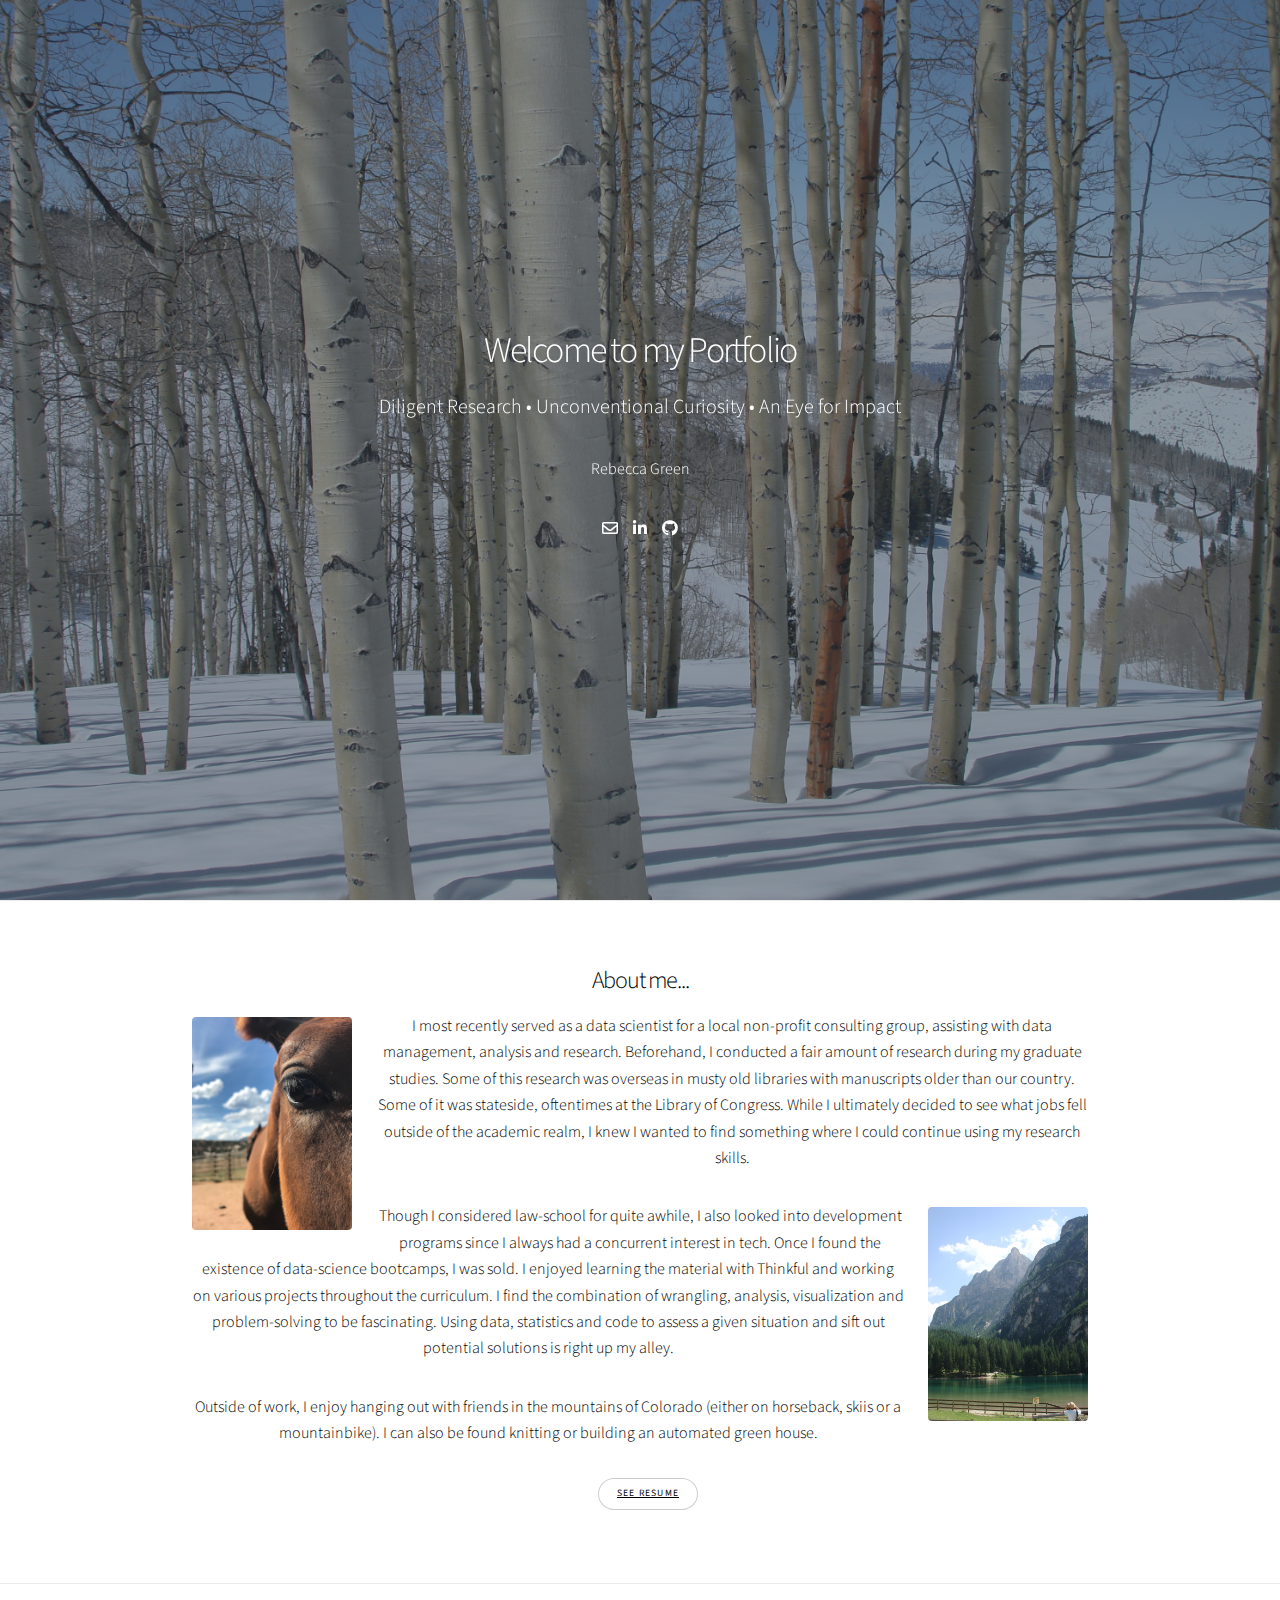
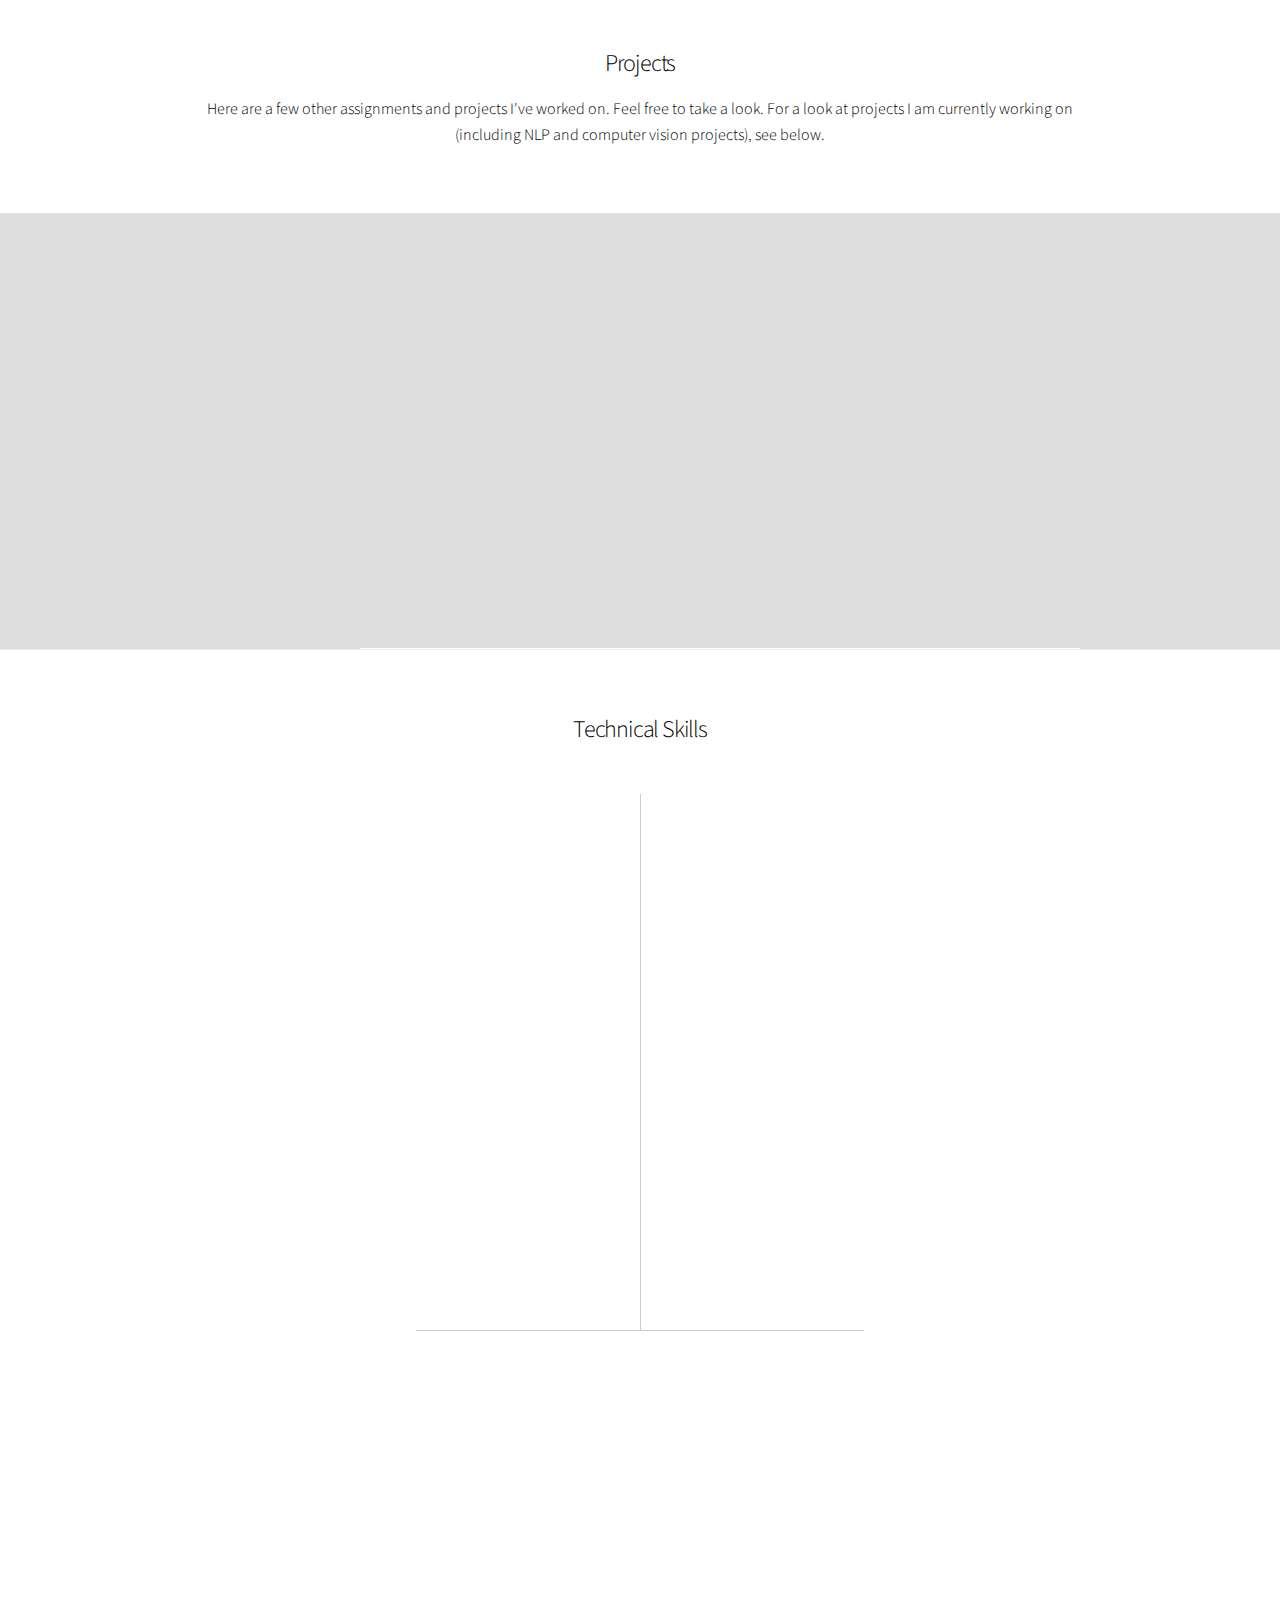
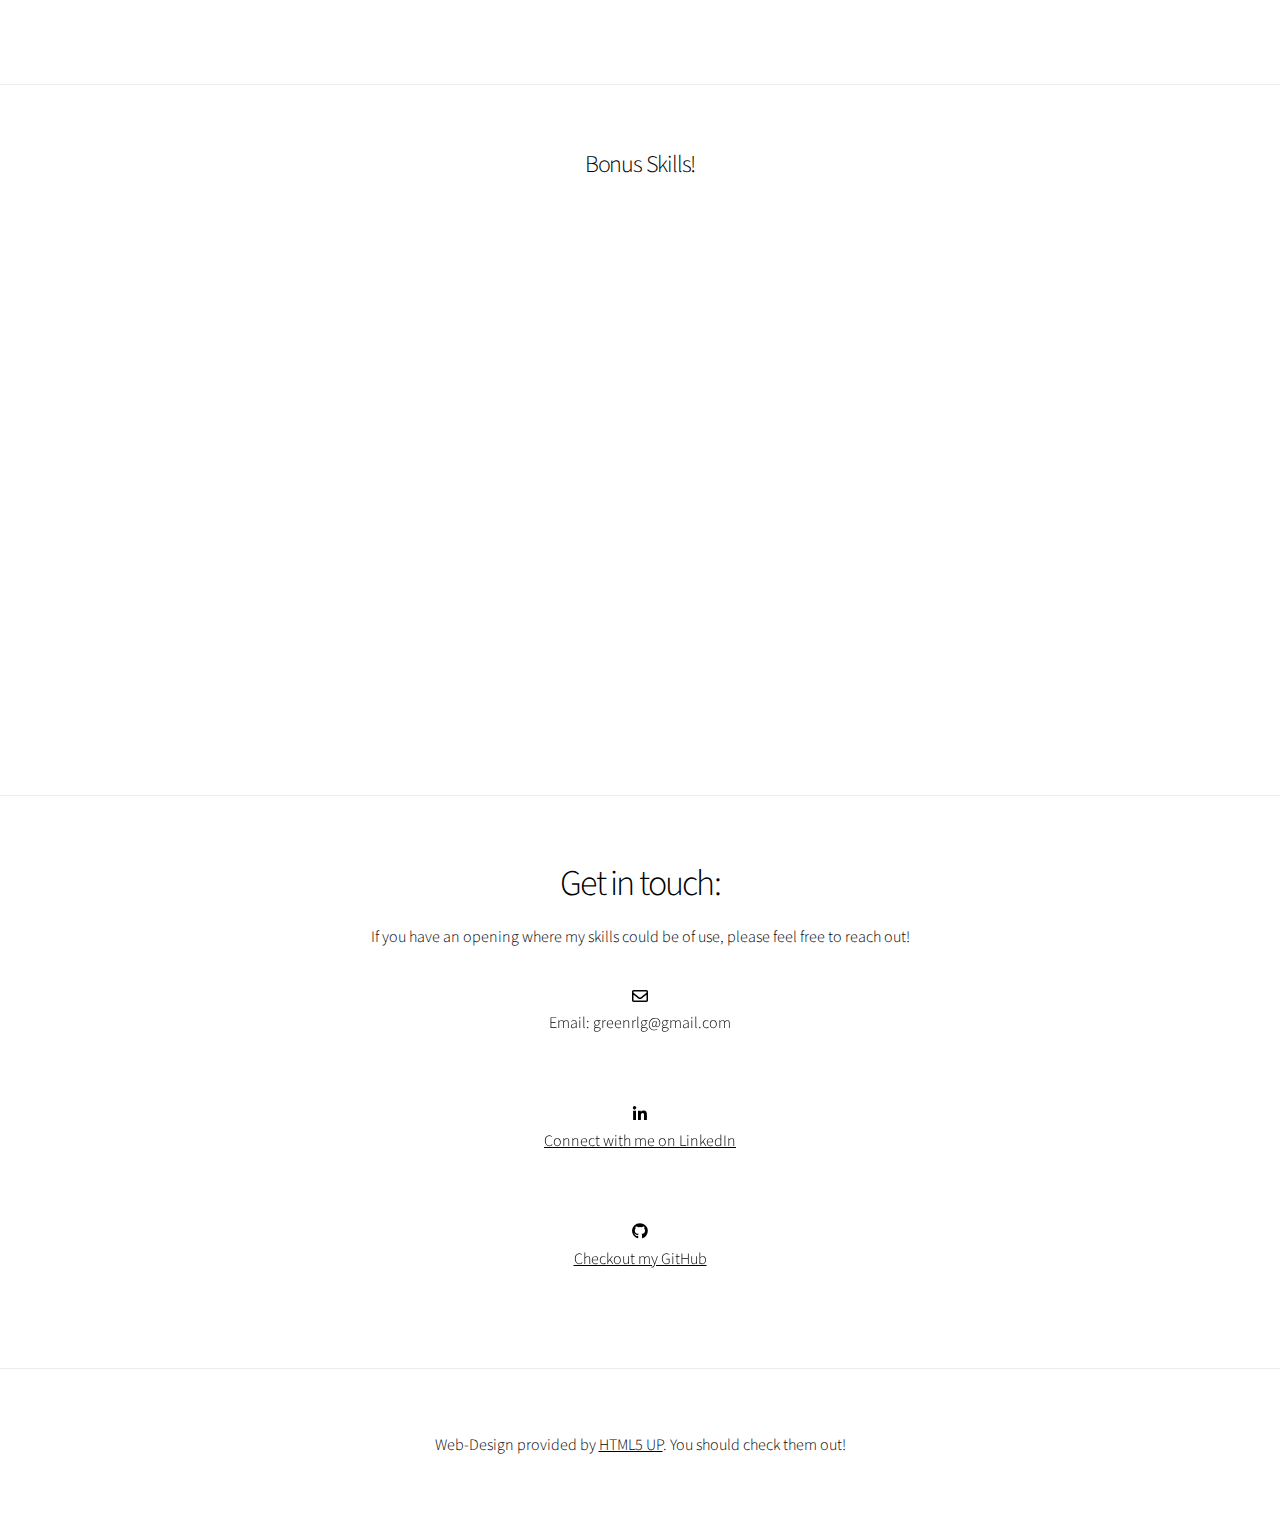
==== index.html @ c154ff06 "Updating Contact Info" ====
<!DOCTYPE HTML>
<!--
	Story by HTML5 UP
	html5up.net | @ajlkn
	Free for personal and commercial use under the CCA 3.0 license (html5up.net/license)
-->
<html>
	<head>
		<title>Rebecca Green: A Portfolio</title>
		<meta charset="utf-8" />
		<meta name="viewport" content="width=device-width, initial-scale=1, user-scalable=no" />
		<link rel="stylesheet" href="assets/css/main.css" />
		<noscript><link rel="stylesheet" href="assets/css/noscript.css" /></noscript>
	</head>
	<body class="is-preload">

		<!-- Wrapper -->
			<div id="wrapper" class="divided">

				<!-- One -->
					<section class="banner style5 color1 invert orient-left content-align-center image-position-center fullscreen onload-image-fade-in onload-content-fade-right">
						<div class="content">
							<h2>Welcome to my Portfolio</h2>
							<p class="major">Diligent Research • Unconventional Curiosity • An Eye for Impact</p>
							<p>Rebecca   Green</p>
							<ul class="icons content-align-center">
								<li><a class="icon style1 fa-envelope align-left"></a>
								</li>
								<li class="icon brands fa-linkedin-in align-center"><a href="https://www.linkedin.com/in/rgreen2/"></a>
								</li>
								<li class="icon brands fa-github align-right"><a href="https://github.com/Begecky"></a>
								</li>
						 </ul>

						</div>
						<div class="image">
							<img src="images/Aspens.jpg" alt="" />
						</div>
					</section>

				<!-- First-->
					<section id="first" class="wrapper style1 align-center">
						<div class="inner">
							<div class="content" >
							<h3> About me... </h3>
								<p><span class="image left"><img src="images/Woodrow.jpg"></span>I most recently served as a data scientist for a local non-profit consulting group,
								assisting with data management, analysis and research.  Beforehand,
								I conducted a fair amount of research during my graduate studies.  Some of this research was overseas
								in musty old libraries with manuscripts older than our country. Some of it was stateside, oftentimes
								at the Library of Congress.  While I ultimately decided to see what jobs fell outside of the academic realm,
								I knew I wanted to find something where I could continue using my research skills.
								</p>

								<p><span class="image right"><img src="images/MtnLake.JPG"></span>Though I considered law-school for quite awhile, I also looked into development
								programs since I always had a concurrent interest in tech.  Once I found the existence of data-science
								bootcamps, I was sold.  I enjoyed learning the material with Thinkful and working on various projects
								throughout the curriculum. I find the combination of wrangling, analysis, visualization and problem-solving to be fascinating.
								Using data, statistics and code to assess a given situation
								and sift out potential solutions is right up my alley. </p>

								<p>Outside of work, I enjoy hanging out with friends in the mountains of Colorado (either on horseback, skiis or a mountainbike). I can also be found knitting
								or building an automated green house.</p>
							<ul>
								<span class="button small"><a href="Prototype - LC.pdf">See Resume</a></span>
							</ul>
						</div>
						</div>
					</section>

				<!--  Second-->
					<section class="wrapper style1 align-center">
						<div class="inner">
							<h3>Projects</h3>
							<p> Here are a few other assignments and projects I've worked on. Feel free to take a look.
										For a look at projects I am currently working on (including NLP and computer vision projects), see below.</p>
						</div>

						<!-- Gallery -->
							<div class="gallery style2 medium lightbox onscroll-fade-in">
								<article>
									<a href="images/gallery/fulls/01.jpg" class="image">
										<img src="images/gallery/thumbs/Paris.jpg"/>
									</a>
									<div class="caption">
										<h3>Cyber Terrorism / First Capstone </h3>
										<p> For my first capstone, I researched the characteristics which might be most helpful in predicting cyber-attacks, with thanks to the University of
										Maryland's <a href='https://www.start.umd.edu/gtd'>Global Terrorism Database.</a>
										</p>
										<ul class="actions fixed">
											<li><span class="button small">
												<a href="https://github.com/Begecky/Portfolio/blob/master/Unit_3_Capstone.ipynb">See the notebook/code...</a>
												</span>
											</li>
										</ul>
										<ul class="actions fixed">
											<li><span class="button small">
												<a href="https://showcase.dropbox.com/doc/Unit-3-Capstone-PowerPoint--AqOPg2E90HLVCsCBo2aEFWf8AQ-7Cofd3Wt8Wsn2KT4bEg9K">See the PowerPoint...</a>
												</span>
											</li>
										</ul>
									</div>
								</article>
								<article>
									<a href="images/gallery/fulls/02.jpg" class="image">
										<img src="images/gallery/thumbs/Hut.JPG" alt="" />
									</a>
									<div class="caption">
										<h3>Boston Marathon Data</h3>
										<p>In this exercise, we applied some clustering techniques to Boston Marathon data.
										   I also worked on some visualizations.</p>
										<ul class="actions fixed">
											<li><span class="button small">
												<a href="https://github.com/Begecky/Portfolio/blob/master/Unit_4_BostonMarathon.ipynb">See the notebook/code...</a>
												</span>
											</li>
										</ul>
									</div>
								</article>
								<article>
									<a href="images/gallery/fulls/03.jpg" class="image">
										<img src="images/gallery/thumbs/Lake.jpg" alt="" />
									</a>
									<div class="caption">
										<h3>Clustering Analysis</h3>
										<p>This notebook was a drill on running some more clustering models - with a fun data-set.</p>
										<ul class="actions fixed">
											<li><span class="button small">
												<a href="https://github.com/Begecky/Portfolio/blob/master/Unit_4_ThreeClusteringMethods.ipynb">See the notebook/code...</a>
												</span>
											</li>
										</ul>
									</div>
								</article>
								<article>
									<a href="images/gallery/fulls/04.jpg" class="image">
										<img src="images/gallery/thumbs/Verona2.JPG" alt="" />
									</a>
									<div class="caption">
										<h3>Scraping Search Results from Medium</h3>
										<p>In preparation for some NLP projects, I did some scraping to see what text I could get from a search result on Medium.</p>
										<ul class="actions fixed">
											<li><span class="button small">
												<a href="https://github.com/Begecky/Portfolio/blob/master/Medium_Scraping_Final.ipynb">See the notebook/code...</a>
												</span>
											</li>
										</ul>
									</div>
								</article>
								<article>
									<a href="images/gallery/fulls/05.jpg" class="image">
										<img src="images/gallery/thumbs/Manus2a.png" alt="" />
									</a>
									<div class="caption">
										<h3>But is it really </i> dead? </h3>
										<p>If Latin grammatical descendants are still used in congressional impeachment hearings, I would argue no. Current projects include NLP with medieval Latin as well as computer vision in ancient contexts.I will post my NLP project as soon as possible.
											Computer vision examples available upon request.</p>
											<p><sub>Image provided by The J. Paul Getty Museum's
											<a href='http://www.getty.edu/about/whatwedo/opencontent.html'>Open Content Program.</a>
											See the original manuscript<a href='http://www.getty.edu/art/collection/artists/973/fiore-furlan-dei-liberi-da-premariacco-italian-about-13401350-before-1450/>'> here.</a></sub>
											</p>
									</div>
								</article>
							</div>

					</section>

				<!-- Six -->
					<section class="wrapper style1 align-center">
						<div class="inner">
							<h3>Technical Skills</h3>
							<div class="items style1 big onscroll-fade-in">
								<section>
									<h4><b>Languages/Libraries:</b></h4>
										<ul class="alt">
											<li>• Python (intermediate)</li>
											<li>• Selenium (intermediate)</li>
											<li>• Pandas & Numpy (intermediate)</li>
											<li>• SKLearn (approaching intermediate)</li>
											<li>• BeautifulSoup & XMLTree (intermediate)</li>
											<li>• Matplotlib & Seaborn (intermediate)</li>
											<li>• Enough HTML and CSS to whip this portfolio into shape</li>
										</ul>
								</section>
								<section>
									<h4><b>Machine-Learning Experience (Beginning Level):</b></h4>
										<ul class="alt">
											<li>• API requests and integrations (intermediate)</li>
											<li>• Running models on Google Cloud/Compute Engine (approaching intermediate)</li>
											<li>• GitHub and Google Repositories (intermediate)</li>
											<li>• Image annotation with OpenCV/CVAT via Docker (walking out the intermediate door)</li>
											<li>• Scraping with Selenium and BeautifulSoup (straddling the space between intermediate and mild-expert)</li>
											<li>• Excel: Intermediate / frequent in-house reference for co-workers.</li>
										</ul>
								</section>
								<section>
									<h4><b>Basic DevOps and Data-Wrangling:</b></h4>
										<ul class="alt">
											<li>• Supervised & Unsupervised Learning Methods</li>
											<li>• Neural Networks for Computer Vision</li>
											<li>• Natural Language Processing</li>
										</ul>
								</section>
							</div>
						</div>
					</section>

					<section class="wrapper style1 align-center">
						<div class="inner">
							<h3>Bonus Skills!</h3>
							<div class="items style1 onscroll-fade-in big">
								<section>
										<ul class="alt">
											<li>• Professional proficiency in Italian. Native fluency pending.</li>
											<li>• Team player.</li>
											<li>• Tons of initiative.</li>
											<li>• Good sense of humor.</li>
											<li>• Familiarity with multiple languages: dead, half-dead and modern.</li>
											<li>• Three years of experience teaching undergraduate language courses.</li>
											<li>• Highly-adaptable and observant. </li>
										</ul>
								</section>
							</div>
						</div>
					</section>


				<!-- Seven -->
					<section class="wrapper style1 align-center">
						<div class="inner medium">
							<h2>Get in touch:</h2>
							<p>If you have an opening where my skills could be of use, please feel free to reach out!</p>
							<ul class="icons"  >
								<li><a class="icon style1 fa-envelope">
									<p>Email: greenrlg@gmail.com</p></a>
								</li>
							</ul>
							<ul class="icons">
								<li class="icon brands fa-linkedin-in"><a href="https://www.linkedin.com/in/rgreen2/">
									<p>Connect with me on LinkedIn</p></a>
								</li>
							</ul>
							<ul class="icons">
								<li class="icon brands fa-github"><a href="https://github.com/Begecky">
									<p>Checkout my GitHub</p></a>
								</li>
							</ul>

						</div>
					</section>

				<!-- Footer -->
					<footer class="wrapper style1 align-center">
						<div class="inner">
							<p>Web-Design provided by <a href="http://html5up.net">HTML5 UP</a>. You should check them out!</p>
						</div>
					</footer>

			</div>

		<!-- Scripts -->
			<script src="assets/js/jquery.min.js"></script>
			<script src="assets/js/jquery.scrollex.min.js"></script>
			<script src="assets/js/jquery.scrolly.min.js"></script>
			<script src="assets/js/browser.min.js"></script>
			<script src="assets/js/breakpoints.min.js"></script>
			<script src="assets/js/util.js"></script>
			<script src="assets/js/main.js"></script>

	</body>
</html>
---- assets/css/main.css ----
@import url(fontawesome-all.min.css);
@import url("https://fonts.googleapis.com/css?family=Source+Sans+Pro:300,300i,400,400i");

/*
	Story by HTML5 UP
	html5up.net | @ajlkn
	Free for personal and commercial use under the CCA 3.0 license (html5up.net/license)
*/

html, body, div, span, applet, object,
iframe, h1, h2, h3, h4, h5, h6, p, blockquote,
pre, a, abbr, acronym, address, big, cite,
code, del, dfn, em, img, ins, kbd, q, s, samp,
small, strike, strong, sub, sup, tt, var, b,
u, i, center, dl, dt, dd, ol, ul, li, fieldset,
form, label, legend, table, caption, tbody,
tfoot, thead, tr, th, td, article, aside,
canvas, details, embed, figure, figcaption,
footer, header, hgroup, menu, nav, output, ruby,
section, summary, time, mark, audio, video {
	margin: 0;
	padding: 0;
	border: 0;
	font-size: 100%;
	font: inherit;
	vertical-align: baseline;}

article, aside, details, figcaption, figure,
footer, header, hgroup, menu, nav, section {
	display: block;}

body {
	line-height: 1;
}

ol, ul {
	list-style: none;
}

blockquote, q {
	quotes: none;
}

	blockquote:before, blockquote:after, q:before, q:after {
		content: '';
		content: none;
	}

table {
	border-collapse: collapse;
	border-spacing: 0;
}

body {
	-webkit-text-size-adjust: none;
}

mark {
	background-color: transparent;
	color: inherit;
}

input::-moz-focus-inner {
	border: 0;
	padding: 0;
}

input, select, textarea {
	-moz-appearance: none;
	-webkit-appearance: none;
	-ms-appearance: none;
	appearance: none;
}

/* Basic */

	@-ms-viewport {
		width: device-width;
	}

	body {
		-ms-overflow-style: scrollbar;
	}

	@media screen and (max-width: 480px) {

		html, body {
			min-width: 320px;
		}

	}

	html {
		box-sizing: border-box;
	}

	*, *:before, *:after {
		box-sizing: inherit;
	}

	body {
		background: #ffffff;
	}

		body.is-preload *, body.is-preload *:before, body.is-preload *:after {
			-moz-animation: none !important;
			-webkit-animation: none !important;
			-ms-animation: none !important;
			animation: none !important;
			-moz-transition: none !important;
			-webkit-transition: none !important;
			-ms-transition: none !important;
			transition: none !important;
		}

/* Type */

	html {
		font-size: 18pt;
	}

		@media screen and (max-width: 1680px) {

			html {
				font-size: 14pt;
			}

		}

		@media screen and (max-width: 1280px) {

			html {
				font-size: 12pt;
			}

		}

		@media screen and (max-width: 736px) {

			html {
				font-size: 11pt;
			}

		}

		@media screen and (max-width: 360px) {

			html {
				font-size: 10pt;
			}

		}

	body {
		background-color: #ffffff;
		color: #000000;
	}

	body, input, select, textarea {
		font-family: "Source Sans Pro", Helvetica, sans-serif;
		font-size: 1rem;
		font-weight: 300;
		line-height: 1.65;
	}

	a {
		-moz-transition: color 0.2s ease-in-out;
		-webkit-transition: color 0.2s ease-in-out;
		-ms-transition: color 0.2s ease-in-out;
		transition: color 0.2s ease-in-out;
		text-decoration: underline;
	}

		a:hover {
			text-decoration: none;
		}

	strong, b {
		font-weight: 400;
	}

	em, i {
		font-style: italic;
	}

	p {
		margin: 0 0 2rem 0;
	}

		p.major {
			font-size: 1.25rem;
		}

	h1, h2, h3, h4, h5, h6 {
		font-weight: 300;
		line-height: 1.375;
		letter-spacing: -0.05em;
		margin: 0 0 1rem 0;
	}

		h1 a, h2 a, h3 a, h4 a, h5 a, h6 a {
			color: inherit;
			text-decoration: none;
		}

	h1 {
		font-size: 3.5rem;
		line-height: 1.2;
	}

	h2 {
		font-size: 2.25rem;
	}

	h3 {
		font-size: 1.5rem;
	}

	h4 {
		font-size: 1.1rem;
	}

	h5 {
		font-size: 0.9rem;
	}

	h6 {
		font-size: 0.7rem;
	}

	sub {
		font-size: 0.8rem;
		position: relative;
		top: 0.5rem;
	}

	sup {
		font-size: 0.8rem;
		position: relative;
		top: -0.5rem;
	}

	blockquote {
		border-left: solid 4px;
		font-style: italic;
		margin: 0 0 2rem 0;
		padding: 0.5rem 0 0.5rem 2rem;
	}

	code {
		border-radius: 4px;
		font-family: "Courier New", monospace;
		font-size: 0.9em;
		margin: 0 0.25rem;
		padding: 0.25rem 0.325rem;
	}

	pre {
		-webkit-overflow-scrolling: touch;
		font-family: "Courier New", monospace;
		font-size: 0.9em;
		margin: 0 0 2rem 0;
	}

		pre code {
			display: block;
			line-height: 1.5;
			padding: 0.75rem 1rem;
			overflow-x: auto;
		}

	hr {
		border: 0;
		border-bottom: solid 1px;
		margin: 2.5rem 0;
	}

		hr.major {
			margin: 3.5rem 0;
		}

	.align-left {
		text-align: left;
	}

	.align-center {
		text-align: center;
	}

	.align-right {
		text-align: right;
	}

	@media screen and (max-width: 736px) {

		p.major {
			font-size: 1.1rem;
		}

		h1 {
			font-size: 2.5rem;
		}

		h2 {
			font-size: 2rem;
		}

		h3 {
			font-size: 1.25rem;
		}

		h4 {
			font-size: 1rem;
		}

	}

	input, select, textarea {
		color: #000000;
	}

	a {
		color: #000000;
	}

		a:hover {
			color: #47D3E5;
		}

	strong, b {
		color: #000000;
	}

	h1, h2, h3, h4, h5, h6 {
		color: #000000;
	}

	blockquote {
		border-left-color: rgba(0, 0, 0, 0.2);
	}

	code {
		background: rgba(0, 0, 0, 0.05);
		border-color: rgba(0, 0, 0, 0.2);
	}

	hr {
		border-bottom-color: rgba(0, 0, 0, 0.2);
	}

/* Row */

	.row {
		display: flex;
		flex-wrap: wrap;
		box-sizing: border-box;
		align-items: stretch;
	}

		.row > * {
			box-sizing: border-box;
		}

		.row.gtr-uniform > * > :last-child {
			margin-bottom: 0;
		}

		.row.aln-left {
			justify-content: flex-start;
		}

		.row.aln-center {
			justify-content: center;
		}

		.row.aln-right {
			justify-content: flex-end;
		}

		.row.aln-top {
			align-items: flex-start;
		}

		.row.aln-middle {
			align-items: center;
		}

		.row.aln-bottom {
			align-items: flex-end;
		}

		.row > .imp {
			order: -1;
		}

		.row > .col-1 {
			width: 8.33333%;
		}

		.row > .off-1 {
			margin-left: 8.33333%;
		}

		.row > .col-2 {
			width: 16.66667%;
		}

		.row > .off-2 {
			margin-left: 16.66667%;
		}

		.row > .col-3 {
			width: 25%;
		}

		.row > .off-3 {
			margin-left: 25%;
		}

		.row > .col-4 {
			width: 33.33333%;
		}

		.row > .off-4 {
			margin-left: 33.33333%;
		}

		.row > .col-5 {
			width: 41.66667%;
		}

		.row > .off-5 {
			margin-left: 41.66667%;
		}

		.row > .col-6 {
			width: 50%;
		}

		.row > .off-6 {
			margin-left: 50%;
		}

		.row > .col-7 {
			width: 58.33333%;
		}

		.row > .off-7 {
			margin-left: 58.33333%;
		}

		.row > .col-8 {
			width: 66.66667%;
		}

		.row > .off-8 {
			margin-left: 66.66667%;
		}

		.row > .col-9 {
			width: 75%;
		}

		.row > .off-9 {
			margin-left: 75%;
		}

		.row > .col-10 {
			width: 83.33333%;
		}

		.row > .off-10 {
			margin-left: 83.33333%;
		}

		.row > .col-11 {
			width: 91.66667%;
		}

		.row > .off-11 {
			margin-left: 91.66667%;
		}

		.row > .col-12 {
			width: 100%;
		}

		.row > .off-12 {
			margin-left: 100%;
		}

		.row.gtr-0 {
			margin-top: 0;
			margin-left: 0rem;
		}

			.row.gtr-0 > * {
				padding: 0 0 0 0rem;
			}

			.row.gtr-0.gtr-uniform {
				margin-top: 0rem;
			}

				.row.gtr-0.gtr-uniform > * {
					padding-top: 0rem;
				}

		.row.gtr-25 {
			margin-top: 0;
			margin-left: -0.5rem;
		}

			.row.gtr-25 > * {
				padding: 0 0 0 0.5rem;
			}

			.row.gtr-25.gtr-uniform {
				margin-top: -0.5rem;
			}

				.row.gtr-25.gtr-uniform > * {
					padding-top: 0.5rem;
				}

		.row.gtr-50 {
			margin-top: 0;
			margin-left: -1rem;
		}

			.row.gtr-50 > * {
				padding: 0 0 0 1rem;
			}

			.row.gtr-50.gtr-uniform {
				margin-top: -1rem;
			}

				.row.gtr-50.gtr-uniform > * {
					padding-top: 1rem;
				}

		.row {
			margin-top: 0;
			margin-left: -2rem;
		}

			.row > * {
				padding: 0 0 0 2rem;
			}

			.row.gtr-uniform {
				margin-top: -2rem;
			}

				.row.gtr-uniform > * {
					padding-top: 2rem;
				}

		.row.gtr-150 {
			margin-top: 0;
			margin-left: -3rem;
		}

			.row.gtr-150 > * {
				padding: 0 0 0 3rem;
			}

			.row.gtr-150.gtr-uniform {
				margin-top: -3rem;
			}

				.row.gtr-150.gtr-uniform > * {
					padding-top: 3rem;
				}

		.row.gtr-200 {
			margin-top: 0;
			margin-left: -4rem;
		}

			.row.gtr-200 > * {
				padding: 0 0 0 4rem;
			}

			.row.gtr-200.gtr-uniform {
				margin-top: -4rem;
			}

				.row.gtr-200.gtr-uniform > * {
					padding-top: 4rem;
				}

		@media screen and (max-width: 1680px) {

			.row {
				display: flex;
				flex-wrap: wrap;
				box-sizing: border-box;
				align-items: stretch;
			}

				.row > * {
					box-sizing: border-box;
				}

				.row.gtr-uniform > * > :last-child {
					margin-bottom: 0;
				}

				.row.aln-left {
					justify-content: flex-start;
				}

				.row.aln-center {
					justify-content: center;
				}

				.row.aln-right {
					justify-content: flex-end;
				}

				.row.aln-top {
					align-items: flex-start;
				}

				.row.aln-middle {
					align-items: center;
				}

				.row.aln-bottom {
					align-items: flex-end;
				}

				.row > .imp-xlarge {
					order: -1;
				}

				.row > .col-1-xlarge {
					width: 8.33333%;
				}

				.row > .off-1-xlarge {
					margin-left: 8.33333%;
				}

				.row > .col-2-xlarge {
					width: 16.66667%;
				}

				.row > .off-2-xlarge {
					margin-left: 16.66667%;
				}

				.row > .col-3-xlarge {
					width: 25%;
				}

				.row > .off-3-xlarge {
					margin-left: 25%;
				}

				.row > .col-4-xlarge {
					width: 33.33333%;
				}

				.row > .off-4-xlarge {
					margin-left: 33.33333%;
				}

				.row > .col-5-xlarge {
					width: 41.66667%;
				}

				.row > .off-5-xlarge {
					margin-left: 41.66667%;
				}

				.row > .col-6-xlarge {
					width: 50%;
				}

				.row > .off-6-xlarge {
					margin-left: 50%;
				}

				.row > .col-7-xlarge {
					width: 58.33333%;
				}

				.row > .off-7-xlarge {
					margin-left: 58.33333%;
				}

				.row > .col-8-xlarge {
					width: 66.66667%;
				}

				.row > .off-8-xlarge {
					margin-left: 66.66667%;
				}

				.row > .col-9-xlarge {
					width: 75%;
				}

				.row > .off-9-xlarge {
					margin-left: 75%;
				}

				.row > .col-10-xlarge {
					width: 83.33333%;
				}

				.row > .off-10-xlarge {
					margin-left: 83.33333%;
				}

				.row > .col-11-xlarge {
					width: 91.66667%;
				}

				.row > .off-11-xlarge {
					margin-left: 91.66667%;
				}

				.row > .col-12-xlarge {
					width: 100%;
				}

				.row > .off-12-xlarge {
					margin-left: 100%;
				}

				.row.gtr-0 {
					margin-top: 0;
					margin-left: 0rem;
				}

					.row.gtr-0 > * {
						padding: 0 0 0 0rem;
					}

					.row.gtr-0.gtr-uniform {
						margin-top: 0rem;
					}

						.row.gtr-0.gtr-uniform > * {
							padding-top: 0rem;
						}

				.row.gtr-25 {
					margin-top: 0;
					margin-left: -0.5rem;
				}

					.row.gtr-25 > * {
						padding: 0 0 0 0.5rem;
					}

					.row.gtr-25.gtr-uniform {
						margin-top: -0.5rem;
					}

						.row.gtr-25.gtr-uniform > * {
							padding-top: 0.5rem;
						}

				.row.gtr-50 {
					margin-top: 0;
					margin-left: -1rem;
				}

					.row.gtr-50 > * {
						padding: 0 0 0 1rem;
					}

					.row.gtr-50.gtr-uniform {
						margin-top: -1rem;
					}

						.row.gtr-50.gtr-uniform > * {
							padding-top: 1rem;
						}

				.row {
					margin-top: 0;
					margin-left: -2rem;
				}

					.row > * {
						padding: 0 0 0 2rem;
					}

					.row.gtr-uniform {
						margin-top: -2rem;
					}

						.row.gtr-uniform > * {
							padding-top: 2rem;
						}

				.row.gtr-150 {
					margin-top: 0;
					margin-left: -3rem;
				}

					.row.gtr-150 > * {
						padding: 0 0 0 3rem;
					}

					.row.gtr-150.gtr-uniform {
						margin-top: -3rem;
					}

						.row.gtr-150.gtr-uniform > * {
							padding-top: 3rem;
						}

				.row.gtr-200 {
					margin-top: 0;
					margin-left: -4rem;
				}

					.row.gtr-200 > * {
						padding: 0 0 0 4rem;
					}

					.row.gtr-200.gtr-uniform {
						margin-top: -4rem;
					}

						.row.gtr-200.gtr-uniform > * {
							padding-top: 4rem;
						}

		}

		@media screen and (max-width: 1280px) {

			.row {
				display: flex;
				flex-wrap: wrap;
				box-sizing: border-box;
				align-items: stretch;
			}

				.row > * {
					box-sizing: border-box;
				}

				.row.gtr-uniform > * > :last-child {
					margin-bottom: 0;
				}

				.row.aln-left {
					justify-content: flex-start;
				}

				.row.aln-center {
					justify-content: center;
				}

				.row.aln-right {
					justify-content: flex-end;
				}

				.row.aln-top {
					align-items: flex-start;
				}

				.row.aln-middle {
					align-items: center;
				}

				.row.aln-bottom {
					align-items: flex-end;
				}

				.row > .imp-large {
					order: -1;
				}

				.row > .col-1-large {
					width: 8.33333%;
				}

				.row > .off-1-large {
					margin-left: 8.33333%;
				}

				.row > .col-2-large {
					width: 16.66667%;
				}

				.row > .off-2-large {
					margin-left: 16.66667%;
				}

				.row > .col-3-large {
					width: 25%;
				}

				.row > .off-3-large {
					margin-left: 25%;
				}

				.row > .col-4-large {
					width: 33.33333%;
				}

				.row > .off-4-large {
					margin-left: 33.33333%;
				}

				.row > .col-5-large {
					width: 41.66667%;
				}

				.row > .off-5-large {
					margin-left: 41.66667%;
				}

				.row > .col-6-large {
					width: 50%;
				}

				.row > .off-6-large {
					margin-left: 50%;
				}

				.row > .col-7-large {
					width: 58.33333%;
				}

				.row > .off-7-large {
					margin-left: 58.33333%;
				}

				.row > .col-8-large {
					width: 66.66667%;
				}

				.row > .off-8-large {
					margin-left: 66.66667%;
				}

				.row > .col-9-large {
					width: 75%;
				}

				.row > .off-9-large {
					margin-left: 75%;
				}

				.row > .col-10-large {
					width: 83.33333%;
				}

				.row > .off-10-large {
					margin-left: 83.33333%;
				}

				.row > .col-11-large {
					width: 91.66667%;
				}

				.row > .off-11-large {
					margin-left: 91.66667%;
				}

				.row > .col-12-large {
					width: 100%;
				}

				.row > .off-12-large {
					margin-left: 100%;
				}

				.row.gtr-0 {
					margin-top: 0;
					margin-left: 0rem;
				}

					.row.gtr-0 > * {
						padding: 0 0 0 0rem;
					}

					.row.gtr-0.gtr-uniform {
						margin-top: 0rem;
					}

						.row.gtr-0.gtr-uniform > * {
							padding-top: 0rem;
						}

				.row.gtr-25 {
					margin-top: 0;
					margin-left: -0.5rem;
				}

					.row.gtr-25 > * {
						padding: 0 0 0 0.5rem;
					}

					.row.gtr-25.gtr-uniform {
						margin-top: -0.5rem;
					}

						.row.gtr-25.gtr-uniform > * {
							padding-top: 0.5rem;
						}

				.row.gtr-50 {
					margin-top: 0;
					margin-left: -1rem;
				}

					.row.gtr-50 > * {
						padding: 0 0 0 1rem;
					}

					.row.gtr-50.gtr-uniform {
						margin-top: -1rem;
					}

						.row.gtr-50.gtr-uniform > * {
							padding-top: 1rem;
						}

				.row {
					margin-top: 0;
					margin-left: -2rem;
				}

					.row > * {
						padding: 0 0 0 2rem;
					}

					.row.gtr-uniform {
						margin-top: -2rem;
					}

						.row.gtr-uniform > * {
							padding-top: 2rem;
						}

				.row.gtr-150 {
					margin-top: 0;
					margin-left: -3rem;
				}

					.row.gtr-150 > * {
						padding: 0 0 0 3rem;
					}

					.row.gtr-150.gtr-uniform {
						margin-top: -3rem;
					}

						.row.gtr-150.gtr-uniform > * {
							padding-top: 3rem;
						}

				.row.gtr-200 {
					margin-top: 0;
					margin-left: -4rem;
				}

					.row.gtr-200 > * {
						padding: 0 0 0 4rem;
					}

					.row.gtr-200.gtr-uniform {
						margin-top: -4rem;
					}

						.row.gtr-200.gtr-uniform > * {
							padding-top: 4rem;
						}

		}

		@media screen and (max-width: 980px) {

			.row {
				display: flex;
				flex-wrap: wrap;
				box-sizing: border-box;
				align-items: stretch;
			}

				.row > * {
					box-sizing: border-box;
				}

				.row.gtr-uniform > * > :last-child {
					margin-bottom: 0;
				}

				.row.aln-left {
					justify-content: flex-start;
				}

				.row.aln-center {
					justify-content: center;
				}

				.row.aln-right {
					justify-content: flex-end;
				}

				.row.aln-top {
					align-items: flex-start;
				}

				.row.aln-middle {
					align-items: center;
				}

				.row.aln-bottom {
					align-items: flex-end;
				}

				.row > .imp-medium {
					order: -1;
				}

				.row > .col-1-medium {
					width: 8.33333%;
				}

				.row > .off-1-medium {
					margin-left: 8.33333%;
				}

				.row > .col-2-medium {
					width: 16.66667%;
				}

				.row > .off-2-medium {
					margin-left: 16.66667%;
				}

				.row > .col-3-medium {
					width: 25%;
				}

				.row > .off-3-medium {
					margin-left: 25%;
				}

				.row > .col-4-medium {
					width: 33.33333%;
				}

				.row > .off-4-medium {
					margin-left: 33.33333%;
				}

				.row > .col-5-medium {
					width: 41.66667%;
				}

				.row > .off-5-medium {
					margin-left: 41.66667%;
				}

				.row > .col-6-medium {
					width: 50%;
				}

				.row > .off-6-medium {
					margin-left: 50%;
				}

				.row > .col-7-medium {
					width: 58.33333%;
				}

				.row > .off-7-medium {
					margin-left: 58.33333%;
				}

				.row > .col-8-medium {
					width: 66.66667%;
				}

				.row > .off-8-medium {
					margin-left: 66.66667%;
				}

				.row > .col-9-medium {
					width: 75%;
				}

				.row > .off-9-medium {
					margin-left: 75%;
				}

				.row > .col-10-medium {
					width: 83.33333%;
				}

				.row > .off-10-medium {
					margin-left: 83.33333%;
				}

				.row > .col-11-medium {
					width: 91.66667%;
				}

				.row > .off-11-medium {
					margin-left: 91.66667%;
				}

				.row > .col-12-medium {
					width: 100%;
				}

				.row > .off-12-medium {
					margin-left: 100%;
				}

				.row.gtr-0 {
					margin-top: 0;
					margin-left: 0rem;
				}

					.row.gtr-0 > * {
						padding: 0 0 0 0rem;
					}

					.row.gtr-0.gtr-uniform {
						margin-top: 0rem;
					}

						.row.gtr-0.gtr-uniform > * {
							padding-top: 0rem;
						}

				.row.gtr-25 {
					margin-top: 0;
					margin-left: -0.5rem;
				}

					.row.gtr-25 > * {
						padding: 0 0 0 0.5rem;
					}

					.row.gtr-25.gtr-uniform {
						margin-top: -0.5rem;
					}

						.row.gtr-25.gtr-uniform > * {
							padding-top: 0.5rem;
						}

				.row.gtr-50 {
					margin-top: 0;
					margin-left: -1rem;
				}

					.row.gtr-50 > * {
						padding: 0 0 0 1rem;
					}

					.row.gtr-50.gtr-uniform {
						margin-top: -1rem;
					}

						.row.gtr-50.gtr-uniform > * {
							padding-top: 1rem;
						}

				.row {
					margin-top: 0;
					margin-left: -2rem;
				}

					.row > * {
						padding: 0 0 0 2rem;
					}

					.row.gtr-uniform {
						margin-top: -2rem;
					}

						.row.gtr-uniform > * {
							padding-top: 2rem;
						}

				.row.gtr-150 {
					margin-top: 0;
					margin-left: -3rem;
				}

					.row.gtr-150 > * {
						padding: 0 0 0 3rem;
					}

					.row.gtr-150.gtr-uniform {
						margin-top: -3rem;
					}

						.row.gtr-150.gtr-uniform > * {
							padding-top: 3rem;
						}

				.row.gtr-200 {
					margin-top: 0;
					margin-left: -4rem;
				}

					.row.gtr-200 > * {
						padding: 0 0 0 4rem;
					}

					.row.gtr-200.gtr-uniform {
						margin-top: -4rem;
					}

						.row.gtr-200.gtr-uniform > * {
							padding-top: 4rem;
						}

		}

		@media screen and (max-width: 736px) {

			.row {
				display: flex;
				flex-wrap: wrap;
				box-sizing: border-box;
				align-items: stretch;
			}

				.row > * {
					box-sizing: border-box;
				}

				.row.gtr-uniform > * > :last-child {
					margin-bottom: 0;
				}

				.row.aln-left {
					justify-content: flex-start;
				}

				.row.aln-center {
					justify-content: center;
				}

				.row.aln-right {
					justify-content: flex-end;
				}

				.row.aln-top {
					align-items: flex-start;
				}

				.row.aln-middle {
					align-items: center;
				}

				.row.aln-bottom {
					align-items: flex-end;
				}

				.row > .imp-small {
					order: -1;
				}

				.row > .col-1-small {
					width: 8.33333%;
				}

				.row > .off-1-small {
					margin-left: 8.33333%;
				}

				.row > .col-2-small {
					width: 16.66667%;
				}

				.row > .off-2-small {
					margin-left: 16.66667%;
				}

				.row > .col-3-small {
					width: 25%;
				}

				.row > .off-3-small {
					margin-left: 25%;
				}

				.row > .col-4-small {
					width: 33.33333%;
				}

				.row > .off-4-small {
					margin-left: 33.33333%;
				}

				.row > .col-5-small {
					width: 41.66667%;
				}

				.row > .off-5-small {
					margin-left: 41.66667%;
				}

				.row > .col-6-small {
					width: 50%;
				}

				.row > .off-6-small {
					margin-left: 50%;
				}

				.row > .col-7-small {
					width: 58.33333%;
				}

				.row > .off-7-small {
					margin-left: 58.33333%;
				}

				.row > .col-8-small {
					width: 66.66667%;
				}

				.row > .off-8-small {
					margin-left: 66.66667%;
				}

				.row > .col-9-small {
					width: 75%;
				}

				.row > .off-9-small {
					margin-left: 75%;
				}

				.row > .col-10-small {
					width: 83.33333%;
				}

				.row > .off-10-small {
					margin-left: 83.33333%;
				}

				.row > .col-11-small {
					width: 91.66667%;
				}

				.row > .off-11-small {
					margin-left: 91.66667%;
				}

				.row > .col-12-small {
					width: 100%;
				}

				.row > .off-12-small {
					margin-left: 100%;
				}

				.row.gtr-0 {
					margin-top: 0;
					margin-left: 0rem;
				}

					.row.gtr-0 > * {
						padding: 0 0 0 0rem;
					}

					.row.gtr-0.gtr-uniform {
						margin-top: 0rem;
					}

						.row.gtr-0.gtr-uniform > * {
							padding-top: 0rem;
						}

				.row.gtr-25 {
					margin-top: 0;
					margin-left: -0.5rem;
				}

					.row.gtr-25 > * {
						padding: 0 0 0 0.5rem;
					}

					.row.gtr-25.gtr-uniform {
						margin-top: -0.5rem;
					}

						.row.gtr-25.gtr-uniform > * {
							padding-top: 0.5rem;
						}

				.row.gtr-50 {
					margin-top: 0;
					margin-left: -1rem;
				}

					.row.gtr-50 > * {
						padding: 0 0 0 1rem;
					}

					.row.gtr-50.gtr-uniform {
						margin-top: -1rem;
					}

						.row.gtr-50.gtr-uniform > * {
							padding-top: 1rem;
						}

				.row {
					margin-top: 0;
					margin-left: -2rem;
				}

					.row > * {
						padding: 0 0 0 2rem;
					}

					.row.gtr-uniform {
						margin-top: -2rem;
					}

						.row.gtr-uniform > * {
							padding-top: 2rem;
						}

				.row.gtr-150 {
					margin-top: 0;
					margin-left: -3rem;
				}

					.row.gtr-150 > * {
						padding: 0 0 0 3rem;
					}

					.row.gtr-150.gtr-uniform {
						margin-top: -3rem;
					}

						.row.gtr-150.gtr-uniform > * {
							padding-top: 3rem;
						}

				.row.gtr-200 {
					margin-top: 0;
					margin-left: -4rem;
				}

					.row.gtr-200 > * {
						padding: 0 0 0 4rem;
					}

					.row.gtr-200.gtr-uniform {
						margin-top: -4rem;
					}

						.row.gtr-200.gtr-uniform > * {
							padding-top: 4rem;
						}

		}

		@media screen and (max-width: 480px) {

			.row {
				display: flex;
				flex-wrap: wrap;
				box-sizing: border-box;
				align-items: stretch;
			}

				.row > * {
					box-sizing: border-box;
				}

				.row.gtr-uniform > * > :last-child {
					margin-bottom: 0;
				}

				.row.aln-left {
					justify-content: flex-start;
				}

				.row.aln-center {
					justify-content: center;
				}

				.row.aln-right {
					justify-content: flex-end;
				}

				.row.aln-top {
					align-items: flex-start;
				}

				.row.aln-middle {
					align-items: center;
				}

				.row.aln-bottom {
					align-items: flex-end;
				}

				.row > .imp-xsmall {
					order: -1;
				}

				.row > .col-1-xsmall {
					width: 8.33333%;
				}

				.row > .off-1-xsmall {
					margin-left: 8.33333%;
				}

				.row > .col-2-xsmall {
					width: 16.66667%;
				}

				.row > .off-2-xsmall {
					margin-left: 16.66667%;
				}

				.row > .col-3-xsmall {
					width: 25%;
				}

				.row > .off-3-xsmall {
					margin-left: 25%;
				}

				.row > .col-4-xsmall {
					width: 33.33333%;
				}

				.row > .off-4-xsmall {
					margin-left: 33.33333%;
				}

				.row > .col-5-xsmall {
					width: 41.66667%;
				}

				.row > .off-5-xsmall {
					margin-left: 41.66667%;
				}

				.row > .col-6-xsmall {
					width: 50%;
				}

				.row > .off-6-xsmall {
					margin-left: 50%;
				}

				.row > .col-7-xsmall {
					width: 58.33333%;
				}

				.row > .off-7-xsmall {
					margin-left: 58.33333%;
				}

				.row > .col-8-xsmall {
					width: 66.66667%;
				}

				.row > .off-8-xsmall {
					margin-left: 66.66667%;
				}

				.row > .col-9-xsmall {
					width: 75%;
				}

				.row > .off-9-xsmall {
					margin-left: 75%;
				}

				.row > .col-10-xsmall {
					width: 83.33333%;
				}

				.row > .off-10-xsmall {
					margin-left: 83.33333%;
				}

				.row > .col-11-xsmall {
					width: 91.66667%;
				}

				.row > .off-11-xsmall {
					margin-left: 91.66667%;
				}

				.row > .col-12-xsmall {
					width: 100%;
				}

				.row > .off-12-xsmall {
					margin-left: 100%;
				}

				.row.gtr-0 {
					margin-top: 0;
					margin-left: 0rem;
				}

					.row.gtr-0 > * {
						padding: 0 0 0 0rem;
					}

					.row.gtr-0.gtr-uniform {
						margin-top: 0rem;
					}

						.row.gtr-0.gtr-uniform > * {
							padding-top: 0rem;
						}

				.row.gtr-25 {
					margin-top: 0;
					margin-left: -0.5rem;
				}

					.row.gtr-25 > * {
						padding: 0 0 0 0.5rem;
					}

					.row.gtr-25.gtr-uniform {
						margin-top: -0.5rem;
					}

						.row.gtr-25.gtr-uniform > * {
							padding-top: 0.5rem;
						}

				.row.gtr-50 {
					margin-top: 0;
					margin-left: -1rem;
				}

					.row.gtr-50 > * {
						padding: 0 0 0 1rem;
					}

					.row.gtr-50.gtr-uniform {
						margin-top: -1rem;
					}

						.row.gtr-50.gtr-uniform > * {
							padding-top: 1rem;
						}

				.row {
					margin-top: 0;
					margin-left: -2rem;
				}

					.row > * {
						padding: 0 0 0 2rem;
					}

					.row.gtr-uniform {
						margin-top: -2rem;
					}

						.row.gtr-uniform > * {
							padding-top: 2rem;
						}

				.row.gtr-150 {
					margin-top: 0;
					margin-left: -3rem;
				}

					.row.gtr-150 > * {
						padding: 0 0 0 3rem;
					}

					.row.gtr-150.gtr-uniform {
						margin-top: -3rem;
					}

						.row.gtr-150.gtr-uniform > * {
							padding-top: 3rem;
						}

				.row.gtr-200 {
					margin-top: 0;
					margin-left: -4rem;
				}

					.row.gtr-200 > * {
						padding: 0 0 0 4rem;
					}

					.row.gtr-200.gtr-uniform {
						margin-top: -4rem;
					}

						.row.gtr-200.gtr-uniform > * {
							padding-top: 4rem;
						}

		}

		@media screen and (max-width: 360px) {

			.row {
				display: flex;
				flex-wrap: wrap;
				box-sizing: border-box;
				align-items: stretch;
			}

				.row > * {
					box-sizing: border-box;
				}

				.row.gtr-uniform > * > :last-child {
					margin-bottom: 0;
				}

				.row.aln-left {
					justify-content: flex-start;
				}

				.row.aln-center {
					justify-content: center;
				}

				.row.aln-right {
					justify-content: flex-end;
				}

				.row.aln-top {
					align-items: flex-start;
				}

				.row.aln-middle {
					align-items: center;
				}

				.row.aln-bottom {
					align-items: flex-end;
				}

				.row > .imp-xxsmall {
					order: -1;
				}

				.row > .col-1-xxsmall {
					width: 8.33333%;
				}

				.row > .off-1-xxsmall {
					margin-left: 8.33333%;
				}

				.row > .col-2-xxsmall {
					width: 16.66667%;
				}

				.row > .off-2-xxsmall {
					margin-left: 16.66667%;
				}

				.row > .col-3-xxsmall {
					width: 25%;
				}

				.row > .off-3-xxsmall {
					margin-left: 25%;
				}

				.row > .col-4-xxsmall {
					width: 33.33333%;
				}

				.row > .off-4-xxsmall {
					margin-left: 33.33333%;
				}

				.row > .col-5-xxsmall {
					width: 41.66667%;
				}

				.row > .off-5-xxsmall {
					margin-left: 41.66667%;
				}

				.row > .col-6-xxsmall {
					width: 50%;
				}

				.row > .off-6-xxsmall {
					margin-left: 50%;
				}

				.row > .col-7-xxsmall {
					width: 58.33333%;
				}

				.row > .off-7-xxsmall {
					margin-left: 58.33333%;
				}

				.row > .col-8-xxsmall {
					width: 66.66667%;
				}

				.row > .off-8-xxsmall {
					margin-left: 66.66667%;
				}

				.row > .col-9-xxsmall {
					width: 75%;
				}

				.row > .off-9-xxsmall {
					margin-left: 75%;
				}

				.row > .col-10-xxsmall {
					width: 83.33333%;
				}

				.row > .off-10-xxsmall {
					margin-left: 83.33333%;
				}

				.row > .col-11-xxsmall {
					width: 91.66667%;
				}

				.row > .off-11-xxsmall {
					margin-left: 91.66667%;
				}

				.row > .col-12-xxsmall {
					width: 100%;
				}

				.row > .off-12-xxsmall {
					margin-left: 100%;
				}

				.row.gtr-0 {
					margin-top: 0;
					margin-left: 0rem;
				}

					.row.gtr-0 > * {
						padding: 0 0 0 0rem;
					}

					.row.gtr-0.gtr-uniform {
						margin-top: 0rem;
					}

						.row.gtr-0.gtr-uniform > * {
							padding-top: 0rem;
						}

				.row.gtr-25 {
					margin-top: 0;
					margin-left: -0.5rem;
				}

					.row.gtr-25 > * {
						padding: 0 0 0 0.5rem;
					}

					.row.gtr-25.gtr-uniform {
						margin-top: -0.5rem;
					}

						.row.gtr-25.gtr-uniform > * {
							padding-top: 0.5rem;
						}

				.row.gtr-50 {
					margin-top: 0;
					margin-left: -1rem;
				}

					.row.gtr-50 > * {
						padding: 0 0 0 1rem;
					}

					.row.gtr-50.gtr-uniform {
						margin-top: -1rem;
					}

						.row.gtr-50.gtr-uniform > * {
							padding-top: 1rem;
						}

				.row {
					margin-top: 0;
					margin-left: -2rem;
				}

					.row > * {
						padding: 0 0 0 2rem;
					}

					.row.gtr-uniform {
						margin-top: -2rem;
					}

						.row.gtr-uniform > * {
							padding-top: 2rem;
						}

				.row.gtr-150 {
					margin-top: 0;
					margin-left: -3rem;
				}

					.row.gtr-150 > * {
						padding: 0 0 0 3rem;
					}

					.row.gtr-150.gtr-uniform {
						margin-top: -3rem;
					}

						.row.gtr-150.gtr-uniform > * {
							padding-top: 3rem;
						}

				.row.gtr-200 {
					margin-top: 0;
					margin-left: -4rem;
				}

					.row.gtr-200 > * {
						padding: 0 0 0 4rem;
					}

					.row.gtr-200.gtr-uniform {
						margin-top: -4rem;
					}

						.row.gtr-200.gtr-uniform > * {
							padding-top: 4rem;
						}

		}

/* Box */

	.box {
		border-radius: 4px;
		border: solid 1px;
		margin-bottom: 2rem;
		padding: 1.5rem;
	}

		.box > :last-child,
		.box > :last-child > :last-child,
		.box > :last-child > :last-child > :last-child {
			margin-bottom: 0;
		}

		.box.alt {
			border: 0;
			border-radius: 0;
			padding: 0;
		}

	.box {
		border-color: rgba(0, 0, 0, 0.2);
	}

/* Button */

	input[type="submit"],
	input[type="reset"],
	input[type="button"],
	button,
	.button {
		-moz-appearance: none;
		-webkit-appearance: none;
		-ms-appearance: none;
		appearance: none;
		-moz-transition: background-color 0.2s ease-in-out, box-shadow 0.2s ease-in-out, color 0.2s ease-in-out;
		-webkit-transition: background-color 0.2s ease-in-out, box-shadow 0.2s ease-in-out, color 0.2s ease-in-out;
		-ms-transition: background-color 0.2s ease-in-out, box-shadow 0.2s ease-in-out, color 0.2s ease-in-out;
		transition: background-color 0.2s ease-in-out, box-shadow 0.2s ease-in-out, color 0.2s ease-in-out;
		border: 0;
		cursor: pointer;
		display: inline-block;
		font-weight: 400;
		letter-spacing: 0.125em;
		text-align: center;
		text-decoration: none;
		text-transform: uppercase;
		white-space: nowrap;
		font-size: 0.75rem;
		max-width: 20rem;
		height: 3.75em;
		line-height: 3.75em;
		border-radius: 3.75em;
		padding: 0 2.5em;
		text-overflow: ellipsis;
		overflow: hidden;
	}

		input[type="submit"].icon:before,
		input[type="reset"].icon:before,
		input[type="button"].icon:before,
		button.icon:before,
		.button.icon:before {
			margin-right: 0.5rem;
		}

		input[type="submit"].fit,
		input[type="reset"].fit,
		input[type="button"].fit,
		button.fit,
		.button.fit {
			width: 100%;
		}

		input[type="submit"].small,
		input[type="reset"].small,
		input[type="button"].small,
		button.small,
		.button.small {
			font-size: 0.6rem;
			height: 3.325em;
			line-height: 3.325em;
			border-radius: 3.325em;
			padding: 0 2em;
		}

		input[type="submit"].large,
		input[type="reset"].large,
		input[type="button"].large,
		button.large,
		.button.large {
			font-size: 0.8rem;
			height: 4em;
			line-height: 4em;
			border-radius: 4em;
			padding: 0 3em;
		}

		input[type="submit"].wide,
		input[type="reset"].wide,
		input[type="button"].wide,
		button.wide,
		.button.wide {
			min-width: 14em;
		}

		input[type="submit"].disabled, input[type="submit"]:disabled,
		input[type="reset"].disabled,
		input[type="reset"]:disabled,
		input[type="button"].disabled,
		input[type="button"]:disabled,
		button.disabled,
		button:disabled,
		.button.disabled,
		.button:disabled {
			pointer-events: none;
			opacity: 0.25;
		}

	input[type="submit"],
	input[type="reset"],
	input[type="button"],
	button,
	.button {
		background-color: transparent;
		box-shadow: inset 0 0 0 1px rgba(0, 0, 0, 0.2);
		color: #000000 !important;
	}

		input[type="submit"]:hover,
		input[type="reset"]:hover,
		input[type="button"]:hover,
		button:hover,
		.button:hover {
			box-shadow: inset 0 0 0 1px #47D3E5;
			color: #47D3E5 !important;
		}

		input[type="submit"]:active,
		input[type="reset"]:active,
		input[type="button"]:active,
		button:active,
		.button:active {
			background-color: rgba(71, 211, 229, 0.2);
			box-shadow: inset 0 0 0 1px #47D3E5;
			color: #47D3E5 !important;
		}

		input[type="submit"].primary,
		input[type="reset"].primary,
		input[type="button"].primary,
		button.primary,
		.button.primary {
			background-color: #000000;
			box-shadow: none;
			color: #ffffff !important;
		}

			input[type="submit"].primary:hover,
			input[type="reset"].primary:hover,
			input[type="button"].primary:hover,
			button.primary:hover,
			.button.primary:hover {
				background-color: #47D3E5;
			}

			input[type="submit"].primary:active,
			input[type="reset"].primary:active,
			input[type="button"].primary:active,
			button.primary:active,
			.button.primary:active {
				background-color: #1ebdd1;
			}

/* Form */

	form {
		margin: 0 0 2rem 0;
	}

		form > :last-child {
			margin-bottom: 0;
		}

		form > .fields {
			display: -moz-flex;
			display: -webkit-flex;
			display: -ms-flex;
			display: flex;
			-moz-flex-wrap: wrap;
			-webkit-flex-wrap: wrap;
			-ms-flex-wrap: wrap;
			flex-wrap: wrap;
			width: calc(100% + 3rem);
			margin: -1.5rem 0 2rem -1.5rem;
		}

			form > .fields > .field {
				-moz-flex-grow: 0;
				-webkit-flex-grow: 0;
				-ms-flex-grow: 0;
				flex-grow: 0;
				-moz-flex-shrink: 0;
				-webkit-flex-shrink: 0;
				-ms-flex-shrink: 0;
				flex-shrink: 0;
				padding: 1.5rem 0 0 1.5rem;
				width: calc(100% - 1.5rem);
			}

				form > .fields > .field.half {
					width: calc(50% - 0.75rem);
				}

				form > .fields > .field.third {
					width: calc(100%/3 - 0.5rem);
				}

				form > .fields > .field.quarter {
					width: calc(25% - 0.375rem);
				}

		@media screen and (max-width: 480px) {

			form > .fields {
				width: calc(100% + 3rem);
				margin: -1.5rem 0 2rem -1.5rem;
			}

				form > .fields > .field {
					padding: 1.5rem 0 0 1.5rem;
					width: calc(100% - 1.5rem);
				}

					form > .fields > .field.half {
						width: calc(100% - 1.5rem);
					}

					form > .fields > .field.third {
						width: calc(100% - 1.5rem);
					}

					form > .fields > .field.quarter {
						width: calc(100% - 1.5rem);
					}

		}

	label {
		display: block;
		font-size: 0.9rem;
		font-weight: 400;
		margin: 0 0 1rem 0;
	}

	input[type="text"],
	input[type="password"],
	input[type="email"],
	input[type="tel"],
	input[type="search"],
	input[type="url"],
	select,
	textarea {
		-moz-appearance: none;
		-webkit-appearance: none;
		-ms-appearance: none;
		appearance: none;
		background-color: transparent;
		border-radius: 4px;
		border: none;
		border: solid 1px;
		color: inherit;
		display: block;
		outline: 0;
		padding: 0 0.825rem;
		text-decoration: none;
		width: 100%;
	}

		input[type="text"]:invalid,
		input[type="password"]:invalid,
		input[type="email"]:invalid,
		input[type="tel"]:invalid,
		input[type="search"]:invalid,
		input[type="url"]:invalid,
		select:invalid,
		textarea:invalid {
			box-shadow: none;
		}

	select {
		background-size: 1.25rem;
		background-repeat: no-repeat;
		background-position: calc(100% - 1rem) center;
		height: 2.75rem;
		padding-right: 2.75rem;
		text-overflow: ellipsis;
	}

		select:focus::-ms-value {
			background-color: transparent;
		}

		select::-ms-expand {
			display: none;
		}

	input[type="text"],
	input[type="password"],
	input[type="email"],
	input[type="tel"],
	input[type="search"],
	input[type="url"],
	select {
		height: 2.75rem;
	}

	textarea {
		padding: 0.75rem 1rem;
	}

	input[type="checkbox"],
	input[type="radio"] {
		-moz-appearance: none;
		-webkit-appearance: none;
		-ms-appearance: none;
		appearance: none;
		display: block;
		float: left;
		margin-right: -2rem;
		opacity: 0;
		width: 1rem;
		z-index: -1;
	}

		input[type="checkbox"] + label,
		input[type="radio"] + label {
			text-decoration: none;
			-moz-user-select: none;
			-webkit-user-select: none;
			-ms-user-select: none;
			user-select: none;
			cursor: pointer;
			display: inline-block;
			font-size: 1rem;
			font-weight: 300;
			padding-left: 2.4rem;
			padding-right: 0.75rem;
			position: relative;
			margin-bottom: 0;
		}

			input[type="checkbox"] + label:before,
			input[type="radio"] + label:before {
				-moz-osx-font-smoothing: grayscale;
				-webkit-font-smoothing: antialiased;
				display: inline-block;
				font-style: normal;
				font-variant: normal;
				text-rendering: auto;
				line-height: 1;
				text-transform: none !important;
				font-family: 'Font Awesome 5 Free';
				font-weight: 900;
			}

			input[type="checkbox"] + label:before,
			input[type="radio"] + label:before {
				border-radius: 4px;
				border: solid 1px;
				content: '';
				display: inline-block;
				font-size: 0.8rem;
				height: 1.65rem;
				left: 0;
				line-height: 1.65rem;
				position: absolute;
				text-align: center;
				top: 0;
				width: 1.65rem;
			}

		input[type="checkbox"]:checked + label:before,
		input[type="radio"]:checked + label:before {
			content: '\f00c';
		}

	input[type="checkbox"] + label:before {
		border-radius: 4px;
	}

	input[type="radio"] + label:before {
		border-radius: 100%;
	}

	::-webkit-input-placeholder {
		opacity: 1.0;
	}

	:-moz-placeholder {
		opacity: 1.0;
	}

	::-moz-placeholder {
		opacity: 1.0;
	}

	:-ms-input-placeholder {
		opacity: 1.0;
	}

	label {
		color: #000000;
	}

	input[type="text"],
	input[type="password"],
	input[type="email"],
	input[type="tel"],
	input[type="search"],
	input[type="url"],
	select,
	textarea {
		border-color: rgba(0, 0, 0, 0.2);
	}

		input[type="text"]:focus,
		input[type="password"]:focus,
		input[type="email"]:focus,
		input[type="tel"]:focus,
		input[type="search"]:focus,
		input[type="url"]:focus,
		select:focus,
		textarea:focus {
			border-color: #47D3E5;
			box-shadow: 0 0 0 1px #47D3E5;
		}

	select {
		background-image: url("data:image/svg+xml;charset=utf8,%3Csvg xmlns='http://www.w3.org/2000/svg' width='40' height='40' preserveAspectRatio='none' viewBox='0 0 40 40'%3E%3Cpath d='M9.4,12.3l10.4,10.4l10.4-10.4c0.2-0.2,0.5-0.4,0.9-0.4c0.3,0,0.6,0.1,0.9,0.4l3.3,3.3c0.2,0.2,0.4,0.5,0.4,0.9 c0,0.4-0.1,0.6-0.4,0.9L20.7,31.9c-0.2,0.2-0.5,0.4-0.9,0.4c-0.3,0-0.6-0.1-0.9-0.4L4.3,17.3c-0.2-0.2-0.4-0.5-0.4-0.9 c0-0.4,0.1-0.6,0.4-0.9l3.3-3.3c0.2-0.2,0.5-0.4,0.9-0.4S9.1,12.1,9.4,12.3z' fill='rgba(0, 0, 0, 0.2)' /%3E%3C/svg%3E");
	}

		select option {
			color: #000000;
			background: #ffffff;
		}

	input[type="checkbox"] + label,
	input[type="radio"] + label {
		color: #000000;
	}

		input[type="checkbox"] + label:before,
		input[type="radio"] + label:before {
			border-color: rgba(0, 0, 0, 0.2);
		}

	input[type="checkbox"]:checked + label:before,
	input[type="radio"]:checked + label:before {
		background-color: #000000;
		border-color: #000000;
		color: #ffffff;
	}

	input[type="checkbox"]:focus + label:before,
	input[type="radio"]:focus + label:before {
		border-color: #47D3E5;
		box-shadow: 0 0 0 1px #47D3E5;
	}

	::-webkit-input-placeholder {
		color: rgba(0, 0, 0, 0.75) !important;
	}

	:-moz-placeholder {
		color: rgba(0, 0, 0, 0.75) !important;
	}

	::-moz-placeholder {
		color: rgba(0, 0, 0, 0.75) !important;
	}

	:-ms-input-placeholder {
		color: rgba(0, 0, 0, 0.75) !important;
	}

/* Icon */

	.icon {
		text-decoration: none;
		border-bottom: none;
		position: relative;
		text-align: center;
	}

		.icon:before {
			-moz-osx-font-smoothing: grayscale;
			-webkit-font-smoothing: antialiased;
			display: inline-block;
			font-style: normal;
			font-variant: normal;
			text-rendering: auto;
			line-height: 1;
			text-transform: none !important;
			font-family: 'Font Awesome 5 Free';
			font-weight: 400;
		}

		.icon > .label {
			display: none;
		}

		.icon:before {
			line-height: inherit;
		}

		.icon.solid:before {
			font-weight: 900;
		}

		.icon.brands:before {
			font-family: 'Font Awesome 5 Brands';
		}

		.icon.style2:before {
			border-radius: 2.75em;
			display: inline-block;
			height: 2.75em;
			line-height: 2.75em;
			width: 2.75em;
		}

		.icon.major {
			display: block;
			margin: 0 0 1rem 0;
		}

			.icon.major:before {
				font-size: 1.25rem;
			}

	a.icon.style2:before {
		-moz-transition: background-color 0.2s ease-in-out, box-shadow 0.2s ease-in-out, color 0.2s ease-in-out;
		-webkit-transition: background-color 0.2s ease-in-out, box-shadow 0.2s ease-in-out, color 0.2s ease-in-out;
		-ms-transition: background-color 0.2s ease-in-out, box-shadow 0.2s ease-in-out, color 0.2s ease-in-out;
		transition: background-color 0.2s ease-in-out, box-shadow 0.2s ease-in-out, color 0.2s ease-in-out;
	}

	.icon.style2:before {
		box-shadow: inset 0 0 0 1px rgba(0, 0, 0, 0.2);
	}

	a.icon.style2:hover:before {
		box-shadow: inset 0 0 0 1px #47D3E5;
		color: #47D3E5;
	}

	a.icon.style2:active:before {
		background-color: rgba(71, 211, 229, 0.1);
		box-shadow: inset 0 0 0 1px #47D3E5;
		color: #47D3E5;
	}

/* Image */

	.image {
		border: 0;
		border-radius: 4px;
		display: inline-block;
		position: relative;
	}

		.image img {
			display: block;
			border-radius: 4px;
		}

		.image.left, .image.right {
			width: 40%;
			max-width: 10rem;
		}

			.image.left img, .image.right img {
				width: 100%;
			}

		.image.left {
			float: left;
			margin: 0 1.5rem 1rem 0;
			top: 0.25rem;
		}

		.image.right {
			float: right;
			margin: 0 0 1rem 1.5rem;
			top: 0.25rem;
		}

		.image.fit {
			display: block;
			margin: 0 0 2rem 0;
			width: 100%;
		}

			.image.fit img {
				width: 100%;
			}

		.image.main {
			display: block;
			margin: 0 0 3rem 0;
			width: 100%;
		}

			.image.main img {
				width: 100%;
			}

/* List */

	ol {
		list-style: decimal;
		margin: 0 0 2rem 0;
		padding-left: 1.25rem;
	}

		ol li {
			padding-left: 0.25rem;
		}

	ul {
		list-style: disc;
		margin: 0 0 2rem 0;
		padding-left: 1rem;
	}

		ul li {
			padding-left: 0.5rem;
		}

		ul.alt {
			list-style: none;
			padding-left: 0;
		}

			ul.alt li {
				border-top: solid 1px;
				padding: 0.5rem 0;
			}

				ul.alt li:first-child {
					border-top: 0;
					padding-top: 0;
				}

	dl {
		margin: 0 0 2rem 0;
	}

		dl dt {
			display: block;
			font-weight: 400;
			margin: 0 0 1rem 0;
		}

		dl dd {
			margin-left: 2rem;
		}

		dl.style2 dt {
			width: 25%;
			float: left;
		}

		dl.style2 dd {
			width: 70%;
			float: left;
		}

		dl.style2:after {
			content: '';
			display: block;
			clear: both;
		}

	ul.alt li {
		border-top-color: rgba(0, 0, 0, 0.2);
	}

/* Actions */

	ul.actions {
		display: -moz-flex;
		display: -webkit-flex;
		display: -ms-flex;
		display: flex;
		cursor: default;
		list-style: none;
		margin-left: -1rem;
		padding-left: 0;
	}

		ul.actions li {
			padding: 0 0 0 1rem;
			vertical-align: middle;
		}

		ul.actions.special {
			-moz-justify-content: center;
			-webkit-justify-content: center;
			-ms-justify-content: center;
			justify-content: center;
			width: 100%;
			margin-left: 0;
		}

			ul.actions.special li:first-child {
				padding-left: 0;
			}

		ul.actions.stacked {
			-moz-flex-direction: column;
			-webkit-flex-direction: column;
			-ms-flex-direction: column;
			flex-direction: column;
			margin-left: 0;
		}

			ul.actions.stacked li {
				padding: 1.3rem 0 0 0;
			}

				ul.actions.stacked li:first-child {
					padding-top: 0;
				}

		ul.actions.fit {
			width: calc(100% + 1rem);
		}

			ul.actions.fit li {
				-moz-flex-grow: 1;
				-webkit-flex-grow: 1;
				-ms-flex-grow: 1;
				flex-grow: 1;
				-moz-flex-shrink: 1;
				-webkit-flex-shrink: 1;
				-ms-flex-shrink: 1;
				flex-shrink: 1;
				width: 100%;
			}

				ul.actions.fit li > * {
					width: 100%;
				}

			ul.actions.fit.stacked {
				width: 100%;
			}

		@media screen and (max-width: 480px) {

			ul.actions:not(.fixed) {
				-moz-flex-direction: column;
				-webkit-flex-direction: column;
				-ms-flex-direction: column;
				flex-direction: column;
				margin-left: 0;
				width: 100% !important;
			}

				ul.actions:not(.fixed) li {
					-moz-flex-grow: 1;
					-webkit-flex-grow: 1;
					-ms-flex-grow: 1;
					flex-grow: 1;
					-moz-flex-shrink: 1;
					-webkit-flex-shrink: 1;
					-ms-flex-shrink: 1;
					flex-shrink: 1;
					padding: 1rem 0 0 0;
					text-align: center;
					width: 100%;
				}

					ul.actions:not(.fixed) li > * {
						width: 100%;
					}

					ul.actions:not(.fixed) li:first-child {
						padding-top: 0;
					}

					ul.actions:not(.fixed) li input[type="submit"],
					ul.actions:not(.fixed) li input[type="reset"],
					ul.actions:not(.fixed) li input[type="button"],
					ul.actions:not(.fixed) li button,
					ul.actions:not(.fixed) li .button {
						width: 100%;
					}

						ul.actions:not(.fixed) li input[type="submit"].icon:before,
						ul.actions:not(.fixed) li input[type="reset"].icon:before,
						ul.actions:not(.fixed) li input[type="button"].icon:before,
						ul.actions:not(.fixed) li button.icon:before,
						ul.actions:not(.fixed) li .button.icon:before {
							margin-left: -0.5rem;
						}

		}

/* Icons */

	ul.icons {
		cursor: default;
		list-style: none;
		padding-left: 0;
	}

		ul.icons li {
			display: inline-block;
			padding: 0 0.75rem 0 0;
		}

			ul.icons li:last-child {
				padding-right: 0;
			}

/* Section/Article */

	section.special, article.special {
		text-align: center;
	}

	header p {
		position: relative;
		margin: -0.65rem 0 1.5rem 0;
		font-style: italic;
	}

	header h1 + p {
		font-size: 1.375rem;
	}

	header h2 + p {
		font-size: 1.25rem;
	}

	header h3 + p {
		font-size: 1.1rem;
	}

	header h4 + p,
	header h5 + p,
	header h6 + p {
		font-size: 0.9rem;
	}

	header p {
		color: rgba(0, 0, 0, 0.75);
	}

/* Table */

	.table-wrapper {
		-webkit-overflow-scrolling: touch;
		margin: 0 0 2rem 0;
		overflow-x: auto;
	}

		.table-wrapper > table {
			margin-bottom: 0;
		}

	table {
		margin: 0 0 2rem 0;
		width: 100%;
	}

		table tbody tr {
			border: solid 1px;
			border-left: 0;
			border-right: 0;
		}

		table td {
			padding: 0.75rem 0.75rem;
		}

		table th {
			font-size: 0.9rem;
			font-weight: 400;
			padding: 0 0.75rem 0.75rem 0.75rem;
			text-align: left;
		}

		table thead {
			border-bottom: solid 2px;
		}

		table tfoot {
			border-top: solid 2px;
		}

		table.alt {
			border-collapse: separate;
		}

			table.alt tbody tr td {
				border: solid 1px;
				border-left-width: 0;
				border-top-width: 0;
			}

				table.alt tbody tr td:first-child {
					border-left-width: 1px;
				}

			table.alt tbody tr:first-child td {
				border-top-width: 1px;
			}

			table.alt thead {
				border-bottom: 0;
			}

			table.alt tfoot {
				border-top: 0;
			}

		table.fixed {
			table-layout: fixed;
		}

	table tbody tr {
		border-color: rgba(0, 0, 0, 0.2);
	}

		table tbody tr:nth-child(2n + 1) {
			background-color: rgba(0, 0, 0, 0.05);
		}

		table tbody tr.alt {
			background-color: rgba(0, 0, 0, 0.05) !important;
		}

	table th {
		color: #000000;
	}

	table thead {
		border-bottom-color: rgba(0, 0, 0, 0.2);
	}

	table tfoot {
		border-top-color: rgba(0, 0, 0, 0.2);
	}

	table.alt tbody tr td {
		border-color: rgba(0, 0, 0, 0.2);
	}

	table.uniform tbody tr:nth-child(2n + 1) {
		background-color: transparent;
	}

/* Banner (transitions) */

	.banner.onload-content-fade-up .content {
		-moz-transition: opacity 0.75s ease-in-out, -moz-transform 0.75s ease-in-out;
		-webkit-transition: opacity 0.75s ease-in-out, -webkit-transform 0.75s ease-in-out;
		-ms-transition: opacity 0.75s ease-in-out, -ms-transform 0.75s ease-in-out;
		transition: opacity 0.75s ease-in-out, transform 0.75s ease-in-out;
	}

	body.is-preload .banner.onload-content-fade-up .content {
		-moz-transform: translateY(1rem);
		-webkit-transform: translateY(1rem);
		-ms-transform: translateY(1rem);
		transform: translateY(1rem);
		opacity: 0;
	}

	.banner.onload-content-fade-down .content {
		-moz-transition: opacity 0.75s ease-in-out, -moz-transform 0.75s ease-in-out;
		-webkit-transition: opacity 0.75s ease-in-out, -webkit-transform 0.75s ease-in-out;
		-ms-transition: opacity 0.75s ease-in-out, -ms-transform 0.75s ease-in-out;
		transition: opacity 0.75s ease-in-out, transform 0.75s ease-in-out;
	}

	body.is-preload .banner.onload-content-fade-down .content {
		-moz-transform: translateY(-1rem);
		-webkit-transform: translateY(-1rem);
		-ms-transform: translateY(-1rem);
		transform: translateY(-1rem);
		opacity: 0;
	}

	.banner.onload-content-fade-left .content {
		-moz-transition: opacity 0.75s ease-in-out, -moz-transform 0.75s ease-in-out;
		-webkit-transition: opacity 0.75s ease-in-out, -webkit-transform 0.75s ease-in-out;
		-ms-transition: opacity 0.75s ease-in-out, -ms-transform 0.75s ease-in-out;
		transition: opacity 0.75s ease-in-out, transform 0.75s ease-in-out;
	}

	body.is-preload .banner.onload-content-fade-left .content {
		-moz-transform: translateX(1rem);
		-webkit-transform: translateX(1rem);
		-ms-transform: translateX(1rem);
		transform: translateX(1rem);
		opacity: 0;
	}

	.banner.onload-content-fade-right .content {
		-moz-transition: opacity 0.75s ease-in-out, -moz-transform 0.75s ease-in-out;
		-webkit-transition: opacity 0.75s ease-in-out, -webkit-transform 0.75s ease-in-out;
		-ms-transition: opacity 0.75s ease-in-out, -ms-transform 0.75s ease-in-out;
		transition: opacity 0.75s ease-in-out, transform 0.75s ease-in-out;
	}

	body.is-preload .banner.onload-content-fade-right .content {
		-moz-transform: translateX(-1rem);
		-webkit-transform: translateX(-1rem);
		-ms-transform: translateX(-1rem);
		transform: translateX(-1rem);
		opacity: 0;
	}

	.banner.onload-content-fade-in .content {
		-moz-transition: opacity 0.75s ease-in-out;
		-webkit-transition: opacity 0.75s ease-in-out;
		-ms-transition: opacity 0.75s ease-in-out;
		transition: opacity 0.75s ease-in-out;
	}

	body.is-preload .banner.onload-content-fade-in .content {
		opacity: 0;
	}

	.banner.onload-image-fade-up .image {
		-moz-transition: opacity 0.75s ease-in-out, -moz-transform 0.75s ease-in-out;
		-webkit-transition: opacity 0.75s ease-in-out, -webkit-transform 0.75s ease-in-out;
		-ms-transition: opacity 0.75s ease-in-out, -ms-transform 0.75s ease-in-out;
		transition: opacity 0.75s ease-in-out, transform 0.75s ease-in-out;
	}

		.banner.onload-image-fade-up .image img {
			-moz-transition: opacity 0.75s ease-in-out;
			-webkit-transition: opacity 0.75s ease-in-out;
			-ms-transition: opacity 0.75s ease-in-out;
			transition: opacity 0.75s ease-in-out;
			-moz-transition-delay: 0.5625s;
			-webkit-transition-delay: 0.5625s;
			-ms-transition-delay: 0.5625s;
			transition-delay: 0.5625s;
		}

	body.is-preload .banner.onload-image-fade-up .image {
		-moz-transform: translateY(1rem);
		-webkit-transform: translateY(1rem);
		-ms-transform: translateY(1rem);
		transform: translateY(1rem);
		opacity: 0;
	}

		body.is-preload .banner.onload-image-fade-up .image img {
			opacity: 0;
		}

	.banner.onload-image-fade-down .image {
		-moz-transition: opacity 0.75s ease-in-out, -moz-transform 0.75s ease-in-out;
		-webkit-transition: opacity 0.75s ease-in-out, -webkit-transform 0.75s ease-in-out;
		-ms-transition: opacity 0.75s ease-in-out, -ms-transform 0.75s ease-in-out;
		transition: opacity 0.75s ease-in-out, transform 0.75s ease-in-out;
	}

		.banner.onload-image-fade-down .image img {
			-moz-transition: opacity 0.75s ease-in-out;
			-webkit-transition: opacity 0.75s ease-in-out;
			-ms-transition: opacity 0.75s ease-in-out;
			transition: opacity 0.75s ease-in-out;
			-moz-transition-delay: 0.5625s;
			-webkit-transition-delay: 0.5625s;
			-ms-transition-delay: 0.5625s;
			transition-delay: 0.5625s;
		}

	body.is-preload .banner.onload-image-fade-down .image {
		-moz-transform: translateY(-1rem);
		-webkit-transform: translateY(-1rem);
		-ms-transform: translateY(-1rem);
		transform: translateY(-1rem);
		opacity: 0;
	}

		body.is-preload .banner.onload-image-fade-down .image img {
			opacity: 0;
		}

	.banner.onload-image-fade-left .image {
		-moz-transition: opacity 0.75s ease-in-out, -moz-transform 0.75s ease-in-out;
		-webkit-transition: opacity 0.75s ease-in-out, -webkit-transform 0.75s ease-in-out;
		-ms-transition: opacity 0.75s ease-in-out, -ms-transform 0.75s ease-in-out;
		transition: opacity 0.75s ease-in-out, transform 0.75s ease-in-out;
	}

		.banner.onload-image-fade-left .image img {
			-moz-transition: opacity 0.75s ease-in-out;
			-webkit-transition: opacity 0.75s ease-in-out;
			-ms-transition: opacity 0.75s ease-in-out;
			transition: opacity 0.75s ease-in-out;
			-moz-transition-delay: 0.5625s;
			-webkit-transition-delay: 0.5625s;
			-ms-transition-delay: 0.5625s;
			transition-delay: 0.5625s;
		}

	body.is-preload .banner.onload-image-fade-left .image {
		-moz-transform: translateX(1rem);
		-webkit-transform: translateX(1rem);
		-ms-transform: translateX(1rem);
		transform: translateX(1rem);
		opacity: 0;
	}

		body.is-preload .banner.onload-image-fade-left .image img {
			opacity: 0;
		}

	.banner.onload-image-fade-right .image {
		-moz-transition: opacity 0.75s ease-in-out, -moz-transform 0.75s ease-in-out;
		-webkit-transition: opacity 0.75s ease-in-out, -webkit-transform 0.75s ease-in-out;
		-ms-transition: opacity 0.75s ease-in-out, -ms-transform 0.75s ease-in-out;
		transition: opacity 0.75s ease-in-out, transform 0.75s ease-in-out;
	}

		.banner.onload-image-fade-right .image img {
			-moz-transition: opacity 0.75s ease-in-out;
			-webkit-transition: opacity 0.75s ease-in-out;
			-ms-transition: opacity 0.75s ease-in-out;
			transition: opacity 0.75s ease-in-out;
			-moz-transition-delay: 0.5625s;
			-webkit-transition-delay: 0.5625s;
			-ms-transition-delay: 0.5625s;
			transition-delay: 0.5625s;
		}

	body.is-preload .banner.onload-image-fade-right .image {
		-moz-transform: translateX(-1rem);
		-webkit-transform: translateX(-1rem);
		-ms-transform: translateX(-1rem);
		transform: translateX(-1rem);
		opacity: 0;
	}

		body.is-preload .banner.onload-image-fade-right .image img {
			opacity: 0;
		}

	.banner.onload-image-fade-in .image img {
		-moz-transition: opacity 0.75s ease-in-out;
		-webkit-transition: opacity 0.75s ease-in-out;
		-ms-transition: opacity 0.75s ease-in-out;
		transition: opacity 0.75s ease-in-out;
	}

	body.is-preload .banner.onload-image-fade-in .image img {
		opacity: 0;
	}

	.banner.onscroll-content-fade-up .content {
		-moz-transition: opacity 0.75s ease-in-out, -moz-transform 0.75s ease-in-out;
		-webkit-transition: opacity 0.75s ease-in-out, -webkit-transform 0.75s ease-in-out;
		-ms-transition: opacity 0.75s ease-in-out, -ms-transform 0.75s ease-in-out;
		transition: opacity 0.75s ease-in-out, transform 0.75s ease-in-out;
	}

	.banner.onscroll-content-fade-up.is-inactive .content {
		-moz-transform: translateY(1rem);
		-webkit-transform: translateY(1rem);
		-ms-transform: translateY(1rem);
		transform: translateY(1rem);
		opacity: 0;
	}

	.banner.onscroll-content-fade-down .content {
		-moz-transition: opacity 0.75s ease-in-out, -moz-transform 0.75s ease-in-out;
		-webkit-transition: opacity 0.75s ease-in-out, -webkit-transform 0.75s ease-in-out;
		-ms-transition: opacity 0.75s ease-in-out, -ms-transform 0.75s ease-in-out;
		transition: opacity 0.75s ease-in-out, transform 0.75s ease-in-out;
	}

	.banner.onscroll-content-fade-down.is-inactive .content {
		-moz-transform: translateY(-1rem);
		-webkit-transform: translateY(-1rem);
		-ms-transform: translateY(-1rem);
		transform: translateY(-1rem);
		opacity: 0;
	}

	.banner.onscroll-content-fade-left .content {
		-moz-transition: opacity 0.75s ease-in-out, -moz-transform 0.75s ease-in-out;
		-webkit-transition: opacity 0.75s ease-in-out, -webkit-transform 0.75s ease-in-out;
		-ms-transition: opacity 0.75s ease-in-out, -ms-transform 0.75s ease-in-out;
		transition: opacity 0.75s ease-in-out, transform 0.75s ease-in-out;
	}

	.banner.onscroll-content-fade-left.is-inactive .content {
		-moz-transform: translateX(1rem);
		-webkit-transform: translateX(1rem);
		-ms-transform: translateX(1rem);
		transform: translateX(1rem);
		opacity: 0;
	}

	.banner.onscroll-content-fade-right .content {
		-moz-transition: opacity 0.75s ease-in-out, -moz-transform 0.75s ease-in-out;
		-webkit-transition: opacity 0.75s ease-in-out, -webkit-transform 0.75s ease-in-out;
		-ms-transition: opacity 0.75s ease-in-out, -ms-transform 0.75s ease-in-out;
		transition: opacity 0.75s ease-in-out, transform 0.75s ease-in-out;
	}

	.banner.onscroll-content-fade-right.is-inactive .content {
		-moz-transform: translateX(-1rem);
		-webkit-transform: translateX(-1rem);
		-ms-transform: translateX(-1rem);
		transform: translateX(-1rem);
		opacity: 0;
	}

	.banner.onscroll-content-fade-in .content {
		-moz-transition: opacity 0.75s ease-in-out;
		-webkit-transition: opacity 0.75s ease-in-out;
		-ms-transition: opacity 0.75s ease-in-out;
		transition: opacity 0.75s ease-in-out;
	}

	.banner.onscroll-content-fade-in.is-inactive .content {
		opacity: 0;
	}

	.banner.onscroll-image-fade-up .image {
		-moz-transition: opacity 0.75s ease-in-out, -moz-transform 0.75s ease-in-out;
		-webkit-transition: opacity 0.75s ease-in-out, -webkit-transform 0.75s ease-in-out;
		-ms-transition: opacity 0.75s ease-in-out, -ms-transform 0.75s ease-in-out;
		transition: opacity 0.75s ease-in-out, transform 0.75s ease-in-out;
	}

		.banner.onscroll-image-fade-up .image img {
			-moz-transition: opacity 0.75s ease-in-out;
			-webkit-transition: opacity 0.75s ease-in-out;
			-ms-transition: opacity 0.75s ease-in-out;
			transition: opacity 0.75s ease-in-out;
			-moz-transition-delay: 0.5625s;
			-webkit-transition-delay: 0.5625s;
			-ms-transition-delay: 0.5625s;
			transition-delay: 0.5625s;
		}

	.banner.onscroll-image-fade-up.is-inactive .image {
		-moz-transform: translateY(1rem);
		-webkit-transform: translateY(1rem);
		-ms-transform: translateY(1rem);
		transform: translateY(1rem);
		opacity: 0;
	}

		.banner.onscroll-image-fade-up.is-inactive .image img {
			opacity: 0;
		}

	.banner.onscroll-image-fade-down .image {
		-moz-transition: opacity 0.75s ease-in-out, -moz-transform 0.75s ease-in-out;
		-webkit-transition: opacity 0.75s ease-in-out, -webkit-transform 0.75s ease-in-out;
		-ms-transition: opacity 0.75s ease-in-out, -ms-transform 0.75s ease-in-out;
		transition: opacity 0.75s ease-in-out, transform 0.75s ease-in-out;
	}

		.banner.onscroll-image-fade-down .image img {
			-moz-transition: opacity 0.75s ease-in-out;
			-webkit-transition: opacity 0.75s ease-in-out;
			-ms-transition: opacity 0.75s ease-in-out;
			transition: opacity 0.75s ease-in-out;
			-moz-transition-delay: 0.5625s;
			-webkit-transition-delay: 0.5625s;
			-ms-transition-delay: 0.5625s;
			transition-delay: 0.5625s;
		}

	.banner.onscroll-image-fade-down.is-inactive .image {
		-moz-transform: translateY(-1rem);
		-webkit-transform: translateY(-1rem);
		-ms-transform: translateY(-1rem);
		transform: translateY(-1rem);
		opacity: 0;
	}

		.banner.onscroll-image-fade-down.is-inactive .image img {
			opacity: 0;
		}

	.banner.onscroll-image-fade-left .image {
		-moz-transition: opacity 0.75s ease-in-out, -moz-transform 0.75s ease-in-out;
		-webkit-transition: opacity 0.75s ease-in-out, -webkit-transform 0.75s ease-in-out;
		-ms-transition: opacity 0.75s ease-in-out, -ms-transform 0.75s ease-in-out;
		transition: opacity 0.75s ease-in-out, transform 0.75s ease-in-out;
	}

		.banner.onscroll-image-fade-left .image img {
			-moz-transition: opacity 0.75s ease-in-out;
			-webkit-transition: opacity 0.75s ease-in-out;
			-ms-transition: opacity 0.75s ease-in-out;
			transition: opacity 0.75s ease-in-out;
			-moz-transition-delay: 0.5625s;
			-webkit-transition-delay: 0.5625s;
			-ms-transition-delay: 0.5625s;
			transition-delay: 0.5625s;
		}

	.banner.onscroll-image-fade-left.is-inactive .image {
		-moz-transform: translateX(1rem);
		-webkit-transform: translateX(1rem);
		-ms-transform: translateX(1rem);
		transform: translateX(1rem);
		opacity: 0;
	}

		.banner.onscroll-image-fade-left.is-inactive .image img {
			opacity: 0;
		}

	.banner.onscroll-image-fade-right .image {
		-moz-transition: opacity 0.75s ease-in-out, -moz-transform 0.75s ease-in-out;
		-webkit-transition: opacity 0.75s ease-in-out, -webkit-transform 0.75s ease-in-out;
		-ms-transition: opacity 0.75s ease-in-out, -ms-transform 0.75s ease-in-out;
		transition: opacity 0.75s ease-in-out, transform 0.75s ease-in-out;
	}

		.banner.onscroll-image-fade-right .image img {
			-moz-transition: opacity 0.75s ease-in-out;
			-webkit-transition: opacity 0.75s ease-in-out;
			-ms-transition: opacity 0.75s ease-in-out;
			transition: opacity 0.75s ease-in-out;
			-moz-transition-delay: 0.5625s;
			-webkit-transition-delay: 0.5625s;
			-ms-transition-delay: 0.5625s;
			transition-delay: 0.5625s;
		}

	.banner.onscroll-image-fade-right.is-inactive .image {
		-moz-transform: translateX(-1rem);
		-webkit-transform: translateX(-1rem);
		-ms-transform: translateX(-1rem);
		transform: translateX(-1rem);
		opacity: 0;
	}

		.banner.onscroll-image-fade-right.is-inactive .image img {
			opacity: 0;
		}

	.banner.onscroll-image-fade-in .image img {
		-moz-transition: opacity 0.75s ease-in-out;
		-webkit-transition: opacity 0.75s ease-in-out;
		-ms-transition: opacity 0.75s ease-in-out;
		transition: opacity 0.75s ease-in-out;
	}

	.banner.onscroll-image-fade-in.is-inactive .image img {
		opacity: 0;
	}

/* Banner (style1) */

	.banner.style1 {
		-moz-align-items: -moz-stretch;
		-webkit-align-items: -webkit-stretch;
		-ms-align-items: -ms-stretch;
		align-items: stretch;
		display: -moz-flex;
		display: -webkit-flex;
		display: -ms-flex;
		display: flex;
		-moz-flex-direction: row;
		-webkit-flex-direction: row;
		-ms-flex-direction: row;
		flex-direction: row;
		-moz-justify-content: -moz-flex-end;
		-webkit-justify-content: -webkit-flex-end;
		-ms-justify-content: -ms-flex-end;
		justify-content: flex-end;
		position: relative;
		text-align: left;
		overflow-x: hidden;
	}

		.banner.style1 .content {
			padding: 7rem 7rem 5rem 7rem ;
			-moz-align-self: center;
			-webkit-align-self: center;
			-ms-align-self: center;
			align-self: center;
			-moz-flex-grow: 1;
			-webkit-flex-grow: 1;
			-ms-flex-grow: 1;
			flex-grow: 1;
			-moz-flex-shrink: 1;
			-webkit-flex-shrink: 1;
			-ms-flex-shrink: 1;
			flex-shrink: 1;
			width: 50%;
			max-width: 48rem;
			margin: 0 auto;
		}

		.banner.style1 .image {
			-moz-flex-grow: 0;
			-webkit-flex-grow: 0;
			-ms-flex-grow: 0;
			flex-grow: 0;
			-moz-flex-shrink: 0;
			-webkit-flex-shrink: 0;
			-ms-flex-shrink: 0;
			flex-shrink: 0;
			border-radius: 0;
			width: 50%;
		}

			.banner.style1 .image img {
				-moz-object-fit: cover;
				-webkit-object-fit: cover;
				-ms-object-fit: cover;
				object-fit: cover;
				-moz-object-position: center;
				-webkit-object-position: center;
				-ms-object-position: center;
				object-position: center;
				display: block;
				position: absolute;
				top: 0;
				left: 0;
				width: 100%;
				height: 100%;
				border-radius: 0;
			}

		@media screen and (max-width: 1680px) {

			.banner.style1 .content {
				padding: 5rem 5rem 3rem 5rem ;
			}

		}

		@media screen and (max-width: 1280px) {

			.banner.style1 .content {
				padding: 4rem 4rem 2rem 4rem ;
			}

		}

		@media screen and (max-width: 980px) {

			.banner.style1 .content {
				padding: 3.75rem 3rem 1.75rem 3rem ;
			}

		}

		@media screen and (max-width: 736px) {

			.banner.style1 .content {
				padding: 2.5rem 2rem 0.5rem 2rem ;
			}

		}

		@media screen and (orientation: portrait) {

			.banner.style1 {
				-moz-flex-direction: column-reverse;
				-webkit-flex-direction: column-reverse;
				-ms-flex-direction: column-reverse;
				flex-direction: column-reverse;
				text-align: center;
			}

				.banner.style1 .content {
					display: -moz-flex;
					display: -webkit-flex;
					display: -ms-flex;
					display: flex;
					-moz-flex-direction: column;
					-webkit-flex-direction: column;
					-ms-flex-direction: column;
					flex-direction: column;
					-moz-justify-content: center;
					-webkit-justify-content: center;
					-ms-justify-content: center;
					justify-content: center;
					width: 100%;
					max-width: 100%;
				}

				.banner.style1 .image {
					width: 100%;
					max-width: 100%;
					height: 45vh;
				}

		}

		.banner.style1.fullscreen {
			min-height: 100vh;
		}

			@media screen and (orientation: portrait) {

				.banner.style1.fullscreen .content {
					min-height: 50vh;
				}

				.banner.style1.fullscreen .image {
					height: 50vh;
				}

			}

		.banner.style1.orient-right {
			-moz-flex-direction: row-reverse;
			-webkit-flex-direction: row-reverse;
			-ms-flex-direction: row-reverse;
			flex-direction: row-reverse;
		}

			@media screen and (orientation: portrait) {

				.banner.style1.orient-right {
					-moz-flex-direction: column-reverse;
					-webkit-flex-direction: column-reverse;
					-ms-flex-direction: column-reverse;
					flex-direction: column-reverse;
				}

			}

		.banner.style1.content-align-center {
			text-align: center;
		}

		.banner.style1.content-align-right {
			text-align: right;
		}

			@media screen and (orientation: portrait) {

				.banner.style1.content-align-right {
					text-align: center;
				}

			}

		.banner.style1.image-position-left .image img {
			-moz-object-position: left;
			-webkit-object-position: left;
			-ms-object-position: left;
			object-position: left;
		}

		.banner.style1.image-position-right .image img {
			-moz-object-position: right;
			-webkit-object-position: right;
			-ms-object-position: right;
			object-position: right;
		}

/* Banner (style2) */

	.banner.style2 {
		padding: 5.25rem 5.25rem 3.25rem 5.25rem ;
		-moz-align-items: center;
		-webkit-align-items: center;
		-ms-align-items: center;
		align-items: center;
		display: -moz-flex;
		display: -webkit-flex;
		display: -ms-flex;
		display: flex;
		-moz-justify-content: center;
		-webkit-justify-content: center;
		-ms-justify-content: center;
		justify-content: center;
		background-color: inherit;
		position: relative;
		text-align: center;
		overflow-x: hidden;
	}

		.banner.style2 .content {
			padding: 5.25rem 5.25rem 3.25rem 5.25rem ;
			position: relative;
			width: 40rem;
			max-width: 100%;
			background-color: inherit;
			border-radius: 0.5rem;
			margin-bottom: 2rem;
			z-index: 1;
		}

		.banner.style2 .image {
			-moz-flex-grow: 0;
			-webkit-flex-grow: 0;
			-ms-flex-grow: 0;
			flex-grow: 0;
			-moz-flex-shrink: 0;
			-webkit-flex-shrink: 0;
			-ms-flex-shrink: 0;
			flex-shrink: 0;
			position: absolute;
			width: 100%;
			height: 100%;
			top: 0;
			left: 0;
			border-radius: 0;
		}

			.banner.style2 .image img {
				-moz-object-fit: cover;
				-webkit-object-fit: cover;
				-ms-object-fit: cover;
				object-fit: cover;
				-moz-object-position: center;
				-webkit-object-position: center;
				-ms-object-position: center;
				object-position: center;
				display: block;
				position: absolute;
				top: 0;
				left: 0;
				width: 100%;
				height: 100%;
				border-radius: 0;
			}

		@media screen and (max-width: 1680px) {

			.banner.style2 {
				padding: 3.75rem 3.75rem 1.75rem 3.75rem ;
			}

				.banner.style2 .content {
					padding: 3.75rem 3.75rem 1.75rem 3.75rem ;
				}

		}

		@media screen and (max-width: 1280px) {

			.banner.style2 {
				padding: 4rem 3rem 2rem 3rem ;
			}

				.banner.style2 .content {
					padding: 4rem 3rem 2rem 3rem ;
				}

		}

		@media screen and (max-width: 980px) {

			.banner.style2 {
				padding: 3rem 3rem 1rem 3rem ;
			}

				.banner.style2 .content {
					padding: 3.75rem 2.25rem 1.75rem 2.25rem ;
				}

		}

		@media screen and (max-width: 736px) {

			.banner.style2 {
				padding: 2rem 2rem 0.1rem 2rem ;
			}

				.banner.style2 .content {
					padding: 2.5rem 1.5rem 0.5rem 1.5rem ;
				}

		}

		.banner.style2.fullscreen {
			min-height: 100vh;
		}

		.banner.style2.orient-left {
			-moz-justify-content: -moz-flex-start;
			-webkit-justify-content: -webkit-flex-start;
			-ms-justify-content: -ms-flex-start;
			justify-content: flex-start;
			padding-left: 0;
		}

			.banner.style2.orient-left .content {
				border-top-left-radius: 0;
				border-bottom-left-radius: 0;
			}

		.banner.style2.orient-right {
			-moz-justify-content: -moz-flex-end;
			-webkit-justify-content: -webkit-flex-end;
			-ms-justify-content: -ms-flex-end;
			justify-content: flex-end;
			padding-right: 0;
		}

			.banner.style2.orient-right .content {
				border-top-right-radius: 0;
				border-bottom-right-radius: 0;
			}

		.banner.style2.content-align-left {
			text-align: left;
		}

		.banner.style2.content-align-right {
			text-align: right;
		}

		.banner.style2.image-position-left .image img {
			-moz-object-position: left;
			-webkit-object-position: left;
			-ms-object-position: left;
			object-position: left;
		}

		.banner.style2.image-position-right .image img {
			-moz-object-position: right;
			-webkit-object-position: right;
			-ms-object-position: right;
			object-position: right;
		}

/* Banner (style3) */

	.banner.style3 {
		padding: 7rem 7rem 5rem 7rem ;
		-moz-align-items: center;
		-webkit-align-items: center;
		-ms-align-items: center;
		align-items: center;
		display: -moz-flex;
		display: -webkit-flex;
		display: -ms-flex;
		display: flex;
		-moz-flex-direction: row-reverse;
		-webkit-flex-direction: row-reverse;
		-ms-flex-direction: row-reverse;
		flex-direction: row-reverse;
		-moz-justify-content: center;
		-webkit-justify-content: center;
		-ms-justify-content: center;
		justify-content: center;
		position: relative;
		text-align: left;
		overflow-x: hidden;
	}

		.banner.style3 .content {
			width: 31.5rem;
			max-width: 100%;
		}

		.banner.style3 .image {
			-moz-flex-grow: 0;
			-webkit-flex-grow: 0;
			-ms-flex-grow: 0;
			flex-grow: 0;
			-moz-flex-shrink: 0;
			-webkit-flex-shrink: 0;
			-ms-flex-shrink: 0;
			flex-shrink: 0;
			width: 21rem;
			height: 21rem;
			border-radius: 100%;
			margin: 0 3.5rem 2rem 0;
		}

			.banner.style3 .image img {
				-moz-object-fit: cover;
				-webkit-object-fit: cover;
				-ms-object-fit: cover;
				object-fit: cover;
				-moz-object-position: center;
				-webkit-object-position: center;
				-ms-object-position: center;
				object-position: center;
				display: block;
				width: 100%;
				height: 100%;
				border-radius: 100%;
			}

		@media screen and (max-width: 1680px) {

			.banner.style3 {
				padding: 5rem 5rem 3rem 5rem ;
			}

		}

		@media screen and (max-width: 1280px) {

			.banner.style3 {
				padding: 4rem 4rem 2rem 4rem ;
			}

		}

		@media screen and (max-width: 980px) {

			.banner.style3 {
				padding: 3.75rem 3rem 1.75rem 3rem ;
			}

				.banner.style3 .image {
					width: 18.375rem;
					height: 18.375rem;
				}

		}

		@media screen and (max-width: 736px) {

			.banner.style3 {
				padding: 2.5rem 2rem 0.5rem 2rem ;
				-moz-align-items: -moz-flex-start;
				-webkit-align-items: -webkit-flex-start;
				-ms-align-items: -ms-flex-start;
				align-items: flex-start;
			}

				.banner.style3 .image {
					width: 15.75rem;
					height: 15.75rem;
					margin: 0 2rem 2rem 0;
				}

		}

		@media screen and (orientation: portrait) {

			.banner.style3 {
				-moz-align-items: center;
				-webkit-align-items: center;
				-ms-align-items: center;
				align-items: center;
				-moz-flex-direction: column-reverse;
				-webkit-flex-direction: column-reverse;
				-ms-flex-direction: column-reverse;
				flex-direction: column-reverse;
				text-align: center;
			}

				.banner.style3 .content {
					width: 34rem;
					max-width: 100%;
				}

				.banner.style3 .image {
					margin-right: 0;
				}

		}

		.banner.style3.fullscreen {
			min-height: 100vh;
		}

		.banner.style3.orient-left {
			-moz-flex-direction: row;
			-webkit-flex-direction: row;
			-ms-flex-direction: row;
			flex-direction: row;
		}

			.banner.style3.orient-left .image {
				margin: 0 0 2rem 3.5rem;
			}

			@media screen and (max-width: 736px) {

				.banner.style3.orient-left .image {
					margin: 0 0 2rem 2rem;
				}

			}

			@media screen and (orientation: portrait) {

				.banner.style3.orient-left {
					-moz-flex-direction: column-reverse;
					-webkit-flex-direction: column-reverse;
					-ms-flex-direction: column-reverse;
					flex-direction: column-reverse;
				}

					.banner.style3.orient-left .image {
						margin-left: 0;
					}

			}

		.banner.style3.content-align-center {
			text-align: center;
		}

		.banner.style3.content-align-right {
			text-align: right;
		}

		.banner.style3.image-position-left .image img {
			-moz-object-position: left;
			-webkit-object-position: left;
			-ms-object-position: left;
			object-position: left;
		}

		.banner.style3.image-position-right .image img {
			-moz-object-position: right;
			-webkit-object-position: right;
			-ms-object-position: right;
			object-position: right;
		}

/* Banner (style4) */

	.banner.style4 {
		padding: 7rem 7rem 5rem 7rem ;
		-moz-align-items: center;
		-webkit-align-items: center;
		-ms-align-items: center;
		align-items: center;
		display: -moz-flex;
		display: -webkit-flex;
		display: -ms-flex;
		display: flex;
		-moz-flex-direction: row-reverse;
		-webkit-flex-direction: row-reverse;
		-ms-flex-direction: row-reverse;
		flex-direction: row-reverse;
		-moz-justify-content: center;
		-webkit-justify-content: center;
		-ms-justify-content: center;
		justify-content: center;
		position: relative;
		text-align: left;
		overflow-x: hidden;
	}

		.banner.style4 .content {
			width: 31.5rem;
			max-width: 100%;
		}

		.banner.style4 .image {
			-moz-flex-grow: 0;
			-webkit-flex-grow: 0;
			-ms-flex-grow: 0;
			flex-grow: 0;
			-moz-flex-shrink: 0;
			-webkit-flex-shrink: 0;
			-ms-flex-shrink: 0;
			flex-shrink: 0;
			border-radius: 0;
			border: solid 1px;
			width: 13rem;
			height: 23.11111rem;
			margin-top: 2.5rem;
			margin-bottom: 5rem;
			margin-right: 3.5rem;
		}

			.banner.style4 .image img {
				-moz-object-fit: cover;
				-webkit-object-fit: cover;
				-ms-object-fit: cover;
				object-fit: cover;
				-moz-object-position: center;
				-webkit-object-position: center;
				-ms-object-position: center;
				object-position: center;
				display: block;
				width: 100%;
				height: 100%;
				border-radius: 0;
			}

			.banner.style4 .image:before {
				content: '';
				display: block;
				background-position: center;
				background-repeat: no-repeat;
				border: solid 1px;
				border-bottom: 0;
			}

			.banner.style4 .image:after {
				content: '';
				display: block;
				background-position: center;
				background-repeat: no-repeat;
				border: solid 1px;
				border-top: 0;
			}

			.banner.style4 .image:before {
				height: 2.5rem;
				background-size: 64px 32px;
				margin-top: -2.5rem;
				border-radius: 1rem 1rem 0 0;
			}

			.banner.style4 .image:after {
				height: 3rem;
				background-size: 64px 32px;
				margin-bottom: -3rem;
				border-radius: 0 0 1rem 1rem;
			}

		@media screen and (max-width: 1680px) {

			.banner.style4 {
				padding: 5rem 5rem 3rem 5rem ;
			}

		}

		@media screen and (max-width: 1280px) {

			.banner.style4 {
				padding: 4rem 4rem 2rem 4rem ;
			}

		}

		@media screen and (max-width: 980px) {

			.banner.style4 {
				padding: 3.75rem 3rem 1.75rem 3rem ;
			}

				.banner.style4 .image {
					width: 11.375rem;
					height: 20.22222rem;
					margin-top: 2.1875rem;
					margin-bottom: 4.625rem;
				}

					.banner.style4 .image:before {
						height: 2.1875rem;
						background-size: 56px 28px;
						margin-top: -2.1875rem;
						border-radius: 0.875rem 0.875rem 0 0;
					}

					.banner.style4 .image:after {
						height: 2.625rem;
						background-size: 56px 28px;
						margin-bottom: -2.625rem;
						border-radius: 0 0 0.875rem 0.875rem;
					}

		}

		@media screen and (max-width: 736px) {

			.banner.style4 {
				padding: 2.5rem 2rem 0.5rem 2rem ;
				-moz-align-items: -moz-flex-start;
				-webkit-align-items: -webkit-flex-start;
				-ms-align-items: -ms-flex-start;
				align-items: flex-start;
			}

				.banner.style4 .image {
					width: 8.125rem;
					height: 14.44444rem;
					margin-top: 1.5625rem;
					margin-bottom: 3.875rem;
				}

					.banner.style4 .image:before {
						height: 1.5625rem;
						background-size: 40px 20px;
						margin-top: -1.5625rem;
						border-radius: 0.625rem 0.625rem 0 0;
					}

					.banner.style4 .image:after {
						height: 1.875rem;
						background-size: 40px 20px;
						margin-bottom: -1.875rem;
						border-radius: 0 0 0.625rem 0.625rem;
					}

		}

		@media screen and (orientation: portrait) {

			.banner.style4 {
				-moz-align-items: center;
				-webkit-align-items: center;
				-ms-align-items: center;
				align-items: center;
				-moz-flex-direction: column-reverse;
				-webkit-flex-direction: column-reverse;
				-ms-flex-direction: column-reverse;
				flex-direction: column-reverse;
				text-align: center;
			}

				.banner.style4 .content {
					width: 34rem;
					max-width: 100%;
				}

				.banner.style4 .image {
					margin-right: 0;
					margin-left: 0;
				}

		}

		.banner.style4.fullscreen {
			min-height: 100vh;
		}

		.banner.style4.orient-left {
			-moz-flex-direction: row;
			-webkit-flex-direction: row;
			-ms-flex-direction: row;
			flex-direction: row;
		}

			.banner.style4.orient-left .image {
				margin-right: 0;
				margin-left: 3.5rem;
			}

			@media screen and (orientation: portrait) {

				.banner.style4.orient-left {
					-moz-flex-direction: column-reverse;
					-webkit-flex-direction: column-reverse;
					-ms-flex-direction: column-reverse;
					flex-direction: column-reverse;
				}

					.banner.style4.orient-left .image {
						margin-right: 0;
						margin-left: 0;
					}

			}

		.banner.style4.content-align-center {
			text-align: center;
		}

		.banner.style4.content-align-right {
			text-align: right;
		}

		.banner.style4.image-position-left .image img {
			-moz-object-position: left;
			-webkit-object-position: left;
			-ms-object-position: left;
			object-position: left;
		}

		.banner.style4.image-position-right .image img {
			-moz-object-position: right;
			-webkit-object-position: right;
			-ms-object-position: right;
			object-position: right;
		}

/* Banner (style5) */

	.banner.style5 {
		padding: 7rem 7rem 5rem 7rem ;
		-moz-align-items: center;
		-webkit-align-items: center;
		-ms-align-items: center;
		align-items: center;
		display: -moz-flex;
		display: -webkit-flex;
		display: -ms-flex;
		display: flex;
		-moz-justify-content: center;
		-webkit-justify-content: center;
		-ms-justify-content: center;
		justify-content: center;
		background-color: inherit;
		position: relative;
		text-align: center;
		overflow-x: hidden;
	}

		.banner.style5 .content {
			position: relative;
			width: 40rem;
			max-width: 100%;
			margin-bottom: 2rem;
			z-index: 1;
		}

		.banner.style5 .image {
			-moz-flex-grow: 0;
			-webkit-flex-grow: 0;
			-ms-flex-grow: 0;
			flex-grow: 0;
			-moz-flex-shrink: 0;
			-webkit-flex-shrink: 0;
			-ms-flex-shrink: 0;
			flex-shrink: 0;
			position: absolute;
			width: 100%;
			height: 100%;
			top: 0;
			left: 0;
			border-radius: 0;
			opacity: 0.5;
		}

			.banner.style5 .image img {
				-moz-object-fit: cover;
				-webkit-object-fit: cover;
				-ms-object-fit: cover;
				object-fit: cover;
				-moz-object-position: center;
				-webkit-object-position: center;
				-ms-object-position: center;
				object-position: center;
				display: block;
				position: absolute;
				top: 0;
				left: 0;
				width: 100%;
				height: 100%;
				border-radius: 0;
			}

		@media screen and (max-width: 1680px) {

			.banner.style5 {
				padding: 5rem 5rem 3rem 5rem ;
			}

		}

		@media screen and (max-width: 1280px) {

			.banner.style5 {
				padding: 4rem 4rem 2rem 4rem ;
			}

		}

		@media screen and (max-width: 980px) {

			.banner.style5 {
				padding: 3.75rem 3rem 1.75rem 3rem ;
			}

		}

		@media screen and (max-width: 736px) {

			.banner.style5 {
				padding: 2.5rem 2rem 0.5rem 2rem ;
			}

		}

		.banner.style5.fullscreen {
			min-height: 100vh;
		}

		.banner.style5.content-align-left {
			text-align: left;
		}

		.banner.style5.content-align-right {
			text-align: right;
		}

		.banner.style5.image-position-left .image img {
			-moz-object-position: left;
			-webkit-object-position: left;
			-ms-object-position: left;
			object-position: left;
		}

		.banner.style5.image-position-right .image img {
			-moz-object-position: right;
			-webkit-object-position: right;
			-ms-object-position: right;
			object-position: right;
		}

	.banner .image {
		background-color: rgba(0, 0, 0, 0.125);
	}

	.banner.invert .image {
		background-color: rgba(255, 255, 255, 0.125);
	}

	.banner.style4 .image {
		border-color: rgba(0, 0, 0, 0.2);
		background-color: rgba(0, 0, 0, 0.2);
		border-width: 0;
	}

		.banner.style4 .image:before {
			background-image: url("data:image/svg+xml;charset=utf8,%3Csvg xmlns='http://www.w3.org/2000/svg' xmlns:xlink='http://www.w3.org/1999/xlink' width='64px' height='32px' viewBox='0 0 64 32' zoomAndPan='disable'%3E%3Cstyle%3Erect %7Bfill: transparent%3B stroke: rgba(0, 0, 0, 0.2)%3B stroke-width: 1px%3B %7D%3C/style%3E%3Crect rx='4' ry='4' x='11' y='12' width='42' height='8' vector-effect='non-scaling-stroke' /%3E%3C/svg%3E");
			border-color: rgba(0, 0, 0, 0.2);
			width: 100%;
		}

		.banner.style4 .image:after {
			background-image: url("data:image/svg+xml;charset=utf8,%3Csvg xmlns='http://www.w3.org/2000/svg' xmlns:xlink='http://www.w3.org/1999/xlink' width='64px' height='32px' viewBox='0 0 64 32' zoomAndPan='disable'%3E%3Cstyle%3Ecircle %7Bfill: transparent%3B stroke: rgba(0, 0, 0, 0.2)%3B stroke-width: 1px%3B %7D%3C/style%3E%3Ccircle cx='32' cy='16' r='14' vector-effect='non-scaling-stroke' /%3E%3C/svg%3E");
			border-color: rgba(0, 0, 0, 0.2);
			width: 100%;
		}

	.banner.style4.android .image:after {
		background-image: url("data:image/svg+xml;charset=utf8,%3Csvg xmlns='http://www.w3.org/2000/svg' xmlns:xlink='http://www.w3.org/1999/xlink' width='64px' height='32px' viewBox='0 0 64 32' zoomAndPan='disable'%3E%3Cstyle%3Erect %7Bfill: transparent%3B stroke: rgba(0, 0, 0, 0.2)%3B stroke-width: 1px%3B %7D%3C/style%3E%3Crect rx='4' ry='4' x='6' y='4' width='52' height='24' vector-effect='non-scaling-stroke' /%3E%3C/svg%3E");
	}

	.banner.style4.invert .image {
		border-color: white;
		background-color: white;
		border-width: 1px;
	}

		.banner.style4.invert .image:before {
			background-image: url("data:image/svg+xml;charset=utf8,%3Csvg xmlns='http://www.w3.org/2000/svg' xmlns:xlink='http://www.w3.org/1999/xlink' width='64px' height='32px' viewBox='0 0 64 32' zoomAndPan='disable'%3E%3Cstyle%3Erect %7Bfill: transparent%3B stroke: white%3B stroke-width: 1px%3B %7D%3C/style%3E%3Crect rx='4' ry='4' x='11' y='12' width='42' height='8' vector-effect='non-scaling-stroke' /%3E%3C/svg%3E");
			border-color: white;
			width: calc(100% + 2px);
			margin-left: -1px;
		}

		.banner.style4.invert .image:after {
			background-image: url("data:image/svg+xml;charset=utf8,%3Csvg xmlns='http://www.w3.org/2000/svg' xmlns:xlink='http://www.w3.org/1999/xlink' width='64px' height='32px' viewBox='0 0 64 32' zoomAndPan='disable'%3E%3Cstyle%3Ecircle %7Bfill: transparent%3B stroke: white%3B stroke-width: 1px%3B %7D%3C/style%3E%3Ccircle cx='32' cy='16' r='14' vector-effect='non-scaling-stroke' /%3E%3C/svg%3E");
			border-color: white;
			width: calc(100% + 2px);
			margin-left: -1px;
		}

	.banner.style4.invert.android .image:after {
		background-image: url("data:image/svg+xml;charset=utf8,%3Csvg xmlns='http://www.w3.org/2000/svg' xmlns:xlink='http://www.w3.org/1999/xlink' width='64px' height='32px' viewBox='0 0 64 32' zoomAndPan='disable'%3E%3Cstyle%3Erect %7Bfill: transparent%3B stroke: white%3B stroke-width: 1px%3B %7D%3C/style%3E%3Crect rx='4' ry='4' x='6' y='4' width='52' height='24' vector-effect='non-scaling-stroke' /%3E%3C/svg%3E");
	}

/* Spotlight (transitions) */

	.spotlight.onload-content-fade-up .content {
		-moz-transition: opacity 0.75s ease-in-out, -moz-transform 0.75s ease-in-out;
		-webkit-transition: opacity 0.75s ease-in-out, -webkit-transform 0.75s ease-in-out;
		-ms-transition: opacity 0.75s ease-in-out, -ms-transform 0.75s ease-in-out;
		transition: opacity 0.75s ease-in-out, transform 0.75s ease-in-out;
	}

	body.is-preload .spotlight.onload-content-fade-up .content {
		-moz-transform: translateY(1rem);
		-webkit-transform: translateY(1rem);
		-ms-transform: translateY(1rem);
		transform: translateY(1rem);
		opacity: 0;
	}

	.spotlight.onload-content-fade-down .content {
		-moz-transition: opacity 0.75s ease-in-out, -moz-transform 0.75s ease-in-out;
		-webkit-transition: opacity 0.75s ease-in-out, -webkit-transform 0.75s ease-in-out;
		-ms-transition: opacity 0.75s ease-in-out, -ms-transform 0.75s ease-in-out;
		transition: opacity 0.75s ease-in-out, transform 0.75s ease-in-out;
	}

	body.is-preload .spotlight.onload-content-fade-down .content {
		-moz-transform: translateY(-1rem);
		-webkit-transform: translateY(-1rem);
		-ms-transform: translateY(-1rem);
		transform: translateY(-1rem);
		opacity: 0;
	}

	.spotlight.onload-content-fade-left .content {
		-moz-transition: opacity 0.75s ease-in-out, -moz-transform 0.75s ease-in-out;
		-webkit-transition: opacity 0.75s ease-in-out, -webkit-transform 0.75s ease-in-out;
		-ms-transition: opacity 0.75s ease-in-out, -ms-transform 0.75s ease-in-out;
		transition: opacity 0.75s ease-in-out, transform 0.75s ease-in-out;
	}

	body.is-preload .spotlight.onload-content-fade-left .content {
		-moz-transform: translateX(1rem);
		-webkit-transform: translateX(1rem);
		-ms-transform: translateX(1rem);
		transform: translateX(1rem);
		opacity: 0;
	}

	.spotlight.onload-content-fade-right .content {
		-moz-transition: opacity 0.75s ease-in-out, -moz-transform 0.75s ease-in-out;
		-webkit-transition: opacity 0.75s ease-in-out, -webkit-transform 0.75s ease-in-out;
		-ms-transition: opacity 0.75s ease-in-out, -ms-transform 0.75s ease-in-out;
		transition: opacity 0.75s ease-in-out, transform 0.75s ease-in-out;
	}

	body.is-preload .spotlight.onload-content-fade-right .content {
		-moz-transform: translateX(-1rem);
		-webkit-transform: translateX(-1rem);
		-ms-transform: translateX(-1rem);
		transform: translateX(-1rem);
		opacity: 0;
	}

	.spotlight.onload-content-fade-in .content {
		-moz-transition: opacity 0.75s ease-in-out;
		-webkit-transition: opacity 0.75s ease-in-out;
		-ms-transition: opacity 0.75s ease-in-out;
		transition: opacity 0.75s ease-in-out;
	}

	body.is-preload .spotlight.onload-content-fade-in .content {
		opacity: 0;
	}

	.spotlight.onload-image-fade-up .image {
		-moz-transition: opacity 0.75s ease-in-out, -moz-transform 0.75s ease-in-out;
		-webkit-transition: opacity 0.75s ease-in-out, -webkit-transform 0.75s ease-in-out;
		-ms-transition: opacity 0.75s ease-in-out, -ms-transform 0.75s ease-in-out;
		transition: opacity 0.75s ease-in-out, transform 0.75s ease-in-out;
	}

		.spotlight.onload-image-fade-up .image img {
			-moz-transition: opacity 0.75s ease-in-out;
			-webkit-transition: opacity 0.75s ease-in-out;
			-ms-transition: opacity 0.75s ease-in-out;
			transition: opacity 0.75s ease-in-out;
			-moz-transition-delay: 0.5625s;
			-webkit-transition-delay: 0.5625s;
			-ms-transition-delay: 0.5625s;
			transition-delay: 0.5625s;
		}

	body.is-preload .spotlight.onload-image-fade-up .image {
		-moz-transform: translateY(1rem);
		-webkit-transform: translateY(1rem);
		-ms-transform: translateY(1rem);
		transform: translateY(1rem);
		opacity: 0;
	}

		body.is-preload .spotlight.onload-image-fade-up .image img {
			opacity: 0;
		}

	.spotlight.onload-image-fade-down .image {
		-moz-transition: opacity 0.75s ease-in-out, -moz-transform 0.75s ease-in-out;
		-webkit-transition: opacity 0.75s ease-in-out, -webkit-transform 0.75s ease-in-out;
		-ms-transition: opacity 0.75s ease-in-out, -ms-transform 0.75s ease-in-out;
		transition: opacity 0.75s ease-in-out, transform 0.75s ease-in-out;
	}

		.spotlight.onload-image-fade-down .image img {
			-moz-transition: opacity 0.75s ease-in-out;
			-webkit-transition: opacity 0.75s ease-in-out;
			-ms-transition: opacity 0.75s ease-in-out;
			transition: opacity 0.75s ease-in-out;
			-moz-transition-delay: 0.5625s;
			-webkit-transition-delay: 0.5625s;
			-ms-transition-delay: 0.5625s;
			transition-delay: 0.5625s;
		}

	body.is-preload .spotlight.onload-image-fade-down .image {
		-moz-transform: translateY(-1rem);
		-webkit-transform: translateY(-1rem);
		-ms-transform: translateY(-1rem);
		transform: translateY(-1rem);
		opacity: 0;
	}

		body.is-preload .spotlight.onload-image-fade-down .image img {
			opacity: 0;
		}

	.spotlight.onload-image-fade-left .image {
		-moz-transition: opacity 0.75s ease-in-out, -moz-transform 0.75s ease-in-out;
		-webkit-transition: opacity 0.75s ease-in-out, -webkit-transform 0.75s ease-in-out;
		-ms-transition: opacity 0.75s ease-in-out, -ms-transform 0.75s ease-in-out;
		transition: opacity 0.75s ease-in-out, transform 0.75s ease-in-out;
	}

		.spotlight.onload-image-fade-left .image img {
			-moz-transition: opacity 0.75s ease-in-out;
			-webkit-transition: opacity 0.75s ease-in-out;
			-ms-transition: opacity 0.75s ease-in-out;
			transition: opacity 0.75s ease-in-out;
			-moz-transition-delay: 0.5625s;
			-webkit-transition-delay: 0.5625s;
			-ms-transition-delay: 0.5625s;
			transition-delay: 0.5625s;
		}

	body.is-preload .spotlight.onload-image-fade-left .image {
		-moz-transform: translateX(1rem);
		-webkit-transform: translateX(1rem);
		-ms-transform: translateX(1rem);
		transform: translateX(1rem);
		opacity: 0;
	}

		body.is-preload .spotlight.onload-image-fade-left .image img {
			opacity: 0;
		}

	.spotlight.onload-image-fade-right .image {
		-moz-transition: opacity 0.75s ease-in-out, -moz-transform 0.75s ease-in-out;
		-webkit-transition: opacity 0.75s ease-in-out, -webkit-transform 0.75s ease-in-out;
		-ms-transition: opacity 0.75s ease-in-out, -ms-transform 0.75s ease-in-out;
		transition: opacity 0.75s ease-in-out, transform 0.75s ease-in-out;
	}

		.spotlight.onload-image-fade-right .image img {
			-moz-transition: opacity 0.75s ease-in-out;
			-webkit-transition: opacity 0.75s ease-in-out;
			-ms-transition: opacity 0.75s ease-in-out;
			transition: opacity 0.75s ease-in-out;
			-moz-transition-delay: 0.5625s;
			-webkit-transition-delay: 0.5625s;
			-ms-transition-delay: 0.5625s;
			transition-delay: 0.5625s;
		}

	body.is-preload .spotlight.onload-image-fade-right .image {
		-moz-transform: translateX(-1rem);
		-webkit-transform: translateX(-1rem);
		-ms-transform: translateX(-1rem);
		transform: translateX(-1rem);
		opacity: 0;
	}

		body.is-preload .spotlight.onload-image-fade-right .image img {
			opacity: 0;
		}

	.spotlight.onload-image-fade-in .image img {
		-moz-transition: opacity 0.75s ease-in-out;
		-webkit-transition: opacity 0.75s ease-in-out;
		-ms-transition: opacity 0.75s ease-in-out;
		transition: opacity 0.75s ease-in-out;
	}

	body.is-preload .spotlight.onload-image-fade-in .image img {
		opacity: 0;
	}

	.spotlight.onscroll-content-fade-up .content {
		-moz-transition: opacity 0.75s ease-in-out, -moz-transform 0.75s ease-in-out;
		-webkit-transition: opacity 0.75s ease-in-out, -webkit-transform 0.75s ease-in-out;
		-ms-transition: opacity 0.75s ease-in-out, -ms-transform 0.75s ease-in-out;
		transition: opacity 0.75s ease-in-out, transform 0.75s ease-in-out;
	}

	.spotlight.onscroll-content-fade-up.is-inactive .content {
		-moz-transform: translateY(1rem);
		-webkit-transform: translateY(1rem);
		-ms-transform: translateY(1rem);
		transform: translateY(1rem);
		opacity: 0;
	}

	.spotlight.onscroll-content-fade-down .content {
		-moz-transition: opacity 0.75s ease-in-out, -moz-transform 0.75s ease-in-out;
		-webkit-transition: opacity 0.75s ease-in-out, -webkit-transform 0.75s ease-in-out;
		-ms-transition: opacity 0.75s ease-in-out, -ms-transform 0.75s ease-in-out;
		transition: opacity 0.75s ease-in-out, transform 0.75s ease-in-out;
	}

	.spotlight.onscroll-content-fade-down.is-inactive .content {
		-moz-transform: translateY(-1rem);
		-webkit-transform: translateY(-1rem);
		-ms-transform: translateY(-1rem);
		transform: translateY(-1rem);
		opacity: 0;
	}

	.spotlight.onscroll-content-fade-left .content {
		-moz-transition: opacity 0.75s ease-in-out, -moz-transform 0.75s ease-in-out;
		-webkit-transition: opacity 0.75s ease-in-out, -webkit-transform 0.75s ease-in-out;
		-ms-transition: opacity 0.75s ease-in-out, -ms-transform 0.75s ease-in-out;
		transition: opacity 0.75s ease-in-out, transform 0.75s ease-in-out;
	}

	.spotlight.onscroll-content-fade-left.is-inactive .content {
		-moz-transform: translateX(1rem);
		-webkit-transform: translateX(1rem);
		-ms-transform: translateX(1rem);
		transform: translateX(1rem);
		opacity: 0;
	}

	.spotlight.onscroll-content-fade-right .content {
		-moz-transition: opacity 0.75s ease-in-out, -moz-transform 0.75s ease-in-out;
		-webkit-transition: opacity 0.75s ease-in-out, -webkit-transform 0.75s ease-in-out;
		-ms-transition: opacity 0.75s ease-in-out, -ms-transform 0.75s ease-in-out;
		transition: opacity 0.75s ease-in-out, transform 0.75s ease-in-out;
	}

	.spotlight.onscroll-content-fade-right.is-inactive .content {
		-moz-transform: translateX(-1rem);
		-webkit-transform: translateX(-1rem);
		-ms-transform: translateX(-1rem);
		transform: translateX(-1rem);
		opacity: 0;
	}

	.spotlight.onscroll-content-fade-in .content {
		-moz-transition: opacity 0.75s ease-in-out;
		-webkit-transition: opacity 0.75s ease-in-out;
		-ms-transition: opacity 0.75s ease-in-out;
		transition: opacity 0.75s ease-in-out;
	}

	.spotlight.onscroll-content-fade-in.is-inactive .content {
		opacity: 0;
	}

	.spotlight.onscroll-image-fade-up .image {
		-moz-transition: opacity 0.75s ease-in-out, -moz-transform 0.75s ease-in-out;
		-webkit-transition: opacity 0.75s ease-in-out, -webkit-transform 0.75s ease-in-out;
		-ms-transition: opacity 0.75s ease-in-out, -ms-transform 0.75s ease-in-out;
		transition: opacity 0.75s ease-in-out, transform 0.75s ease-in-out;
	}

		.spotlight.onscroll-image-fade-up .image img {
			-moz-transition: opacity 0.75s ease-in-out;
			-webkit-transition: opacity 0.75s ease-in-out;
			-ms-transition: opacity 0.75s ease-in-out;
			transition: opacity 0.75s ease-in-out;
			-moz-transition-delay: 0.5625s;
			-webkit-transition-delay: 0.5625s;
			-ms-transition-delay: 0.5625s;
			transition-delay: 0.5625s;
		}

	.spotlight.onscroll-image-fade-up.is-inactive .image {
		-moz-transform: translateY(1rem);
		-webkit-transform: translateY(1rem);
		-ms-transform: translateY(1rem);
		transform: translateY(1rem);
		opacity: 0;
	}

		.spotlight.onscroll-image-fade-up.is-inactive .image img {
			opacity: 0;
		}

	.spotlight.onscroll-image-fade-down .image {
		-moz-transition: opacity 0.75s ease-in-out, -moz-transform 0.75s ease-in-out;
		-webkit-transition: opacity 0.75s ease-in-out, -webkit-transform 0.75s ease-in-out;
		-ms-transition: opacity 0.75s ease-in-out, -ms-transform 0.75s ease-in-out;
		transition: opacity 0.75s ease-in-out, transform 0.75s ease-in-out;
	}

		.spotlight.onscroll-image-fade-down .image img {
			-moz-transition: opacity 0.75s ease-in-out;
			-webkit-transition: opacity 0.75s ease-in-out;
			-ms-transition: opacity 0.75s ease-in-out;
			transition: opacity 0.75s ease-in-out;
			-moz-transition-delay: 0.5625s;
			-webkit-transition-delay: 0.5625s;
			-ms-transition-delay: 0.5625s;
			transition-delay: 0.5625s;
		}

	.spotlight.onscroll-image-fade-down.is-inactive .image {
		-moz-transform: translateY(-1rem);
		-webkit-transform: translateY(-1rem);
		-ms-transform: translateY(-1rem);
		transform: translateY(-1rem);
		opacity: 0;
	}

		.spotlight.onscroll-image-fade-down.is-inactive .image img {
			opacity: 0;
		}

	.spotlight.onscroll-image-fade-left .image {
		-moz-transition: opacity 0.75s ease-in-out, -moz-transform 0.75s ease-in-out;
		-webkit-transition: opacity 0.75s ease-in-out, -webkit-transform 0.75s ease-in-out;
		-ms-transition: opacity 0.75s ease-in-out, -ms-transform 0.75s ease-in-out;
		transition: opacity 0.75s ease-in-out, transform 0.75s ease-in-out;
	}

		.spotlight.onscroll-image-fade-left .image img {
			-moz-transition: opacity 0.75s ease-in-out;
			-webkit-transition: opacity 0.75s ease-in-out;
			-ms-transition: opacity 0.75s ease-in-out;
			transition: opacity 0.75s ease-in-out;
			-moz-transition-delay: 0.5625s;
			-webkit-transition-delay: 0.5625s;
			-ms-transition-delay: 0.5625s;
			transition-delay: 0.5625s;
		}

	.spotlight.onscroll-image-fade-left.is-inactive .image {
		-moz-transform: translateX(1rem);
		-webkit-transform: translateX(1rem);
		-ms-transform: translateX(1rem);
		transform: translateX(1rem);
		opacity: 0;
	}

		.spotlight.onscroll-image-fade-left.is-inactive .image img {
			opacity: 0;
		}

	.spotlight.onscroll-image-fade-right .image {
		-moz-transition: opacity 0.75s ease-in-out, -moz-transform 0.75s ease-in-out;
		-webkit-transition: opacity 0.75s ease-in-out, -webkit-transform 0.75s ease-in-out;
		-ms-transition: opacity 0.75s ease-in-out, -ms-transform 0.75s ease-in-out;
		transition: opacity 0.75s ease-in-out, transform 0.75s ease-in-out;
	}

		.spotlight.onscroll-image-fade-right .image img {
			-moz-transition: opacity 0.75s ease-in-out;
			-webkit-transition: opacity 0.75s ease-in-out;
			-ms-transition: opacity 0.75s ease-in-out;
			transition: opacity 0.75s ease-in-out;
			-moz-transition-delay: 0.5625s;
			-webkit-transition-delay: 0.5625s;
			-ms-transition-delay: 0.5625s;
			transition-delay: 0.5625s;
		}

	.spotlight.onscroll-image-fade-right.is-inactive .image {
		-moz-transform: translateX(-1rem);
		-webkit-transform: translateX(-1rem);
		-ms-transform: translateX(-1rem);
		transform: translateX(-1rem);
		opacity: 0;
	}

		.spotlight.onscroll-image-fade-right.is-inactive .image img {
			opacity: 0;
		}

	.spotlight.onscroll-image-fade-in .image img {
		-moz-transition: opacity 0.75s ease-in-out;
		-webkit-transition: opacity 0.75s ease-in-out;
		-ms-transition: opacity 0.75s ease-in-out;
		transition: opacity 0.75s ease-in-out;
	}

	.spotlight.onscroll-image-fade-in.is-inactive .image img {
		opacity: 0;
	}

/* Spotlight (style1) */

	.spotlight.style1 {
		-moz-align-items: -moz-stretch;
		-webkit-align-items: -webkit-stretch;
		-ms-align-items: -ms-stretch;
		align-items: stretch;
		display: -moz-flex;
		display: -webkit-flex;
		display: -ms-flex;
		display: flex;
		-moz-flex-direction: row;
		-webkit-flex-direction: row;
		-ms-flex-direction: row;
		flex-direction: row;
		-moz-justify-content: -moz-flex-end;
		-webkit-justify-content: -webkit-flex-end;
		-ms-justify-content: -ms-flex-end;
		justify-content: flex-end;
		position: relative;
		overflow-x: hidden;
		text-align: left;
	}

		.spotlight.style1 .content {
			padding: 7rem 7rem 5rem 7rem ;
			-moz-align-self: center;
			-webkit-align-self: center;
			-ms-align-self: center;
			align-self: center;
			-moz-flex-grow: 1;
			-webkit-flex-grow: 1;
			-ms-flex-grow: 1;
			flex-grow: 1;
			-moz-flex-shrink: 1;
			-webkit-flex-shrink: 1;
			-ms-flex-shrink: 1;
			flex-shrink: 1;
			width: 65%;
			max-width: 64rem;
			margin: 0 auto;
		}

		.spotlight.style1 .image {
			-moz-flex-grow: 0;
			-webkit-flex-grow: 0;
			-ms-flex-grow: 0;
			flex-grow: 0;
			-moz-flex-shrink: 0;
			-webkit-flex-shrink: 0;
			-ms-flex-shrink: 0;
			flex-shrink: 0;
			width: 35%;
			min-width: 25rem;
			border-radius: 0;
		}

			.spotlight.style1 .image img {
				-moz-object-fit: cover;
				-webkit-object-fit: cover;
				-ms-object-fit: cover;
				object-fit: cover;
				-moz-object-position: center;
				-webkit-object-position: center;
				-ms-object-position: center;
				object-position: center;
				display: block;
				position: absolute;
				top: 0;
				left: 0;
				width: 100%;
				height: 100%;
				border-radius: 0;
			}

		@media screen and (max-width: 1680px) {

			.spotlight.style1 .content {
				padding: 5rem 5rem 3rem 5rem ;
			}

		}

		@media screen and (max-width: 1280px) {

			.spotlight.style1 .content {
				padding: 4rem 4rem 2rem 4rem ;
			}

		}

		@media screen and (max-width: 980px) {

			.spotlight.style1 .content {
				padding: 3.75rem 3rem 1.75rem 3rem ;
				width: 50%;
				min-width: 0;
			}

			.spotlight.style1 .image {
				width: 50%;
				min-width: 0;
			}

		}

		@media screen and (max-width: 736px) {

			.spotlight.style1 .content {
				padding: 2.5rem 2rem 0.5rem 2rem ;
			}

		}

	@media screen and (max-width: 736px) and (orientation: portrait) {

		.spotlight.style1 {
			-moz-flex-direction: column-reverse;
			-webkit-flex-direction: column-reverse;
			-ms-flex-direction: column-reverse;
			flex-direction: column-reverse;
			text-align: center !important;
		}

			.spotlight.style1 .content {
				width: 100%;
			}

			.spotlight.style1 .image {
				width: 100%;
			}

				.spotlight.style1 .image img {
					position: relative;
				}

	}

		.spotlight.style1.orient-right {
			-moz-flex-direction: row-reverse;
			-webkit-flex-direction: row-reverse;
			-ms-flex-direction: row-reverse;
			flex-direction: row-reverse;
		}

	@media screen and (max-width: 736px) and (orientation: portrait) {

		.spotlight.style1.orient-right {
			-moz-flex-direction: column-reverse;
			-webkit-flex-direction: column-reverse;
			-ms-flex-direction: column-reverse;
			flex-direction: column-reverse;
		}

	}

		.spotlight.style1.content-align-center {
			text-align: center;
		}

		.spotlight.style1.content-align-right {
			text-align: right;
		}

		.spotlight.style1.image-position-left .image img {
			-moz-object-position: left;
			-webkit-object-position: left;
			-ms-object-position: left;
			object-position: left;
		}

		.spotlight.style1.image-position-right .image img {
			-moz-object-position: right;
			-webkit-object-position: right;
			-ms-object-position: right;
			object-position: right;
		}

/* Spotlight (style2) */

	.spotlight.style2 {
		padding: 7rem 7rem 5rem 7rem ;
		-moz-align-items: center;
		-webkit-align-items: center;
		-ms-align-items: center;
		align-items: center;
		display: -moz-flex;
		display: -webkit-flex;
		display: -ms-flex;
		display: flex;
		-moz-flex-direction: row-reverse;
		-webkit-flex-direction: row-reverse;
		-ms-flex-direction: row-reverse;
		flex-direction: row-reverse;
		-moz-justify-content: center;
		-webkit-justify-content: center;
		-ms-justify-content: center;
		justify-content: center;
		position: relative;
		overflow-x: hidden;
		text-align: left;
	}

		.spotlight.style2 .content {
			width: 44.5rem;
			max-width: 100%;
		}

		.spotlight.style2 .image {
			-moz-flex-grow: 0;
			-webkit-flex-grow: 0;
			-ms-flex-grow: 0;
			flex-grow: 0;
			-moz-flex-shrink: 0;
			-webkit-flex-shrink: 0;
			-ms-flex-shrink: 0;
			flex-shrink: 0;
			width: 21rem;
			height: 21rem;
			border-radius: 100%;
			margin: 0 3.5rem 2rem 0;
		}

			.spotlight.style2 .image img {
				-moz-object-fit: cover;
				-webkit-object-fit: cover;
				-ms-object-fit: cover;
				object-fit: cover;
				-moz-object-position: center;
				-webkit-object-position: center;
				-ms-object-position: center;
				object-position: center;
				display: block;
				width: 100%;
				height: 100%;
				border-radius: 100%;
			}

		@media screen and (max-width: 1680px) {

			.spotlight.style2 {
				padding: 5rem 5rem 3rem 5rem ;
			}

		}

		@media screen and (max-width: 1280px) {

			.spotlight.style2 {
				padding: 4rem 4rem 2rem 4rem ;
			}

		}

		@media screen and (max-width: 980px) {

			.spotlight.style2 {
				padding: 3.75rem 3rem 1.75rem 3rem ;
			}

				.spotlight.style2 .image {
					width: 18.375rem;
					height: 18.375rem;
				}

		}

		@media screen and (max-width: 736px) {

			.spotlight.style2 {
				padding: 2.5rem 2rem 0.5rem 2rem ;
				-moz-align-items: -moz-flex-start;
				-webkit-align-items: -webkit-flex-start;
				-ms-align-items: -ms-flex-start;
				align-items: flex-start;
			}

				.spotlight.style2 .image {
					width: 15.75rem;
					height: 15.75rem;
					margin: 0 2rem 2rem 0;
				}

		}

		@media screen and (orientation: portrait) {

			.spotlight.style2 {
				-moz-align-items: center;
				-webkit-align-items: center;
				-ms-align-items: center;
				align-items: center;
				-moz-flex-direction: column-reverse;
				-webkit-flex-direction: column-reverse;
				-ms-flex-direction: column-reverse;
				flex-direction: column-reverse;
				text-align: center !important;
			}

				.spotlight.style2 .content {
					width: 34rem;
					max-width: 100%;
				}

				.spotlight.style2 .image {
					margin-right: 0;
				}

		}

		.spotlight.style2.orient-left {
			-moz-flex-direction: row;
			-webkit-flex-direction: row;
			-ms-flex-direction: row;
			flex-direction: row;
		}

			.spotlight.style2.orient-left .image {
				margin: 0 0 2rem 3.5rem;
			}

			@media screen and (max-width: 736px) {

				.spotlight.style2.orient-left .image {
					margin: 0 0 2rem 2rem;
				}

			}

			@media screen and (orientation: portrait) {

				.spotlight.style2.orient-left {
					-moz-flex-direction: column-reverse;
					-webkit-flex-direction: column-reverse;
					-ms-flex-direction: column-reverse;
					flex-direction: column-reverse;
				}

					.spotlight.style2.orient-left .image {
						margin-left: 0;
					}

			}

		.spotlight.style2.content-align-center {
			text-align: center;
		}

		.spotlight.style2.content-align-right {
			text-align: right;
		}

		.spotlight.style2.image-position-left .image img {
			-moz-object-position: left;
			-webkit-object-position: left;
			-ms-object-position: left;
			object-position: left;
		}

		.spotlight.style2.image-position-right .image img {
			-moz-object-position: right;
			-webkit-object-position: right;
			-ms-object-position: right;
			object-position: right;
		}

/* Spotlight (style3) */

	.spotlight.style3 {
		padding: 7rem 7rem 5rem 7rem ;
		-moz-align-items: center;
		-webkit-align-items: center;
		-ms-align-items: center;
		align-items: center;
		display: -moz-flex;
		display: -webkit-flex;
		display: -ms-flex;
		display: flex;
		-moz-flex-direction: row-reverse;
		-webkit-flex-direction: row-reverse;
		-ms-flex-direction: row-reverse;
		flex-direction: row-reverse;
		-moz-justify-content: center;
		-webkit-justify-content: center;
		-ms-justify-content: center;
		justify-content: center;
		position: relative;
		overflow-x: hidden;
		text-align: left;
	}

		.spotlight.style3 .content {
			width: 44.5rem;
			max-width: 100%;
		}

		.spotlight.style3 .image {
			-moz-flex-grow: 0;
			-webkit-flex-grow: 0;
			-ms-flex-grow: 0;
			flex-grow: 0;
			-moz-flex-shrink: 0;
			-webkit-flex-shrink: 0;
			-ms-flex-shrink: 0;
			flex-shrink: 0;
			border-radius: 0;
			border: solid 1px;
			width: 13rem;
			height: 23.11111rem;
			margin-top: 2.5rem;
			margin-bottom: 5rem;
			margin-right: 3.5rem;
		}

			.spotlight.style3 .image img {
				-moz-object-fit: cover;
				-webkit-object-fit: cover;
				-ms-object-fit: cover;
				object-fit: cover;
				-moz-object-position: center;
				-webkit-object-position: center;
				-ms-object-position: center;
				object-position: center;
				display: block;
				width: 100%;
				height: 100%;
				border-radius: 0;
			}

			.spotlight.style3 .image:before {
				content: '';
				display: block;
				background-position: center;
				background-repeat: no-repeat;
				border: solid 1px;
				border-bottom: 0;
			}

			.spotlight.style3 .image:after {
				content: '';
				display: block;
				background-position: center;
				background-repeat: no-repeat;
				border: solid 1px;
				border-top: 0;
			}

			.spotlight.style3 .image:before {
				height: 2.5rem;
				background-size: 64px 32px;
				margin-top: -2.5rem;
				border-radius: 1rem 1rem 0 0;
			}

			.spotlight.style3 .image:after {
				height: 3rem;
				background-size: 64px 32px;
				margin-bottom: -3rem;
				border-radius: 0 0 1rem 1rem;
			}

		@media screen and (max-width: 1680px) {

			.spotlight.style3 {
				padding: 5rem 5rem 3rem 5rem ;
			}

		}

		@media screen and (max-width: 1280px) {

			.spotlight.style3 {
				padding: 4rem 4rem 2rem 4rem ;
			}

		}

		@media screen and (max-width: 980px) {

			.spotlight.style3 {
				padding: 3.75rem 3rem 1.75rem 3rem ;
			}

				.spotlight.style3 .image {
					width: 11.375rem;
					height: 20.22222rem;
					margin-top: 2.1875rem;
					margin-bottom: 4.625rem;
				}

					.spotlight.style3 .image:before {
						height: 2.1875rem;
						background-size: 56px 28px;
						margin-top: -2.1875rem;
						border-radius: 0.875rem 0.875rem 0 0;
					}

					.spotlight.style3 .image:after {
						height: 2.625rem;
						background-size: 56px 28px;
						margin-bottom: -2.625rem;
						border-radius: 0 0 0.875rem 0.875rem;
					}

		}

		@media screen and (max-width: 736px) {

			.spotlight.style3 {
				padding: 2.5rem 2rem 0.5rem 2rem ;
				-moz-align-items: -moz-flex-start;
				-webkit-align-items: -webkit-flex-start;
				-ms-align-items: -ms-flex-start;
				align-items: flex-start;
			}

				.spotlight.style3 .image {
					width: 8.125rem;
					height: 14.44444rem;
					margin-top: 1.5625rem;
					margin-bottom: 3.875rem;
				}

					.spotlight.style3 .image:before {
						height: 1.5625rem;
						background-size: 40px 20px;
						margin-top: -1.5625rem;
						border-radius: 0.625rem 0.625rem 0 0;
					}

					.spotlight.style3 .image:after {
						height: 1.875rem;
						background-size: 40px 20px;
						margin-bottom: -1.875rem;
						border-radius: 0 0 0.625rem 0.625rem;
					}

		}

		@media screen and (orientation: portrait) {

			.spotlight.style3 {
				-moz-align-items: center;
				-webkit-align-items: center;
				-ms-align-items: center;
				align-items: center;
				-moz-flex-direction: column-reverse;
				-webkit-flex-direction: column-reverse;
				-ms-flex-direction: column-reverse;
				flex-direction: column-reverse;
				text-align: center !important;
			}

				.spotlight.style3 .content {
					width: 34rem;
					max-width: 100%;
				}

				.spotlight.style3 .image {
					margin-right: 0;
					margin-left: 0;
				}

		}

		.spotlight.style3.orient-left {
			-moz-flex-direction: row;
			-webkit-flex-direction: row;
			-ms-flex-direction: row;
			flex-direction: row;
		}

			.spotlight.style3.orient-left .image {
				margin-right: 0;
				margin-left: 3.5rem;
			}

			@media screen and (orientation: portrait) {

				.spotlight.style3.orient-left {
					-moz-flex-direction: column-reverse;
					-webkit-flex-direction: column-reverse;
					-ms-flex-direction: column-reverse;
					flex-direction: column-reverse;
				}

					.spotlight.style3.orient-left .image {
						margin-right: 0;
						margin-left: 0;
					}

			}

		.spotlight.style3.content-align-center {
			text-align: center;
		}

		.spotlight.style3.content-align-right {
			text-align: right;
		}

		.spotlight.style3.image-position-left .image img {
			-moz-object-position: left;
			-webkit-object-position: left;
			-ms-object-position: left;
			object-position: left;
		}

		.spotlight.style3.image-position-right .image img {
			-moz-object-position: right;
			-webkit-object-position: right;
			-ms-object-position: right;
			object-position: right;
		}

/* Spotlight (style4) */

	.spotlight.style4 {
		padding: 7rem 5.25rem 5rem 5.25rem ;
		-moz-align-items: center;
		-webkit-align-items: center;
		-ms-align-items: center;
		align-items: center;
		display: -moz-flex;
		display: -webkit-flex;
		display: -ms-flex;
		display: flex;
		-moz-justify-content: center;
		-webkit-justify-content: center;
		-ms-justify-content: center;
		justify-content: center;
		background-color: inherit;
		position: relative;
		overflow-x: hidden;
		text-align: center;
	}

		.spotlight.style4 .content {
			padding: 3.5rem 3.5rem 1.5rem 3.5rem ;
			position: relative;
			width: 40rem;
			max-width: 50%;
			background-color: inherit;
			border-radius: 0.5rem;
			margin-bottom: 2rem;
			z-index: 1;
		}

		.spotlight.style4 .image {
			-moz-flex-grow: 0;
			-webkit-flex-grow: 0;
			-ms-flex-grow: 0;
			flex-grow: 0;
			-moz-flex-shrink: 0;
			-webkit-flex-shrink: 0;
			-ms-flex-shrink: 0;
			flex-shrink: 0;
			position: absolute;
			width: 100%;
			height: 100%;
			top: 0;
			left: 0;
			border-radius: 0;
		}

			.spotlight.style4 .image img {
				-moz-object-fit: cover;
				-webkit-object-fit: cover;
				-ms-object-fit: cover;
				object-fit: cover;
				-moz-object-position: center;
				-webkit-object-position: center;
				-ms-object-position: center;
				object-position: center;
				display: block;
				position: absolute;
				top: 0;
				left: 0;
				width: 100%;
				height: 100%;
				border-radius: 0;
			}

		@media screen and (max-width: 1680px) {

			.spotlight.style4 {
				padding: 5rem 3.75rem 3rem 3.75rem ;
			}

				.spotlight.style4 .content {
					padding: 2.5rem 2.5rem 0.5rem 2.5rem ;
				}

		}

		@media screen and (max-width: 1280px) {

			.spotlight.style4 {
				padding: 4rem 3rem 2rem 3rem ;
			}

				.spotlight.style4 .content {
					padding: 3rem 3rem 1rem 3rem ;
				}

		}

		@media screen and (max-width: 980px) {

			.spotlight.style4 {
				padding: 3rem 2.25rem 1rem 2.25rem ;
			}

				.spotlight.style4 .content {
					padding: 2.25rem 2.25rem 0.25rem 2.25rem ;
				}

		}

		@media screen and (max-width: 736px) {

			.spotlight.style4 {
				padding: 2rem 1.5rem 0.1rem 1.5rem ;
			}

				.spotlight.style4 .content {
					padding: 1.5rem 1.5rem 0.1rem 1.5rem ;
				}

		}

		@media screen and (max-width: 480px) {

			.spotlight.style4 .content {
				max-width: 80%;
			}

		}

		.spotlight.style4.fullscreen {
			min-height: 100vh;
		}

		.spotlight.style4.halfscreen {
			min-height: 50vh;
		}

		.spotlight.style4.orient-left {
			-moz-justify-content: -moz-flex-start;
			-webkit-justify-content: -webkit-flex-start;
			-ms-justify-content: -ms-flex-start;
			justify-content: flex-start;
			padding-left: 0;
		}

			.spotlight.style4.orient-left .content {
				border-top-left-radius: 0;
				border-bottom-left-radius: 0;
			}

		.spotlight.style4.orient-right {
			-moz-justify-content: -moz-flex-end;
			-webkit-justify-content: -webkit-flex-end;
			-ms-justify-content: -ms-flex-end;
			justify-content: flex-end;
			padding-right: 0;
		}

			.spotlight.style4.orient-right .content {
				border-top-right-radius: 0;
				border-bottom-right-radius: 0;
			}

		.spotlight.style4.content-align-left {
			text-align: left;
		}

		.spotlight.style4.content-align-right {
			text-align: right;
		}

		.spotlight.style4.image-position-left .image img {
			-moz-object-position: left;
			-webkit-object-position: left;
			-ms-object-position: left;
			object-position: left;
		}

		.spotlight.style4.image-position-right .image img {
			-moz-object-position: right;
			-webkit-object-position: right;
			-ms-object-position: right;
			object-position: right;
		}

/* Spotlight (style5) */

	.spotlight.style5 {
		padding: 7rem 5.25rem 5rem 5.25rem ;
		-moz-align-items: center;
		-webkit-align-items: center;
		-ms-align-items: center;
		align-items: center;
		display: -moz-flex;
		display: -webkit-flex;
		display: -ms-flex;
		display: flex;
		-moz-justify-content: center;
		-webkit-justify-content: center;
		-ms-justify-content: center;
		justify-content: center;
		background-color: inherit;
		position: relative;
		overflow-x: hidden;
		text-align: center;
	}

		.spotlight.style5 .content {
			padding: 3.5rem 3.5rem 1.5rem 3.5rem ;
			position: relative;
			width: 40rem;
			max-width: 52.5%;
			background-color: inherit;
			border-radius: 0.5rem;
			margin-bottom: 2rem;
			z-index: 1;
		}

		.spotlight.style5 .image {
			-moz-flex-grow: 0;
			-webkit-flex-grow: 0;
			-ms-flex-grow: 0;
			flex-grow: 0;
			-moz-flex-shrink: 0;
			-webkit-flex-shrink: 0;
			-ms-flex-shrink: 0;
			flex-shrink: 0;
			position: absolute;
			width: 100%;
			height: 100%;
			top: 0;
			left: 0;
			border-radius: 0;
		}

			.spotlight.style5 .image img {
				-moz-object-fit: cover;
				-webkit-object-fit: cover;
				-ms-object-fit: cover;
				object-fit: cover;
				-moz-object-position: center;
				-webkit-object-position: center;
				-ms-object-position: center;
				object-position: center;
				display: block;
				position: absolute;
				top: 0;
				left: 0;
				width: 100%;
				height: 100%;
				border-radius: 0;
			}

		@media screen and (max-width: 1680px) {

			.spotlight.style5 {
				padding: 5rem 3.75rem 3rem 3.75rem ;
			}

				.spotlight.style5 .content {
					padding: 2.5rem 2.5rem 0.5rem 2.5rem ;
				}

		}

		@media screen and (max-width: 1280px) {

			.spotlight.style5 {
				padding: 4rem 3rem 2rem 3rem ;
			}

				.spotlight.style5 .content {
					padding: 3rem 3rem 1rem 3rem ;
				}

		}

		@media screen and (max-width: 980px) {

			.spotlight.style5 {
				padding: 3rem 2.25rem 1rem 2.25rem ;
			}

				.spotlight.style5 .content {
					padding: 2.25rem 2.25rem 0.25rem 2.25rem ;
				}

		}

		@media screen and (max-width: 736px) {

			.spotlight.style5 {
				padding: 2rem 1.5rem 0.1rem 1.5rem ;
			}

				.spotlight.style5 .content {
					padding: 1.5rem 1.5rem 0.1rem 1.5rem ;
				}

		}

		@media screen and (max-width: 480px) {

			.spotlight.style5 .content {
				max-width: 80%;
			}

		}

		.spotlight.style5.fullscreen {
			min-height: 100vh;
		}

		.spotlight.style5.halfscreen {
			min-height: 50vh;
		}

		.spotlight.style5.orient-left {
			-moz-justify-content: -moz-flex-start;
			-webkit-justify-content: -webkit-flex-start;
			-ms-justify-content: -ms-flex-start;
			justify-content: flex-start;
		}

		.spotlight.style5.orient-right {
			-moz-justify-content: -moz-flex-end;
			-webkit-justify-content: -webkit-flex-end;
			-ms-justify-content: -ms-flex-end;
			justify-content: flex-end;
		}

		.spotlight.style5.content-align-left {
			text-align: left;
		}

		.spotlight.style5.content-align-right {
			text-align: right;
		}

		.spotlight.style5.image-position-left .image img {
			-moz-object-position: left;
			-webkit-object-position: left;
			-ms-object-position: left;
			object-position: left;
		}

		.spotlight.style5.image-position-right .image img {
			-moz-object-position: right;
			-webkit-object-position: right;
			-ms-object-position: right;
			object-position: right;
		}

	.spotlight .image {
		background-color: rgba(0, 0, 0, 0.125);
	}

	.spotlight.invert .image {
		background-color: rgba(255, 255, 255, 0.125);
	}

	.spotlight.style3 .image {
		border-color: rgba(0, 0, 0, 0.2);
		background-color: rgba(0, 0, 0, 0.2);
		border-width: 0;
	}

		.spotlight.style3 .image:before {
			background-image: url("data:image/svg+xml;charset=utf8,%3Csvg xmlns='http://www.w3.org/2000/svg' xmlns:xlink='http://www.w3.org/1999/xlink' width='64px' height='32px' viewBox='0 0 64 32' zoomAndPan='disable'%3E%3Cstyle%3Erect %7Bfill: transparent%3B stroke: rgba(0, 0, 0, 0.2)%3B stroke-width: 1px%3B %7D%3C/style%3E%3Crect rx='4' ry='4' x='11' y='12' width='42' height='8' vector-effect='non-scaling-stroke' /%3E%3C/svg%3E");
			border-color: rgba(0, 0, 0, 0.2);
			width: 100%;
		}

		.spotlight.style3 .image:after {
			background-image: url("data:image/svg+xml;charset=utf8,%3Csvg xmlns='http://www.w3.org/2000/svg' xmlns:xlink='http://www.w3.org/1999/xlink' width='64px' height='32px' viewBox='0 0 64 32' zoomAndPan='disable'%3E%3Cstyle%3Ecircle %7Bfill: transparent%3B stroke: rgba(0, 0, 0, 0.2)%3B stroke-width: 1px%3B %7D%3C/style%3E%3Ccircle cx='32' cy='16' r='14' vector-effect='non-scaling-stroke' /%3E%3C/svg%3E");
			border-color: rgba(0, 0, 0, 0.2);
			width: 100%;
		}

	.spotlight.style3.android .image:after {
		background-image: url("data:image/svg+xml;charset=utf8,%3Csvg xmlns='http://www.w3.org/2000/svg' xmlns:xlink='http://www.w3.org/1999/xlink' width='64px' height='32px' viewBox='0 0 64 32' zoomAndPan='disable'%3E%3Cstyle%3Erect %7Bfill: transparent%3B stroke: rgba(0, 0, 0, 0.2)%3B stroke-width: 1px%3B %7D%3C/style%3E%3Crect rx='4' ry='4' x='6' y='4' width='52' height='24' vector-effect='non-scaling-stroke' /%3E%3C/svg%3E");
	}

	.spotlight.style3.invert .image {
		border-color: white;
		background-color: white;
		border-width: 1px;
	}

		.spotlight.style3.invert .image:before {
			background-image: url("data:image/svg+xml;charset=utf8,%3Csvg xmlns='http://www.w3.org/2000/svg' xmlns:xlink='http://www.w3.org/1999/xlink' width='64px' height='32px' viewBox='0 0 64 32' zoomAndPan='disable'%3E%3Cstyle%3Erect %7Bfill: transparent%3B stroke: white%3B stroke-width: 1px%3B %7D%3C/style%3E%3Crect rx='4' ry='4' x='11' y='12' width='42' height='8' vector-effect='non-scaling-stroke' /%3E%3C/svg%3E");
			border-color: white;
			width: calc(100% + 2px);
			margin-left: -1px;
		}

		.spotlight.style3.invert .image:after {
			background-image: url("data:image/svg+xml;charset=utf8,%3Csvg xmlns='http://www.w3.org/2000/svg' xmlns:xlink='http://www.w3.org/1999/xlink' width='64px' height='32px' viewBox='0 0 64 32' zoomAndPan='disable'%3E%3Cstyle%3Ecircle %7Bfill: transparent%3B stroke: white%3B stroke-width: 1px%3B %7D%3C/style%3E%3Ccircle cx='32' cy='16' r='14' vector-effect='non-scaling-stroke' /%3E%3C/svg%3E");
			border-color: white;
			width: calc(100% + 2px);
			margin-left: -1px;
		}

	.spotlight.style3.invert.android .image:after {
		background-image: url("data:image/svg+xml;charset=utf8,%3Csvg xmlns='http://www.w3.org/2000/svg' xmlns:xlink='http://www.w3.org/1999/xlink' width='64px' height='32px' viewBox='0 0 64 32' zoomAndPan='disable'%3E%3Cstyle%3Erect %7Bfill: transparent%3B stroke: white%3B stroke-width: 1px%3B %7D%3C/style%3E%3Crect rx='4' ry='4' x='6' y='4' width='52' height='24' vector-effect='non-scaling-stroke' /%3E%3C/svg%3E");
	}

/* Gallery (transitions) */

	.gallery.onload-fade-in article .image img {
		-moz-transition: opacity 0.75s ease-in-out;
		-webkit-transition: opacity 0.75s ease-in-out;
		-ms-transition: opacity 0.75s ease-in-out;
		transition: opacity 0.75s ease-in-out;
		-moz-transition-delay: 4.8s;
		-webkit-transition-delay: 4.8s;
		-ms-transition-delay: 4.8s;
		transition-delay: 4.8s;
	}

	.gallery.onload-fade-in article:nth-child(1) .image img {
		-moz-transition-delay: 0s;
		-webkit-transition-delay: 0s;
		-ms-transition-delay: 0s;
		transition-delay: 0s;
	}

	.gallery.onload-fade-in article:nth-child(2) .image img {
		-moz-transition-delay: 0.15s;
		-webkit-transition-delay: 0.15s;
		-ms-transition-delay: 0.15s;
		transition-delay: 0.15s;
	}

	.gallery.onload-fade-in article:nth-child(3) .image img {
		-moz-transition-delay: 0.3s;
		-webkit-transition-delay: 0.3s;
		-ms-transition-delay: 0.3s;
		transition-delay: 0.3s;
	}

	.gallery.onload-fade-in article:nth-child(4) .image img {
		-moz-transition-delay: 0.45s;
		-webkit-transition-delay: 0.45s;
		-ms-transition-delay: 0.45s;
		transition-delay: 0.45s;
	}

	.gallery.onload-fade-in article:nth-child(5) .image img {
		-moz-transition-delay: 0.6s;
		-webkit-transition-delay: 0.6s;
		-ms-transition-delay: 0.6s;
		transition-delay: 0.6s;
	}

	.gallery.onload-fade-in article:nth-child(6) .image img {
		-moz-transition-delay: 0.75s;
		-webkit-transition-delay: 0.75s;
		-ms-transition-delay: 0.75s;
		transition-delay: 0.75s;
	}

	.gallery.onload-fade-in article:nth-child(7) .image img {
		-moz-transition-delay: 0.9s;
		-webkit-transition-delay: 0.9s;
		-ms-transition-delay: 0.9s;
		transition-delay: 0.9s;
	}

	.gallery.onload-fade-in article:nth-child(8) .image img {
		-moz-transition-delay: 1.05s;
		-webkit-transition-delay: 1.05s;
		-ms-transition-delay: 1.05s;
		transition-delay: 1.05s;
	}

	.gallery.onload-fade-in article:nth-child(9) .image img {
		-moz-transition-delay: 1.2s;
		-webkit-transition-delay: 1.2s;
		-ms-transition-delay: 1.2s;
		transition-delay: 1.2s;
	}

	.gallery.onload-fade-in article:nth-child(10) .image img {
		-moz-transition-delay: 1.35s;
		-webkit-transition-delay: 1.35s;
		-ms-transition-delay: 1.35s;
		transition-delay: 1.35s;
	}

	.gallery.onload-fade-in article:nth-child(11) .image img {
		-moz-transition-delay: 1.5s;
		-webkit-transition-delay: 1.5s;
		-ms-transition-delay: 1.5s;
		transition-delay: 1.5s;
	}

	.gallery.onload-fade-in article:nth-child(12) .image img {
		-moz-transition-delay: 1.65s;
		-webkit-transition-delay: 1.65s;
		-ms-transition-delay: 1.65s;
		transition-delay: 1.65s;
	}

	.gallery.onload-fade-in article:nth-child(13) .image img {
		-moz-transition-delay: 1.8s;
		-webkit-transition-delay: 1.8s;
		-ms-transition-delay: 1.8s;
		transition-delay: 1.8s;
	}

	.gallery.onload-fade-in article:nth-child(14) .image img {
		-moz-transition-delay: 1.95s;
		-webkit-transition-delay: 1.95s;
		-ms-transition-delay: 1.95s;
		transition-delay: 1.95s;
	}

	.gallery.onload-fade-in article:nth-child(15) .image img {
		-moz-transition-delay: 2.1s;
		-webkit-transition-delay: 2.1s;
		-ms-transition-delay: 2.1s;
		transition-delay: 2.1s;
	}

	.gallery.onload-fade-in article:nth-child(16) .image img {
		-moz-transition-delay: 2.25s;
		-webkit-transition-delay: 2.25s;
		-ms-transition-delay: 2.25s;
		transition-delay: 2.25s;
	}

	.gallery.onload-fade-in article:nth-child(17) .image img {
		-moz-transition-delay: 2.4s;
		-webkit-transition-delay: 2.4s;
		-ms-transition-delay: 2.4s;
		transition-delay: 2.4s;
	}

	.gallery.onload-fade-in article:nth-child(18) .image img {
		-moz-transition-delay: 2.55s;
		-webkit-transition-delay: 2.55s;
		-ms-transition-delay: 2.55s;
		transition-delay: 2.55s;
	}

	.gallery.onload-fade-in article:nth-child(19) .image img {
		-moz-transition-delay: 2.7s;
		-webkit-transition-delay: 2.7s;
		-ms-transition-delay: 2.7s;
		transition-delay: 2.7s;
	}

	.gallery.onload-fade-in article:nth-child(20) .image img {
		-moz-transition-delay: 2.85s;
		-webkit-transition-delay: 2.85s;
		-ms-transition-delay: 2.85s;
		transition-delay: 2.85s;
	}

	.gallery.onload-fade-in article:nth-child(21) .image img {
		-moz-transition-delay: 3s;
		-webkit-transition-delay: 3s;
		-ms-transition-delay: 3s;
		transition-delay: 3s;
	}

	.gallery.onload-fade-in article:nth-child(22) .image img {
		-moz-transition-delay: 3.15s;
		-webkit-transition-delay: 3.15s;
		-ms-transition-delay: 3.15s;
		transition-delay: 3.15s;
	}

	.gallery.onload-fade-in article:nth-child(23) .image img {
		-moz-transition-delay: 3.3s;
		-webkit-transition-delay: 3.3s;
		-ms-transition-delay: 3.3s;
		transition-delay: 3.3s;
	}

	.gallery.onload-fade-in article:nth-child(24) .image img {
		-moz-transition-delay: 3.45s;
		-webkit-transition-delay: 3.45s;
		-ms-transition-delay: 3.45s;
		transition-delay: 3.45s;
	}

	.gallery.onload-fade-in article:nth-child(25) .image img {
		-moz-transition-delay: 3.6s;
		-webkit-transition-delay: 3.6s;
		-ms-transition-delay: 3.6s;
		transition-delay: 3.6s;
	}

	.gallery.onload-fade-in article:nth-child(26) .image img {
		-moz-transition-delay: 3.75s;
		-webkit-transition-delay: 3.75s;
		-ms-transition-delay: 3.75s;
		transition-delay: 3.75s;
	}

	.gallery.onload-fade-in article:nth-child(27) .image img {
		-moz-transition-delay: 3.9s;
		-webkit-transition-delay: 3.9s;
		-ms-transition-delay: 3.9s;
		transition-delay: 3.9s;
	}

	.gallery.onload-fade-in article:nth-child(28) .image img {
		-moz-transition-delay: 4.05s;
		-webkit-transition-delay: 4.05s;
		-ms-transition-delay: 4.05s;
		transition-delay: 4.05s;
	}

	.gallery.onload-fade-in article:nth-child(29) .image img {
		-moz-transition-delay: 4.2s;
		-webkit-transition-delay: 4.2s;
		-ms-transition-delay: 4.2s;
		transition-delay: 4.2s;
	}

	.gallery.onload-fade-in article:nth-child(30) .image img {
		-moz-transition-delay: 4.35s;
		-webkit-transition-delay: 4.35s;
		-ms-transition-delay: 4.35s;
		transition-delay: 4.35s;
	}

	.gallery.onload-fade-in article:nth-child(31) .image img {
		-moz-transition-delay: 4.5s;
		-webkit-transition-delay: 4.5s;
		-ms-transition-delay: 4.5s;
		transition-delay: 4.5s;
	}

	.gallery.onload-fade-in article:nth-child(32) .image img {
		-moz-transition-delay: 4.65s;
		-webkit-transition-delay: 4.65s;
		-ms-transition-delay: 4.65s;
		transition-delay: 4.65s;
	}

	.gallery.onload-fade-in article:nth-child(33) .image img {
		-moz-transition-delay: 4.8s;
		-webkit-transition-delay: 4.8s;
		-ms-transition-delay: 4.8s;
		transition-delay: 4.8s;
	}

	body.is-preload .gallery.onload-fade-in article .image img {
		opacity: 0;
	}

	.gallery.onscroll-fade-in article .image img {
		-moz-transition: opacity 0.75s ease-in-out;
		-webkit-transition: opacity 0.75s ease-in-out;
		-ms-transition: opacity 0.75s ease-in-out;
		transition: opacity 0.75s ease-in-out;
		-moz-transition-delay: 4.8s;
		-webkit-transition-delay: 4.8s;
		-ms-transition-delay: 4.8s;
		transition-delay: 4.8s;
	}

	.gallery.onscroll-fade-in article:nth-child(1) .image img {
		-moz-transition-delay: 0s;
		-webkit-transition-delay: 0s;
		-ms-transition-delay: 0s;
		transition-delay: 0s;
	}

	.gallery.onscroll-fade-in article:nth-child(2) .image img {
		-moz-transition-delay: 0.15s;
		-webkit-transition-delay: 0.15s;
		-ms-transition-delay: 0.15s;
		transition-delay: 0.15s;
	}

	.gallery.onscroll-fade-in article:nth-child(3) .image img {
		-moz-transition-delay: 0.3s;
		-webkit-transition-delay: 0.3s;
		-ms-transition-delay: 0.3s;
		transition-delay: 0.3s;
	}

	.gallery.onscroll-fade-in article:nth-child(4) .image img {
		-moz-transition-delay: 0.45s;
		-webkit-transition-delay: 0.45s;
		-ms-transition-delay: 0.45s;
		transition-delay: 0.45s;
	}

	.gallery.onscroll-fade-in article:nth-child(5) .image img {
		-moz-transition-delay: 0.6s;
		-webkit-transition-delay: 0.6s;
		-ms-transition-delay: 0.6s;
		transition-delay: 0.6s;
	}

	.gallery.onscroll-fade-in article:nth-child(6) .image img {
		-moz-transition-delay: 0.75s;
		-webkit-transition-delay: 0.75s;
		-ms-transition-delay: 0.75s;
		transition-delay: 0.75s;
	}

	.gallery.onscroll-fade-in article:nth-child(7) .image img {
		-moz-transition-delay: 0.9s;
		-webkit-transition-delay: 0.9s;
		-ms-transition-delay: 0.9s;
		transition-delay: 0.9s;
	}

	.gallery.onscroll-fade-in article:nth-child(8) .image img {
		-moz-transition-delay: 1.05s;
		-webkit-transition-delay: 1.05s;
		-ms-transition-delay: 1.05s;
		transition-delay: 1.05s;
	}

	.gallery.onscroll-fade-in article:nth-child(9) .image img {
		-moz-transition-delay: 1.2s;
		-webkit-transition-delay: 1.2s;
		-ms-transition-delay: 1.2s;
		transition-delay: 1.2s;
	}

	.gallery.onscroll-fade-in article:nth-child(10) .image img {
		-moz-transition-delay: 1.35s;
		-webkit-transition-delay: 1.35s;
		-ms-transition-delay: 1.35s;
		transition-delay: 1.35s;
	}

	.gallery.onscroll-fade-in article:nth-child(11) .image img {
		-moz-transition-delay: 1.5s;
		-webkit-transition-delay: 1.5s;
		-ms-transition-delay: 1.5s;
		transition-delay: 1.5s;
	}

	.gallery.onscroll-fade-in article:nth-child(12) .image img {
		-moz-transition-delay: 1.65s;
		-webkit-transition-delay: 1.65s;
		-ms-transition-delay: 1.65s;
		transition-delay: 1.65s;
	}

	.gallery.onscroll-fade-in article:nth-child(13) .image img {
		-moz-transition-delay: 1.8s;
		-webkit-transition-delay: 1.8s;
		-ms-transition-delay: 1.8s;
		transition-delay: 1.8s;
	}

	.gallery.onscroll-fade-in article:nth-child(14) .image img {
		-moz-transition-delay: 1.95s;
		-webkit-transition-delay: 1.95s;
		-ms-transition-delay: 1.95s;
		transition-delay: 1.95s;
	}

	.gallery.onscroll-fade-in article:nth-child(15) .image img {
		-moz-transition-delay: 2.1s;
		-webkit-transition-delay: 2.1s;
		-ms-transition-delay: 2.1s;
		transition-delay: 2.1s;
	}

	.gallery.onscroll-fade-in article:nth-child(16) .image img {
		-moz-transition-delay: 2.25s;
		-webkit-transition-delay: 2.25s;
		-ms-transition-delay: 2.25s;
		transition-delay: 2.25s;
	}

	.gallery.onscroll-fade-in article:nth-child(17) .image img {
		-moz-transition-delay: 2.4s;
		-webkit-transition-delay: 2.4s;
		-ms-transition-delay: 2.4s;
		transition-delay: 2.4s;
	}

	.gallery.onscroll-fade-in article:nth-child(18) .image img {
		-moz-transition-delay: 2.55s;
		-webkit-transition-delay: 2.55s;
		-ms-transition-delay: 2.55s;
		transition-delay: 2.55s;
	}

	.gallery.onscroll-fade-in article:nth-child(19) .image img {
		-moz-transition-delay: 2.7s;
		-webkit-transition-delay: 2.7s;
		-ms-transition-delay: 2.7s;
		transition-delay: 2.7s;
	}

	.gallery.onscroll-fade-in article:nth-child(20) .image img {
		-moz-transition-delay: 2.85s;
		-webkit-transition-delay: 2.85s;
		-ms-transition-delay: 2.85s;
		transition-delay: 2.85s;
	}

	.gallery.onscroll-fade-in article:nth-child(21) .image img {
		-moz-transition-delay: 3s;
		-webkit-transition-delay: 3s;
		-ms-transition-delay: 3s;
		transition-delay: 3s;
	}

	.gallery.onscroll-fade-in article:nth-child(22) .image img {
		-moz-transition-delay: 3.15s;
		-webkit-transition-delay: 3.15s;
		-ms-transition-delay: 3.15s;
		transition-delay: 3.15s;
	}

	.gallery.onscroll-fade-in article:nth-child(23) .image img {
		-moz-transition-delay: 3.3s;
		-webkit-transition-delay: 3.3s;
		-ms-transition-delay: 3.3s;
		transition-delay: 3.3s;
	}

	.gallery.onscroll-fade-in article:nth-child(24) .image img {
		-moz-transition-delay: 3.45s;
		-webkit-transition-delay: 3.45s;
		-ms-transition-delay: 3.45s;
		transition-delay: 3.45s;
	}

	.gallery.onscroll-fade-in article:nth-child(25) .image img {
		-moz-transition-delay: 3.6s;
		-webkit-transition-delay: 3.6s;
		-ms-transition-delay: 3.6s;
		transition-delay: 3.6s;
	}

	.gallery.onscroll-fade-in article:nth-child(26) .image img {
		-moz-transition-delay: 3.75s;
		-webkit-transition-delay: 3.75s;
		-ms-transition-delay: 3.75s;
		transition-delay: 3.75s;
	}

	.gallery.onscroll-fade-in article:nth-child(27) .image img {
		-moz-transition-delay: 3.9s;
		-webkit-transition-delay: 3.9s;
		-ms-transition-delay: 3.9s;
		transition-delay: 3.9s;
	}

	.gallery.onscroll-fade-in article:nth-child(28) .image img {
		-moz-transition-delay: 4.05s;
		-webkit-transition-delay: 4.05s;
		-ms-transition-delay: 4.05s;
		transition-delay: 4.05s;
	}

	.gallery.onscroll-fade-in article:nth-child(29) .image img {
		-moz-transition-delay: 4.2s;
		-webkit-transition-delay: 4.2s;
		-ms-transition-delay: 4.2s;
		transition-delay: 4.2s;
	}

	.gallery.onscroll-fade-in article:nth-child(30) .image img {
		-moz-transition-delay: 4.35s;
		-webkit-transition-delay: 4.35s;
		-ms-transition-delay: 4.35s;
		transition-delay: 4.35s;
	}

	.gallery.onscroll-fade-in article:nth-child(31) .image img {
		-moz-transition-delay: 4.5s;
		-webkit-transition-delay: 4.5s;
		-ms-transition-delay: 4.5s;
		transition-delay: 4.5s;
	}

	.gallery.onscroll-fade-in article:nth-child(32) .image img {
		-moz-transition-delay: 4.65s;
		-webkit-transition-delay: 4.65s;
		-ms-transition-delay: 4.65s;
		transition-delay: 4.65s;
	}

	.gallery.onscroll-fade-in article:nth-child(33) .image img {
		-moz-transition-delay: 4.8s;
		-webkit-transition-delay: 4.8s;
		-ms-transition-delay: 4.8s;
		transition-delay: 4.8s;
	}

	.gallery.onscroll-fade-in.is-inactive article .image img {
		opacity: 0;
	}

/* Gallery (style1) */

	.gallery.style1 {
		background-color: #000000;
		color: #ffffff;
		-moz-align-items: center;
		-webkit-align-items: center;
		-ms-align-items: center;
		align-items: center;
		display: -moz-flex;
		display: -webkit-flex;
		display: -ms-flex;
		display: flex;
		-moz-flex-wrap: wrap;
		-webkit-flex-wrap: wrap;
		-ms-flex-wrap: wrap;
		flex-wrap: wrap;
		-moz-justify-content: center;
		-webkit-justify-content: center;
		-ms-justify-content: center;
		justify-content: center;
		position: relative;
		width: 100%;
		background-color: transparent;
	}

		.gallery.style1 input, .gallery.style1 select, .gallery.style1 textarea {
			color: #ffffff;
		}

		.gallery.style1 a {
			color: #ffffff;
		}

			.gallery.style1 a:hover {
				color: #47D3E5;
			}

		.gallery.style1 strong, .gallery.style1 b {
			color: #ffffff;
		}

		.gallery.style1 h1, .gallery.style1 h2, .gallery.style1 h3, .gallery.style1 h4, .gallery.style1 h5, .gallery.style1 h6 {
			color: #ffffff;
		}

		.gallery.style1 blockquote {
			border-left-color: white;
		}

		.gallery.style1 code {
			background: rgba(255, 255, 255, 0.125);
			border-color: white;
		}

		.gallery.style1 hr {
			border-bottom-color: white;
		}

		.gallery.style1 input[type="submit"],
		.gallery.style1 input[type="reset"],
		.gallery.style1 input[type="button"],
		.gallery.style1 button,
		.gallery.style1 .button {
			background-color: transparent;
			box-shadow: inset 0 0 0 1px white;
			color: #ffffff !important;
		}

			.gallery.style1 input[type="submit"]:hover,
			.gallery.style1 input[type="reset"]:hover,
			.gallery.style1 input[type="button"]:hover,
			.gallery.style1 button:hover,
			.gallery.style1 .button:hover {
				box-shadow: inset 0 0 0 1px #47D3E5;
				color: #47D3E5 !important;
			}

			.gallery.style1 input[type="submit"]:active,
			.gallery.style1 input[type="reset"]:active,
			.gallery.style1 input[type="button"]:active,
			.gallery.style1 button:active,
			.gallery.style1 .button:active {
				background-color: rgba(71, 211, 229, 0.2);
				box-shadow: inset 0 0 0 1px #47D3E5;
				color: #47D3E5 !important;
			}

			.gallery.style1 input[type="submit"].primary,
			.gallery.style1 input[type="reset"].primary,
			.gallery.style1 input[type="button"].primary,
			.gallery.style1 button.primary,
			.gallery.style1 .button.primary {
				background-color: #ffffff;
				box-shadow: none;
				color: #000000 !important;
			}

				.gallery.style1 input[type="submit"].primary:hover,
				.gallery.style1 input[type="reset"].primary:hover,
				.gallery.style1 input[type="button"].primary:hover,
				.gallery.style1 button.primary:hover,
				.gallery.style1 .button.primary:hover {
					background-color: #47D3E5;
				}

				.gallery.style1 input[type="submit"].primary:active,
				.gallery.style1 input[type="reset"].primary:active,
				.gallery.style1 input[type="button"].primary:active,
				.gallery.style1 button.primary:active,
				.gallery.style1 .button.primary:active {
					background-color: #1ebdd1;
				}

		.gallery.style1 > .forward, .gallery.style1 > .backward {
			display: none;
		}

		.gallery.style1 > .inner {
			-moz-align-items: inherit;
			-webkit-align-items: inherit;
			-ms-align-items: inherit;
			align-items: inherit;
			display: inherit;
			-moz-flex-wrap: inherit;
			-webkit-flex-wrap: inherit;
			-ms-flex-wrap: inherit;
			flex-wrap: inherit;
			-moz-justify-content: inherit;
			-webkit-justify-content: inherit;
			-ms-justify-content: inherit;
			justify-content: inherit;
		}

		.gallery.style1 article {
			overflow: hidden;
			position: relative;
			width: 25%;
		}

			.gallery.style1 article .image {
				-moz-transition: opacity 0.2s ease-in-out;
				-webkit-transition: opacity 0.2s ease-in-out;
				-ms-transition: opacity 0.2s ease-in-out;
				transition: opacity 0.2s ease-in-out;
				display: block;
				width: 100%;
				border-radius: 0;
			}

				.gallery.style1 article .image img {
					display: block;
					width: 100%;
					border-radius: 0;
				}

			.gallery.style1 article .caption {
				-moz-align-items: center;
				-webkit-align-items: center;
				-ms-align-items: center;
				align-items: center;
				display: -moz-flex;
				display: -webkit-flex;
				display: -ms-flex;
				display: flex;
				-moz-flex-direction: column;
				-webkit-flex-direction: column;
				-ms-flex-direction: column;
				flex-direction: column;
				-moz-justify-content: center;
				-webkit-justify-content: center;
				-ms-justify-content: center;
				justify-content: center;
				pointer-events: none;
				-moz-transition: opacity 0.2s ease-in-out;
				-webkit-transition: opacity 0.2s ease-in-out;
				-ms-transition: opacity 0.2s ease-in-out;
				transition: opacity 0.2s ease-in-out;
				position: absolute;
				top: 0;
				left: 0;
				width: 100%;
				height: 100%;
				background-color: rgba(0, 0, 0, 0.5);
				opacity: 0;
				padding: 2rem;
				z-index: 1;
				font-size: 0.8rem;
			}

				.gallery.style1 article .caption a {
					pointer-events: auto;
				}

				.gallery.style1 article .caption h2, .gallery.style1 article .caption h3, .gallery.style1 article .caption h4, .gallery.style1 article .caption h5, .gallery.style1 article .caption h6 {
					font-size: 1.25rem;
					margin-bottom: 0.25rem;
				}

				.gallery.style1 article .caption > * {
					max-width: 100%;
					margin-bottom: 1rem;
				}

				.gallery.style1 article .caption > :last-child {
					margin-bottom: 0;
				}

			.gallery.style1 article:hover .caption {
				opacity: 1;
			}

		@media screen and (max-width: 1280px) {

			.gallery.style1 article {
				width: 33.33333%;
			}

				.gallery.style1 article .caption {
					padding: 1rem;
				}

		}

		@media screen and (max-width: 980px) {

			.gallery.style1 article {
				width: 50%;
			}

				.gallery.style1 article .caption {
					padding: 1rem;
				}

		}

		@media screen and (max-width: 480px) {

			.gallery.style1 article {
				width: 100%;
			}

				.gallery.style1 article .caption {
					padding: 1rem;
				}

		}

		.gallery.style1.small article {
			width: 20%;
		}

			.gallery.style1.small article .caption {
				padding: 1rem;
			}

		@media screen and (max-width: 1280px) {

			.gallery.style1.small article {
				width: 25%;
			}

				.gallery.style1.small article .caption {
					padding: 1rem;
				}

		}

		@media screen and (max-width: 980px) {

			.gallery.style1.small article {
				width: 33.33333%;
			}

				.gallery.style1.small article .caption {
					padding: 1rem;
				}

		}

		@media screen and (max-width: 480px) {

			.gallery.style1.small article {
				width: 50%;
			}

				.gallery.style1.small article .caption {
					padding: 1rem;
				}

		}

		.gallery.style1.big article {
			width: 33.33333%;
		}

			.gallery.style1.big article .caption {
				padding: 3rem;
			}

		@media screen and (max-width: 1280px) {

			.gallery.style1.big article {
				width: 50%;
			}

				.gallery.style1.big article .caption {
					padding: 2rem;
				}

		}

		@media screen and (max-width: 980px) {

			.gallery.style1.big article {
				width: 50%;
			}

				.gallery.style1.big article .caption {
					padding: 2rem;
				}

		}

		@media screen and (max-width: 480px) {

			.gallery.style1.big article {
				width: 100%;
			}

				.gallery.style1.big article .caption {
					padding: 1rem;
				}

		}

/* Gallery (style2) */

	.gallery.style2 {
		background-color: #000000;
		color: #ffffff;
		display: -moz-flex;
		display: -webkit-flex;
		display: -ms-flex;
		display: flex;
		-webkit-overflow-scrolling: touch;
		position: relative;
		background-color: transparent;
	}

		.gallery.style2 input, .gallery.style2 select, .gallery.style2 textarea {
			color: #ffffff;
		}

		.gallery.style2 a {
			color: #ffffff;
		}

			.gallery.style2 a:hover {
				color: #47D3E5;
			}

		.gallery.style2 strong, .gallery.style2 b {
			color: #ffffff;
		}

		.gallery.style2 h1, .gallery.style2 h2, .gallery.style2 h3, .gallery.style2 h4, .gallery.style2 h5, .gallery.style2 h6 {
			color: #ffffff;
		}

		.gallery.style2 blockquote {
			border-left-color: white;
		}

		.gallery.style2 code {
			background: rgba(255, 255, 255, 0.125);
			border-color: white;
		}

		.gallery.style2 hr {
			border-bottom-color: white;
		}

		.gallery.style2 input[type="submit"],
		.gallery.style2 input[type="reset"],
		.gallery.style2 input[type="button"],
		.gallery.style2 button,
		.gallery.style2 .button {
			background-color: transparent;
			box-shadow: inset 0 0 0 1px white;
			color: #ffffff !important;
		}

			.gallery.style2 input[type="submit"]:hover,
			.gallery.style2 input[type="reset"]:hover,
			.gallery.style2 input[type="button"]:hover,
			.gallery.style2 button:hover,
			.gallery.style2 .button:hover {
				box-shadow: inset 0 0 0 1px #47D3E5;
				color: #47D3E5 !important;
			}

			.gallery.style2 input[type="submit"]:active,
			.gallery.style2 input[type="reset"]:active,
			.gallery.style2 input[type="button"]:active,
			.gallery.style2 button:active,
			.gallery.style2 .button:active {
				background-color: rgba(71, 211, 229, 0.2);
				box-shadow: inset 0 0 0 1px #47D3E5;
				color: #47D3E5 !important;
			}

			.gallery.style2 input[type="submit"].primary,
			.gallery.style2 input[type="reset"].primary,
			.gallery.style2 input[type="button"].primary,
			.gallery.style2 button.primary,
			.gallery.style2 .button.primary {
				background-color: #ffffff;
				box-shadow: none;
				color: #000000 !important;
			}

				.gallery.style2 input[type="submit"].primary:hover,
				.gallery.style2 input[type="reset"].primary:hover,
				.gallery.style2 input[type="button"].primary:hover,
				.gallery.style2 button.primary:hover,
				.gallery.style2 .button.primary:hover {
					background-color: #47D3E5;
				}

				.gallery.style2 input[type="submit"].primary:active,
				.gallery.style2 input[type="reset"].primary:active,
				.gallery.style2 input[type="button"].primary:active,
				.gallery.style2 button.primary:active,
				.gallery.style2 .button.primary:active {
					background-color: #1ebdd1;
				}

		.gallery.style2 > .forward, .gallery.style2 > .backward {
			text-decoration: none;
			-moz-transition: opacity 0.2s ease-in-out;
			-webkit-transition: opacity 0.2s ease-in-out;
			-ms-transition: opacity 0.2s ease-in-out;
			transition: opacity 0.2s ease-in-out;
			position: absolute;
			top: 0;
			width: 5rem;
			height: 100%;
			cursor: pointer;
			opacity: 0;
			z-index: 2;
		}

			.gallery.style2 > .forward:before, .gallery.style2 > .backward:before {
				-moz-osx-font-smoothing: grayscale;
				-webkit-font-smoothing: antialiased;
				display: inline-block;
				font-style: normal;
				font-variant: normal;
				text-rendering: auto;
				line-height: 1;
				text-transform: none !important;
				font-family: 'Font Awesome 5 Free';
				font-weight: 900;
			}

			.gallery.style2 > .forward:before, .gallery.style2 > .backward:before {
				display: block;
				top: calc(50% - 1.5rem);
				width: 4rem;
				height: 3rem;
				line-height: 1em;
				font-size: 3rem;
				position: absolute;
				text-align: center;
			}

		.gallery.style2:hover > .forward, .gallery.style2:hover > .backward {
			opacity: 1;
		}

		.gallery.style2 > .forward {
			right: 0;
			background-image: linear-gradient(to left, rgba(0, 0, 0, 0.25) 15%, rgba(0, 0, 0, 0));
		}

			.gallery.style2 > .forward:before {
				content: '\f105';
				right: 0;
			}

		.gallery.style2 > .backward {
			left: 0;
			background-image: linear-gradient(to right, rgba(0, 0, 0, 0.25) 15%, rgba(0, 0, 0, 0));
		}

			.gallery.style2 > .backward:before {
				content: '\f104';
				left: 0;
			}

		.gallery.style2 > .inner {
			display: inherit;
			overflow-x: auto;
			overflow-y: hidden;
			position: relative;
			width: 100%;
		}

		.gallery.style2 article {
			-moz-flex-grow: 0;
			-webkit-flex-grow: 0;
			-ms-flex-grow: 0;
			flex-grow: 0;
			-moz-flex-shrink: 0;
			-webkit-flex-shrink: 0;
			-ms-flex-shrink: 0;
			flex-shrink: 0;
			display: block;
			position: relative;
			overflow: hidden;
			width: 22.5rem;
			max-width: 75vw;
		}

			.gallery.style2 article .image {
				display: block;
				width: 100%;
				border-radius: 0;
			}

				.gallery.style2 article .image img {
					display: block;
					width: 100%;
					border-radius: 0;
				}

			.gallery.style2 article .caption {
				-moz-align-items: center;
				-webkit-align-items: center;
				-ms-align-items: center;
				align-items: center;
				display: -moz-flex;
				display: -webkit-flex;
				display: -ms-flex;
				display: flex;
				-moz-flex-direction: column;
				-webkit-flex-direction: column;
				-ms-flex-direction: column;
				flex-direction: column;
				-moz-justify-content: center;
				-webkit-justify-content: center;
				-ms-justify-content: center;
				justify-content: center;
				pointer-events: none;
				-moz-transition: opacity 0.2s ease-in-out;
				-webkit-transition: opacity 0.2s ease-in-out;
				-ms-transition: opacity 0.2s ease-in-out;
				transition: opacity 0.2s ease-in-out;
				position: absolute;
				top: 0;
				left: 0;
				width: 100%;
				height: 100%;
				background-color: rgba(0, 0, 0, 0.5);
				opacity: 0;
				padding: 3rem;
				z-index: 1;
				font-size: 0.8rem;
			}

				.gallery.style2 article .caption a {
					pointer-events: auto;
				}

				.gallery.style2 article .caption h2, .gallery.style2 article .caption h3, .gallery.style2 article .caption h4, .gallery.style2 article .caption h5, .gallery.style2 article .caption h6 {
					font-size: 1.25rem;
					margin-bottom: 0.25rem;
				}

				.gallery.style2 article .caption > * {
					max-width: 100%;
					margin-bottom: 1rem;
				}

				.gallery.style2 article .caption > :last-child {
					margin-bottom: 0;
				}

			.gallery.style2 article:hover .caption {
				opacity: 1;
			}

		@media screen and (max-width: 980px) {

			.gallery.style2 article .caption {
				padding: 2rem;
			}

		}

		@media screen and (max-width: 736px) {

			.gallery.style2 article .caption {
				padding: 2rem;
			}

		}

		.gallery.style2.small article {
			width: 17.5rem;
		}

			.gallery.style2.small article .caption {
				padding: 2rem;
			}

		@media screen and (max-width: 980px) {

			.gallery.style2.small article .caption {
				padding: 2rem;
			}

		}

		@media screen and (max-width: 736px) {

			.gallery.style2.small article .caption {
				padding: 2rem;
			}

		}

		.gallery.style2.big article {
			width: 30rem;
		}

			.gallery.style2.big article .caption {
				padding: 4rem;
			}

		@media screen and (max-width: 980px) {

			.gallery.style2.big article .caption {
				padding: 3rem;
			}

		}

		@media screen and (max-width: 736px) {

			.gallery.style2.big article .caption {
				padding: 2rem;
			}

		}

/* Gallery (lightbox) */

	@-moz-keyframes gallery-modal-spinner {
		0% {
			-moz-transform: rotate(0deg);
			-webkit-transform: rotate(0deg);
			-ms-transform: rotate(0deg);
			transform: rotate(0deg);
		}

		100% {
			-moz-transform: rotate(360deg);
			-webkit-transform: rotate(360deg);
			-ms-transform: rotate(360deg);
			transform: rotate(360deg);
		}
	}

	@-webkit-keyframes gallery-modal-spinner {
		0% {
			-moz-transform: rotate(0deg);
			-webkit-transform: rotate(0deg);
			-ms-transform: rotate(0deg);
			transform: rotate(0deg);
		}

		100% {
			-moz-transform: rotate(360deg);
			-webkit-transform: rotate(360deg);
			-ms-transform: rotate(360deg);
			transform: rotate(360deg);
		}
	}

	@-ms-keyframes gallery-modal-spinner {
		0% {
			-moz-transform: rotate(0deg);
			-webkit-transform: rotate(0deg);
			-ms-transform: rotate(0deg);
			transform: rotate(0deg);
		}

		100% {
			-moz-transform: rotate(360deg);
			-webkit-transform: rotate(360deg);
			-ms-transform: rotate(360deg);
			transform: rotate(360deg);
		}
	}

	@keyframes gallery-modal-spinner {
		0% {
			-moz-transform: rotate(0deg);
			-webkit-transform: rotate(0deg);
			-ms-transform: rotate(0deg);
			transform: rotate(0deg);
		}

		100% {
			-moz-transform: rotate(360deg);
			-webkit-transform: rotate(360deg);
			-ms-transform: rotate(360deg);
			transform: rotate(360deg);
		}
	}

	.gallery.lightbox .modal {
		display: -moz-flex;
		display: -webkit-flex;
		display: -ms-flex;
		display: flex;
		-moz-align-items: center;
		-webkit-align-items: center;
		-ms-align-items: center;
		align-items: center;
		-moz-justify-content: center;
		-webkit-justify-content: center;
		-ms-justify-content: center;
		justify-content: center;
		pointer-events: none;
		-moz-user-select: none;
		-webkit-user-select: none;
		-ms-user-select: none;
		user-select: none;
		-moz-transition: opacity 0.5s ease, visibility 0.5s, z-index 0.5s;
		-webkit-transition: opacity 0.5s ease, visibility 0.5s, z-index 0.5s;
		-ms-transition: opacity 0.5s ease, visibility 0.5s, z-index 0.5s;
		transition: opacity 0.5s ease, visibility 0.5s, z-index 0.5s;
		-webkit-tap-highlight-color: rgba(0, 0, 0, 0);
		position: fixed;
		top: 0;
		left: 0;
		width: 100%;
		height: 100%;
		outline: 0;
		background-color: rgba(0, 0, 0, 0.75);
		visibility: none;
		opacity: 0;
		z-index: 0;
	}

		.gallery.lightbox .modal:before {
			-moz-animation: gallery-modal-spinner 1s infinite linear;
			-webkit-animation: gallery-modal-spinner 1s infinite linear;
			-ms-animation: gallery-modal-spinner 1s infinite linear;
			animation: gallery-modal-spinner 1s infinite linear;
			-moz-transition: opacity 0.25s ease;
			-webkit-transition: opacity 0.25s ease;
			-ms-transition: opacity 0.25s ease;
			transition: opacity 0.25s ease;
			-moz-transition-delay: 0.5s;
			-webkit-transition-delay: 0.5s;
			-ms-transition-delay: 0.5s;
			transition-delay: 0.5s;
			content: '';
			display: block;
			position: absolute;
			top: 50%;
			left: 50%;
			width: 4rem;
			height: 4rem;
			margin: -2rem 0 0 -2rem;
			background-image: url("data:image/svg+xml;charset=utf8,%3Csvg xmlns='http://www.w3.org/2000/svg' xmlns:xlink='http://www.w3.org/1999/xlink' width='96px' height='96px' viewBox='0 0 96 96' zoomAndPan='disable'%3E%3Cstyle%3Ecircle %7Bfill: transparent%3B stroke: %23ffffff%3B stroke-width: 1.5px%3B %7D%3C/style%3E%3Cdefs%3E%3CclipPath id='corner'%3E%3Cpolygon points='0,0 48,0 48,48 96,48 96,96 0,96' /%3E%3C/clipPath%3E%3C/defs%3E%3Cg clip-path='url(%23corner)'%3E%3Ccircle cx='48' cy='48' r='32'/%3E%3C/g%3E%3C/svg%3E");
			background-position: center;
			background-repeat: no-repeat;
			background-size: 4rem;
			opacity: 0;
		}

		.gallery.lightbox .modal:after {
			content: '';
			display: block;
			position: absolute;
			top: 0.5rem;
			right: 0.5rem;
			width: 4rem;
			height: 4rem;
			cursor: pointer;
			background-image: url("data:image/svg+xml;charset=utf8,%3Csvg xmlns='http://www.w3.org/2000/svg' xmlns:xlink='http://www.w3.org/1999/xlink' width='64px' height='64px' viewBox='0 0 64 64' zoomAndPan='disable'%3E%3Cstyle%3Eline %7Bstroke: %23ffffff%3Bstroke-width: 1.5px%3B%7D%3C/style%3E%3Cline x1='20' y1='20' x2='44' y2='44' /%3E%3Cline x1='20' y1='44' x2='44' y2='20' /%3E%3C/svg%3E");
			background-position: center;
			background-repeat: no-repeat;
			background-size: 3rem;
		}

		.gallery.lightbox .modal .inner {
			-moz-transform: translateY(0.75rem);
			-webkit-transform: translateY(0.75rem);
			-ms-transform: translateY(0.75rem);
			transform: translateY(0.75rem);
			-moz-transition: opacity 0.25s ease, -moz-transform 0.25s ease;
			-webkit-transition: opacity 0.25s ease, -webkit-transform 0.25s ease;
			-ms-transition: opacity 0.25s ease, -ms-transform 0.25s ease;
			transition: opacity 0.25s ease, transform 0.25s ease;
			opacity: 0;
		}

			.gallery.lightbox .modal .inner img {
				display: block;
				max-width: 90vw;
				max-height: 85vh;
				box-shadow: 0 1rem 3rem 0 rgba(0, 0, 0, 0.35);
			}

		.gallery.lightbox .modal.visible {
			pointer-events: auto;
			visibility: visible;
			opacity: 1;
			z-index: 10001;
		}

			.gallery.lightbox .modal.visible:before {
				opacity: 1;
			}

		.gallery.lightbox .modal.loaded .inner {
			-moz-transform: translateY(0);
			-webkit-transform: translateY(0);
			-ms-transform: translateY(0);
			transform: translateY(0);
			-moz-transition: opacity 0.5s ease, -moz-transform 0.5s ease;
			-webkit-transition: opacity 0.5s ease, -webkit-transform 0.5s ease;
			-ms-transition: opacity 0.5s ease, -ms-transform 0.5s ease;
			transition: opacity 0.5s ease, transform 0.5s ease;
			opacity: 1;
		}

		.gallery.lightbox .modal.loaded:before {
			-moz-transition-delay: 0s;
			-webkit-transition-delay: 0s;
			-ms-transition-delay: 0s;
			transition-delay: 0s;
			opacity: 0;
		}

	@media screen and (max-width: 980px) {

		.gallery.lightbox .modal .inner img {
			max-width: 100vw;
		}

	}

	.gallery article .image {
		background-color: rgba(0, 0, 0, 0.125);
	}

/* Wrapper (style1) */

	.wrapper.style1 > .inner {
		padding: 7rem 3.5rem 5rem 3.5rem ;
		margin: 0 auto;
		max-width: 100%;
		width: 64rem;
	}

		.wrapper.style1 > .inner.medium {
			width: 48rem;
		}

		.wrapper.style1 > .inner.small {
			width: 32rem;
		}

	@media screen and (max-width: 1680px) {

		.wrapper.style1 > .inner {
			padding: 5rem 2.5rem 3rem 2.5rem ;
		}

	}

	@media screen and (max-width: 1280px) {

		.wrapper.style1 > .inner {
			padding: 4rem 4rem 2rem 4rem ;
		}

	}

	@media screen and (max-width: 980px) {

		.wrapper.style1 > .inner {
			padding: 4.5rem 3rem 2.5rem 3rem ;
		}

	}

	@media screen and (max-width: 736px) {

		.wrapper.style1 > .inner {
			padding: 3rem 2rem 1rem 2rem ;
		}

	}

/* Wrapper (style2) */

	.wrapper.style2 {
		padding: 7rem;
		background-color: #eeeeee;
	}

		.wrapper.style2 > .inner {
			padding: 5.25rem 3.5rem 3.25rem 3.5rem ;
			background-color: #ffffff;
			border-radius: 0.5rem;
			margin: 0 auto;
			max-width: 100%;
			position: relative;
			width: 64rem;
			z-index: 1;
		}

			.wrapper.style2 > .inner.medium {
				width: 48rem;
			}

			.wrapper.style2 > .inner.small {
				width: 32rem;
			}

		@media screen and (max-width: 1680px) {

			.wrapper.style2 {
				padding: 5rem;
			}

				.wrapper.style2 > .inner {
					padding: 3.75rem 2.5rem 1.75rem 2.5rem ;
				}

		}

		@media screen and (max-width: 1280px) {

			.wrapper.style2 {
				padding: 4rem;
			}

				.wrapper.style2 > .inner {
					padding: 3rem 2rem 1rem 2rem ;
				}

		}

		@media screen and (max-width: 980px) {

			.wrapper.style2 {
				padding: 2.25rem;
			}

				.wrapper.style2 > .inner {
					padding: 3rem 2.25rem 1rem 2.25rem ;
				}

		}

		@media screen and (max-width: 736px) {

			.wrapper.style2 {
				padding: 1.5rem;
			}

				.wrapper.style2 > .inner {
					padding: 2rem 1.5rem 0.1rem 1.5rem ;
				}

		}

	#wrapper > .wrapper.style2.invert:not(.color1):not(.color2):not(.color3):not(.color4):not(.color5):not(.color6):not(.color7) {
		background-color: #222222;
	}

	#wrapper > .wrapper.style2.invert > .inner {
		background-color: #000000;
	}

/* Items (transitions) */

	.items.onload-fade-in > * > .inner {
		-moz-transition: opacity 0.75s ease-in-out;
		-webkit-transition: opacity 0.75s ease-in-out;
		-ms-transition: opacity 0.75s ease-in-out;
		transition: opacity 0.75s ease-in-out;
		-moz-transition-delay: 2.4s;
		-webkit-transition-delay: 2.4s;
		-ms-transition-delay: 2.4s;
		transition-delay: 2.4s;
	}

	.items.onload-fade-in > *:nth-child(1) > .inner {
		-moz-transition-delay: 0s;
		-webkit-transition-delay: 0s;
		-ms-transition-delay: 0s;
		transition-delay: 0s;
	}

	.items.onload-fade-in > *:nth-child(2) > .inner {
		-moz-transition-delay: 0.15s;
		-webkit-transition-delay: 0.15s;
		-ms-transition-delay: 0.15s;
		transition-delay: 0.15s;
	}

	.items.onload-fade-in > *:nth-child(3) > .inner {
		-moz-transition-delay: 0.3s;
		-webkit-transition-delay: 0.3s;
		-ms-transition-delay: 0.3s;
		transition-delay: 0.3s;
	}

	.items.onload-fade-in > *:nth-child(4) > .inner {
		-moz-transition-delay: 0.45s;
		-webkit-transition-delay: 0.45s;
		-ms-transition-delay: 0.45s;
		transition-delay: 0.45s;
	}

	.items.onload-fade-in > *:nth-child(5) > .inner {
		-moz-transition-delay: 0.6s;
		-webkit-transition-delay: 0.6s;
		-ms-transition-delay: 0.6s;
		transition-delay: 0.6s;
	}

	.items.onload-fade-in > *:nth-child(6) > .inner {
		-moz-transition-delay: 0.75s;
		-webkit-transition-delay: 0.75s;
		-ms-transition-delay: 0.75s;
		transition-delay: 0.75s;
	}

	.items.onload-fade-in > *:nth-child(7) > .inner {
		-moz-transition-delay: 0.9s;
		-webkit-transition-delay: 0.9s;
		-ms-transition-delay: 0.9s;
		transition-delay: 0.9s;
	}

	.items.onload-fade-in > *:nth-child(8) > .inner {
		-moz-transition-delay: 1.05s;
		-webkit-transition-delay: 1.05s;
		-ms-transition-delay: 1.05s;
		transition-delay: 1.05s;
	}

	.items.onload-fade-in > *:nth-child(9) > .inner {
		-moz-transition-delay: 1.2s;
		-webkit-transition-delay: 1.2s;
		-ms-transition-delay: 1.2s;
		transition-delay: 1.2s;
	}

	.items.onload-fade-in > *:nth-child(10) > .inner {
		-moz-transition-delay: 1.35s;
		-webkit-transition-delay: 1.35s;
		-ms-transition-delay: 1.35s;
		transition-delay: 1.35s;
	}

	.items.onload-fade-in > *:nth-child(11) > .inner {
		-moz-transition-delay: 1.5s;
		-webkit-transition-delay: 1.5s;
		-ms-transition-delay: 1.5s;
		transition-delay: 1.5s;
	}

	.items.onload-fade-in > *:nth-child(12) > .inner {
		-moz-transition-delay: 1.65s;
		-webkit-transition-delay: 1.65s;
		-ms-transition-delay: 1.65s;
		transition-delay: 1.65s;
	}

	.items.onload-fade-in > *:nth-child(13) > .inner {
		-moz-transition-delay: 1.8s;
		-webkit-transition-delay: 1.8s;
		-ms-transition-delay: 1.8s;
		transition-delay: 1.8s;
	}

	.items.onload-fade-in > *:nth-child(14) > .inner {
		-moz-transition-delay: 1.95s;
		-webkit-transition-delay: 1.95s;
		-ms-transition-delay: 1.95s;
		transition-delay: 1.95s;
	}

	.items.onload-fade-in > *:nth-child(15) > .inner {
		-moz-transition-delay: 2.1s;
		-webkit-transition-delay: 2.1s;
		-ms-transition-delay: 2.1s;
		transition-delay: 2.1s;
	}

	.items.onload-fade-in > *:nth-child(16) > .inner {
		-moz-transition-delay: 2.25s;
		-webkit-transition-delay: 2.25s;
		-ms-transition-delay: 2.25s;
		transition-delay: 2.25s;
	}

	.items.onload-fade-in > *:nth-child(17) > .inner {
		-moz-transition-delay: 2.4s;
		-webkit-transition-delay: 2.4s;
		-ms-transition-delay: 2.4s;
		transition-delay: 2.4s;
	}

	body.is-preload .items.onload-fade-in > * > .inner {
		opacity: 0;
	}

	.items.onscroll-fade-in > * > .inner {
		-moz-transition: opacity 0.75s ease-in-out;
		-webkit-transition: opacity 0.75s ease-in-out;
		-ms-transition: opacity 0.75s ease-in-out;
		transition: opacity 0.75s ease-in-out;
		-moz-transition-delay: 2.4s;
		-webkit-transition-delay: 2.4s;
		-ms-transition-delay: 2.4s;
		transition-delay: 2.4s;
	}

	.items.onscroll-fade-in > *:nth-child(1) > .inner {
		-moz-transition-delay: 0s;
		-webkit-transition-delay: 0s;
		-ms-transition-delay: 0s;
		transition-delay: 0s;
	}

	.items.onscroll-fade-in > *:nth-child(2) > .inner {
		-moz-transition-delay: 0.15s;
		-webkit-transition-delay: 0.15s;
		-ms-transition-delay: 0.15s;
		transition-delay: 0.15s;
	}

	.items.onscroll-fade-in > *:nth-child(3) > .inner {
		-moz-transition-delay: 0.3s;
		-webkit-transition-delay: 0.3s;
		-ms-transition-delay: 0.3s;
		transition-delay: 0.3s;
	}

	.items.onscroll-fade-in > *:nth-child(4) > .inner {
		-moz-transition-delay: 0.45s;
		-webkit-transition-delay: 0.45s;
		-ms-transition-delay: 0.45s;
		transition-delay: 0.45s;
	}

	.items.onscroll-fade-in > *:nth-child(5) > .inner {
		-moz-transition-delay: 0.6s;
		-webkit-transition-delay: 0.6s;
		-ms-transition-delay: 0.6s;
		transition-delay: 0.6s;
	}

	.items.onscroll-fade-in > *:nth-child(6) > .inner {
		-moz-transition-delay: 0.75s;
		-webkit-transition-delay: 0.75s;
		-ms-transition-delay: 0.75s;
		transition-delay: 0.75s;
	}

	.items.onscroll-fade-in > *:nth-child(7) > .inner {
		-moz-transition-delay: 0.9s;
		-webkit-transition-delay: 0.9s;
		-ms-transition-delay: 0.9s;
		transition-delay: 0.9s;
	}

	.items.onscroll-fade-in > *:nth-child(8) > .inner {
		-moz-transition-delay: 1.05s;
		-webkit-transition-delay: 1.05s;
		-ms-transition-delay: 1.05s;
		transition-delay: 1.05s;
	}

	.items.onscroll-fade-in > *:nth-child(9) > .inner {
		-moz-transition-delay: 1.2s;
		-webkit-transition-delay: 1.2s;
		-ms-transition-delay: 1.2s;
		transition-delay: 1.2s;
	}

	.items.onscroll-fade-in > *:nth-child(10) > .inner {
		-moz-transition-delay: 1.35s;
		-webkit-transition-delay: 1.35s;
		-ms-transition-delay: 1.35s;
		transition-delay: 1.35s;
	}

	.items.onscroll-fade-in > *:nth-child(11) > .inner {
		-moz-transition-delay: 1.5s;
		-webkit-transition-delay: 1.5s;
		-ms-transition-delay: 1.5s;
		transition-delay: 1.5s;
	}

	.items.onscroll-fade-in > *:nth-child(12) > .inner {
		-moz-transition-delay: 1.65s;
		-webkit-transition-delay: 1.65s;
		-ms-transition-delay: 1.65s;
		transition-delay: 1.65s;
	}

	.items.onscroll-fade-in > *:nth-child(13) > .inner {
		-moz-transition-delay: 1.8s;
		-webkit-transition-delay: 1.8s;
		-ms-transition-delay: 1.8s;
		transition-delay: 1.8s;
	}

	.items.onscroll-fade-in > *:nth-child(14) > .inner {
		-moz-transition-delay: 1.95s;
		-webkit-transition-delay: 1.95s;
		-ms-transition-delay: 1.95s;
		transition-delay: 1.95s;
	}

	.items.onscroll-fade-in > *:nth-child(15) > .inner {
		-moz-transition-delay: 2.1s;
		-webkit-transition-delay: 2.1s;
		-ms-transition-delay: 2.1s;
		transition-delay: 2.1s;
	}

	.items.onscroll-fade-in > *:nth-child(16) > .inner {
		-moz-transition-delay: 2.25s;
		-webkit-transition-delay: 2.25s;
		-ms-transition-delay: 2.25s;
		transition-delay: 2.25s;
	}

	.items.onscroll-fade-in > *:nth-child(17) > .inner {
		-moz-transition-delay: 2.4s;
		-webkit-transition-delay: 2.4s;
		-ms-transition-delay: 2.4s;
		transition-delay: 2.4s;
	}

	.items.onscroll-fade-in.is-inactive > * > .inner {
		opacity: 0;
	}

/* Items (style1) */

	.items.style1 {
		display: -moz-flex;
		display: -webkit-flex;
		display: -ms-flex;
		display: flex;
		-moz-flex-wrap: wrap;
		-webkit-flex-wrap: wrap;
		-ms-flex-wrap: wrap;
		flex-wrap: wrap;
		-moz-justify-content: center;
		-webkit-justify-content: center;
		-ms-justify-content: center;
		justify-content: center;
		margin: 3rem 0;
		position: relative;
	}

		.items.style1 > * {
			-moz-flex-grow: 0;
			-webkit-flex-grow: 0;
			-ms-flex-grow: 0;
			flex-grow: 0;
			-moz-flex-shrink: 0;
			-webkit-flex-shrink: 0;
			-ms-flex-shrink: 0;
			flex-shrink: 0;
			border-style: solid;
			border-left-width: 1px;
			border-top-width: 1px;
		}

		.items.style1.big > * {
			padding: 3.5rem 3.5rem 1.5rem 3.5rem ;
			width: 50%;
		}

			.items.style1.big > *:nth-child(-n + 2) {
				border-top-width: 0;
			}

			.items.style1.big > *:nth-child(2n + 1) {
				border-left-width: 0;
			}

		.items.style1.medium > * {
			padding: 2.1875rem 2.1875rem 0.1875rem 2.1875rem ;
			width: 33.33333%;
		}

			.items.style1.medium > *:nth-child(-n + 3) {
				border-top-width: 0;
			}

			.items.style1.medium > *:nth-child(3n + 1) {
				border-left-width: 0;
			}

		.items.style1.small > * {
			padding: 1.3125rem 1.3125rem 0.1rem 1.3125rem ;
			width: 25%;
		}

			.items.style1.small > *:nth-child(-n + 4) {
				border-top-width: 0;
			}

			.items.style1.small > *:nth-child(4n + 1) {
				border-left-width: 0;
			}

		@media screen and (max-width: 1280px) {

			.items.style1.small > *:nth-child(-n + 4) {
				border-top-width: 1px;
			}

			.items.style1.small > *:nth-child(4n + 1) {
				border-left-width: 1px;
			}

			.items.style1.small > * {
				padding: 2.1875rem 2.1875rem 0.1875rem 2.1875rem ;
				width: 33.33333%;
			}

				.items.style1.small > *:nth-child(-n + 3) {
					border-top-width: 0;
				}

				.items.style1.small > *:nth-child(3n + 1) {
					border-left-width: 0;
				}

		}

		@media screen and (max-width: 980px) {

			.items.style1.medium > *:nth-child(-n + 3) {
				border-top-width: 1px;
			}

			.items.style1.medium > *:nth-child(3n + 1) {
				border-left-width: 1px;
			}

			.items.style1.medium > * {
				padding: 3.5rem 3.5rem 1.5rem 3.5rem ;
				width: 50%;
			}

				.items.style1.medium > *:nth-child(-n + 2) {
					border-top-width: 0;
				}

				.items.style1.medium > *:nth-child(2n + 1) {
					border-left-width: 0;
				}

			.items.style1.small > *:nth-child(-n + 3) {
				border-top-width: 1px;
			}

			.items.style1.small > *:nth-child(3n + 1) {
				border-left-width: 1px;
			}

			.items.style1.small > * {
				padding: 3.5rem 3.5rem 1.5rem 3.5rem ;
				width: 50%;
			}

				.items.style1.small > *:nth-child(-n + 2) {
					border-top-width: 0;
				}

				.items.style1.small > *:nth-child(2n + 1) {
					border-left-width: 0;
				}

		}

		@media screen and (max-width: 480px) {

			.items.style1.big > *:nth-child(-n + 2) {
				border-top-width: 1px;
			}

			.items.style1.big > *:nth-child(2n + 1) {
				border-left-width: 1px;
			}

			.items.style1.big > * {
				padding: 2.625rem 2.625rem 0.625rem 2.625rem ;
				width: 100%;
			}

				.items.style1.big > *:nth-child(-n + 1) {
					border-top-width: 0;
				}

				.items.style1.big > *:nth-child(1n + 1) {
					border-left-width: 0;
				}

			.items.style1.medium > *:nth-child(-n + 2) {
				border-top-width: 1px;
			}

			.items.style1.medium > *:nth-child(2n + 1) {
				border-left-width: 1px;
			}

			.items.style1.medium > * {
				padding: 2.625rem 2.625rem 0.625rem 2.625rem ;
				width: 100%;
			}

				.items.style1.medium > *:nth-child(-n + 1) {
					border-top-width: 0;
				}

				.items.style1.medium > *:nth-child(1n + 1) {
					border-left-width: 0;
				}

			.items.style1.small > *:nth-child(-n + 2) {
				border-top-width: 1px;
			}

			.items.style1.small > *:nth-child(2n + 1) {
				border-left-width: 1px;
			}

			.items.style1.small > * {
				padding: 2.625rem 2.625rem 0.625rem 2.625rem ;
				width: 100%;
			}

				.items.style1.small > *:nth-child(-n + 1) {
					border-top-width: 0;
				}

				.items.style1.small > *:nth-child(1n + 1) {
					border-left-width: 0;
				}

			.items.style1.big > *, .items.style1.medium > *, .items.style1.small > * {
				padding-left: 0;
				padding-right: 0;
			}

			.items.style1.big > :first-child, .items.style1.medium > :first-child, .items.style1.small > :first-child {
				padding-top: 0;
			}

			.items.style1.big > :last-child, .items.style1.medium > :last-child, .items.style1.small > :last-child {
				padding-bottom: 0;
			}

				.items.style1.big > :last-child > .inner > :last-child, .items.style1.medium > :last-child > .inner > :last-child, .items.style1.small > :last-child > .inner > :last-child {
					margin-bottom: 0;
				}

		}

/* Items (style2) */

	.items.style2 {
		display: -moz-flex;
		display: -webkit-flex;
		display: -ms-flex;
		display: flex;
		-moz-flex-wrap: wrap;
		-webkit-flex-wrap: wrap;
		-ms-flex-wrap: wrap;
		flex-wrap: wrap;
		-moz-justify-content: center;
		-webkit-justify-content: center;
		-ms-justify-content: center;
		justify-content: center;
		margin: 3rem 0;
		position: relative;
		border: solid 1px;
		border-radius: 4px;
	}

		.items.style2 > * {
			-moz-flex-grow: 0;
			-webkit-flex-grow: 0;
			-ms-flex-grow: 0;
			flex-grow: 0;
			-moz-flex-shrink: 0;
			-webkit-flex-shrink: 0;
			-ms-flex-shrink: 0;
			flex-shrink: 0;
			border-style: solid;
			border-left-width: 1px;
			border-top-width: 1px;
		}

		.items.style2.big > * {
			padding: 3.5rem 3.5rem 1.5rem 3.5rem ;
			width: 50%;
		}

			.items.style2.big > *:nth-child(-n + 2) {
				border-top-width: 0;
			}

			.items.style2.big > *:nth-child(2n + 1) {
				border-left-width: 0;
			}

		.items.style2.medium > * {
			padding: 2.1875rem 2.1875rem 0.1875rem 2.1875rem ;
			width: 33.33333%;
		}

			.items.style2.medium > *:nth-child(-n + 3) {
				border-top-width: 0;
			}

			.items.style2.medium > *:nth-child(3n + 1) {
				border-left-width: 0;
			}

		.items.style2.small > * {
			padding: 1.3125rem 1.3125rem 0.1rem 1.3125rem ;
			width: 25%;
		}

			.items.style2.small > *:nth-child(-n + 4) {
				border-top-width: 0;
			}

			.items.style2.small > *:nth-child(4n + 1) {
				border-left-width: 0;
			}

		@media screen and (max-width: 1280px) {

			.items.style2.small > *:nth-child(-n + 4) {
				border-top-width: 1px;
			}

			.items.style2.small > *:nth-child(4n + 1) {
				border-left-width: 1px;
			}

			.items.style2.small > * {
				padding: 2.1875rem 2.1875rem 0.1875rem 2.1875rem ;
				width: 33.33333%;
			}

				.items.style2.small > *:nth-child(-n + 3) {
					border-top-width: 0;
				}

				.items.style2.small > *:nth-child(3n + 1) {
					border-left-width: 0;
				}

		}

		@media screen and (max-width: 980px) {

			.items.style2.medium > *:nth-child(-n + 3) {
				border-top-width: 1px;
			}

			.items.style2.medium > *:nth-child(3n + 1) {
				border-left-width: 1px;
			}

			.items.style2.medium > * {
				padding: 3.5rem 3.5rem 1.5rem 3.5rem ;
				width: 50%;
			}

				.items.style2.medium > *:nth-child(-n + 2) {
					border-top-width: 0;
				}

				.items.style2.medium > *:nth-child(2n + 1) {
					border-left-width: 0;
				}

			.items.style2.small > *:nth-child(-n + 3) {
				border-top-width: 1px;
			}

			.items.style2.small > *:nth-child(3n + 1) {
				border-left-width: 1px;
			}

			.items.style2.small > * {
				padding: 3.5rem 3.5rem 1.5rem 3.5rem ;
				width: 50%;
			}

				.items.style2.small > *:nth-child(-n + 2) {
					border-top-width: 0;
				}

				.items.style2.small > *:nth-child(2n + 1) {
					border-left-width: 0;
				}

		}

		@media screen and (max-width: 480px) {

			.items.style2.big > *:nth-child(-n + 2) {
				border-top-width: 1px;
			}

			.items.style2.big > *:nth-child(2n + 1) {
				border-left-width: 1px;
			}

			.items.style2.big > * {
				padding: 2.625rem 2.625rem 0.625rem 2.625rem ;
				width: 100%;
			}

				.items.style2.big > *:nth-child(-n + 1) {
					border-top-width: 0;
				}

				.items.style2.big > *:nth-child(1n + 1) {
					border-left-width: 0;
				}

			.items.style2.medium > *:nth-child(-n + 2) {
				border-top-width: 1px;
			}

			.items.style2.medium > *:nth-child(2n + 1) {
				border-left-width: 1px;
			}

			.items.style2.medium > * {
				padding: 2.625rem 2.625rem 0.625rem 2.625rem ;
				width: 100%;
			}

				.items.style2.medium > *:nth-child(-n + 1) {
					border-top-width: 0;
				}

				.items.style2.medium > *:nth-child(1n + 1) {
					border-left-width: 0;
				}

			.items.style2.small > *:nth-child(-n + 2) {
				border-top-width: 1px;
			}

			.items.style2.small > *:nth-child(2n + 1) {
				border-left-width: 1px;
			}

			.items.style2.small > * {
				padding: 2.625rem 2.625rem 0.625rem 2.625rem ;
				width: 100%;
			}

				.items.style2.small > *:nth-child(-n + 1) {
					border-top-width: 0;
				}

				.items.style2.small > *:nth-child(1n + 1) {
					border-left-width: 0;
				}

		}

/* Items (style3) */

	.items.style3 {
		display: -moz-flex;
		display: -webkit-flex;
		display: -ms-flex;
		display: flex;
		-moz-flex-wrap: wrap;
		-webkit-flex-wrap: wrap;
		-ms-flex-wrap: wrap;
		flex-wrap: wrap;
		-moz-justify-content: center;
		-webkit-justify-content: center;
		-ms-justify-content: center;
		justify-content: center;
		margin: 3rem 0;
		position: relative;
	}

		.items.style3 > * {
			-moz-flex-grow: 0;
			-webkit-flex-grow: 0;
			-ms-flex-grow: 0;
			flex-grow: 0;
			-moz-flex-shrink: 0;
			-webkit-flex-shrink: 0;
			-ms-flex-shrink: 0;
			flex-shrink: 0;
		}

		.items.style3.big > * {
			padding: 1.75rem 1.75rem 0.1rem 1.75rem ;
			width: 50%;
		}

		.items.style3.medium > * {
			padding: 1.09375rem 1.09375rem 0.1rem 1.09375rem ;
			width: 33.33333%;
		}

		.items.style3.small > * {
			padding: 0.65625rem 0.65625rem 0.1rem 0.65625rem ;
			width: 25%;
		}

		@media screen and (max-width: 1280px) {

			.items.style3.small > * {
				padding: 1.09375rem 1.09375rem 0.1rem 1.09375rem ;
				width: 33.33333%;
			}

		}

		@media screen and (max-width: 980px) {

			.items.style3.medium > * {
				padding: 1.75rem 1.75rem 0.1rem 1.75rem ;
				width: 50%;
			}

			.items.style3.small > * {
				padding: 1.75rem 1.75rem 0.1rem 1.75rem ;
				width: 50%;
			}

		}

		@media screen and (max-width: 736px) {

			.items.style3 {
				margin: 2rem 0;
			}

		}

		@media screen and (max-width: 480px) {

			.items.style3.big > * {
				padding: 1.3125rem 1.3125rem 0.1rem 1.3125rem ;
				width: 100%;
			}

			.items.style3.medium > * {
				padding: 1.3125rem 1.3125rem 0.1rem 1.3125rem ;
				width: 100%;
			}

			.items.style3.small > * {
				padding: 1.3125rem 1.3125rem 0.1rem 1.3125rem ;
				width: 100%;
			}

			.items.style3.big > *, .items.style3.medium > *, .items.style3.small > * {
				padding-left: 0;
				padding-right: 0;
			}

			.items.style3.big > :first-child, .items.style3.medium > :first-child, .items.style3.small > :first-child {
				padding-top: 0;
			}

			.items.style3.big > :last-child, .items.style3.medium > :last-child, .items.style3.small > :last-child {
				padding-bottom: 0;
			}

				.items.style3.big > :last-child > .inner > :last-child, .items.style3.medium > :last-child > .inner > :last-child, .items.style3.small > :last-child > .inner > :last-child {
					margin-bottom: 0;
				}

		}

	.items.style1 > * {
		border-color: rgba(0, 0, 0, 0.2);
	}

	.items.style2 {
		border-color: rgba(0, 0, 0, 0.2);
	}

		.items.style2 > * {
			border-color: rgba(0, 0, 0, 0.2);
		}

/* Index */

	.index > * {
		padding: 3rem 0 1rem 0 ;
		display: -moz-flex;
		display: -webkit-flex;
		display: -ms-flex;
		display: flex;
		border-top: solid 1px;
	}

		.index > * > header {
			-moz-flex-grow: 0;
			-webkit-flex-grow: 0;
			-ms-flex-grow: 0;
			flex-grow: 0;
			-moz-flex-shrink: 0;
			-webkit-flex-shrink: 0;
			-ms-flex-shrink: 0;
			flex-shrink: 0;
			width: 15rem;
		}

		.index > * > .content {
			-moz-flex-grow: 1;
			-webkit-flex-grow: 1;
			-ms-flex-grow: 1;
			flex-grow: 1;
			-moz-flex-shrink: 1;
			-webkit-flex-shrink: 1;
			-ms-flex-shrink: 1;
			flex-shrink: 1;
		}

	.index > :first-child {
		border-top: 0;
	}

	@media screen and (max-width: 980px) {

		.index > * > header {
			width: 11rem;
		}

	}

	@media screen and (max-width: 736px) {

		.index > * > header {
			width: 10rem;
		}

	}

	@media screen and (max-width: 480px) {

		.index > * {
			-moz-flex-direction: column;
			-webkit-flex-direction: column;
			-ms-flex-direction: column;
			flex-direction: column;
		}

			.index > * > header {
				width: 100%;
			}

	}

	.index > * {
		border-top-color: rgba(0, 0, 0, 0.2);
	}

/* Wrapper */

	#wrapper {
		background-color: inherit;
		width: 100%;
		overflow-x: hidden;
	}

		#wrapper > .invert {
			background-color: #000000;
			color: #ffffff;
		}

			#wrapper > .invert input, #wrapper > .invert select, #wrapper > .invert textarea {
				color: #ffffff;
			}

			#wrapper > .invert a {
				color: #ffffff;
			}

				#wrapper > .invert a:hover {
					color: #47D3E5;
				}

			#wrapper > .invert strong, #wrapper > .invert b {
				color: #ffffff;
			}

			#wrapper > .invert h1, #wrapper > .invert h2, #wrapper > .invert h3, #wrapper > .invert h4, #wrapper > .invert h5, #wrapper > .invert h6 {
				color: #ffffff;
			}

			#wrapper > .invert blockquote {
				border-left-color: white;
			}

			#wrapper > .invert code {
				background: rgba(255, 255, 255, 0.125);
				border-color: white;
			}

			#wrapper > .invert hr {
				border-bottom-color: white;
			}

			#wrapper > .invert .box {
				border-color: white;
			}

			#wrapper > .invert input[type="submit"],
			#wrapper > .invert input[type="reset"],
			#wrapper > .invert input[type="button"],
			#wrapper > .invert button,
			#wrapper > .invert .button {
				background-color: transparent;
				box-shadow: inset 0 0 0 1px white;
				color: #ffffff !important;
			}

				#wrapper > .invert input[type="submit"]:hover,
				#wrapper > .invert input[type="reset"]:hover,
				#wrapper > .invert input[type="button"]:hover,
				#wrapper > .invert button:hover,
				#wrapper > .invert .button:hover {
					box-shadow: inset 0 0 0 1px #47D3E5;
					color: #47D3E5 !important;
				}

				#wrapper > .invert input[type="submit"]:active,
				#wrapper > .invert input[type="reset"]:active,
				#wrapper > .invert input[type="button"]:active,
				#wrapper > .invert button:active,
				#wrapper > .invert .button:active {
					background-color: rgba(71, 211, 229, 0.2);
					box-shadow: inset 0 0 0 1px #47D3E5;
					color: #47D3E5 !important;
				}

				#wrapper > .invert input[type="submit"].primary,
				#wrapper > .invert input[type="reset"].primary,
				#wrapper > .invert input[type="button"].primary,
				#wrapper > .invert button.primary,
				#wrapper > .invert .button.primary {
					background-color: #ffffff;
					box-shadow: none;
					color: #000000 !important;
				}

					#wrapper > .invert input[type="submit"].primary:hover,
					#wrapper > .invert input[type="reset"].primary:hover,
					#wrapper > .invert input[type="button"].primary:hover,
					#wrapper > .invert button.primary:hover,
					#wrapper > .invert .button.primary:hover {
						background-color: #47D3E5;
					}

					#wrapper > .invert input[type="submit"].primary:active,
					#wrapper > .invert input[type="reset"].primary:active,
					#wrapper > .invert input[type="button"].primary:active,
					#wrapper > .invert button.primary:active,
					#wrapper > .invert .button.primary:active {
						background-color: #1ebdd1;
					}

			#wrapper > .invert label {
				color: #ffffff;
			}

			#wrapper > .invert input[type="text"],
			#wrapper > .invert input[type="password"],
			#wrapper > .invert input[type="email"],
			#wrapper > .invert input[type="tel"],
			#wrapper > .invert input[type="search"],
			#wrapper > .invert input[type="url"],
			#wrapper > .invert select,
			#wrapper > .invert textarea {
				border-color: white;
			}

				#wrapper > .invert input[type="text"]:focus,
				#wrapper > .invert input[type="password"]:focus,
				#wrapper > .invert input[type="email"]:focus,
				#wrapper > .invert input[type="tel"]:focus,
				#wrapper > .invert input[type="search"]:focus,
				#wrapper > .invert input[type="url"]:focus,
				#wrapper > .invert select:focus,
				#wrapper > .invert textarea:focus {
					border-color: #47D3E5;
					box-shadow: 0 0 0 1px #47D3E5;
				}

			#wrapper > .invert select {
				background-image: url("data:image/svg+xml;charset=utf8,%3Csvg xmlns='http://www.w3.org/2000/svg' width='40' height='40' preserveAspectRatio='none' viewBox='0 0 40 40'%3E%3Cpath d='M9.4,12.3l10.4,10.4l10.4-10.4c0.2-0.2,0.5-0.4,0.9-0.4c0.3,0,0.6,0.1,0.9,0.4l3.3,3.3c0.2,0.2,0.4,0.5,0.4,0.9 c0,0.4-0.1,0.6-0.4,0.9L20.7,31.9c-0.2,0.2-0.5,0.4-0.9,0.4c-0.3,0-0.6-0.1-0.9-0.4L4.3,17.3c-0.2-0.2-0.4-0.5-0.4-0.9 c0-0.4,0.1-0.6,0.4-0.9l3.3-3.3c0.2-0.2,0.5-0.4,0.9-0.4S9.1,12.1,9.4,12.3z' fill='rgba(0, 0, 0, 0.2)' /%3E%3C/svg%3E");
			}

				#wrapper > .invert select option {
					color: #000000;
					background: #ffffff;
				}

			#wrapper > .invert input[type="checkbox"] + label,
			#wrapper > .invert input[type="radio"] + label {
				color: #ffffff;
			}

				#wrapper > .invert input[type="checkbox"] + label:before,
				#wrapper > .invert input[type="radio"] + label:before {
					border-color: white;
				}

			#wrapper > .invert input[type="checkbox"]:checked + label:before,
			#wrapper > .invert input[type="radio"]:checked + label:before {
				background-color: #ffffff;
				border-color: #ffffff;
				color: #000000;
			}

			#wrapper > .invert input[type="checkbox"]:focus + label:before,
			#wrapper > .invert input[type="radio"]:focus + label:before {
				border-color: #47D3E5;
				box-shadow: 0 0 0 1px #47D3E5;
			}

			#wrapper > .invert ::-webkit-input-placeholder {
				color: #ffffff !important;
			}

			#wrapper > .invert :-moz-placeholder {
				color: #ffffff !important;
			}

			#wrapper > .invert ::-moz-placeholder {
				color: #ffffff !important;
			}

			#wrapper > .invert :-ms-input-placeholder {
				color: #ffffff !important;
			}

			#wrapper > .invert .icon.style2:before {
				box-shadow: inset 0 0 0 1px white;
			}

			#wrapper > .invert a.icon.style2:hover:before {
				box-shadow: inset 0 0 0 1px #47D3E5;
				color: #47D3E5;
			}

			#wrapper > .invert a.icon.style2:active:before {
				background-color: rgba(71, 211, 229, 0.1);
				box-shadow: inset 0 0 0 1px #47D3E5;
				color: #47D3E5;
			}

			#wrapper > .invert ul.alt li {
				border-top-color: white;
			}

			#wrapper > .invert header p {
				color: #ffffff;
			}

			#wrapper > .invert table tbody tr {
				border-color: white;
			}

				#wrapper > .invert table tbody tr:nth-child(2n + 1) {
					background-color: rgba(255, 255, 255, 0.125);
				}

				#wrapper > .invert table tbody tr.alt {
					background-color: rgba(255, 255, 255, 0.125) !important;
				}

			#wrapper > .invert table th {
				color: #ffffff;
			}

			#wrapper > .invert table thead {
				border-bottom-color: white;
			}

			#wrapper > .invert table tfoot {
				border-top-color: white;
			}

			#wrapper > .invert table.alt tbody tr td {
				border-color: white;
			}

			#wrapper > .invert table.uniform tbody tr:nth-child(2n + 1) {
				background-color: transparent;
			}

			#wrapper > .invert .banner .image {
				background-color: rgba(255, 255, 255, 0.125);
			}

			#wrapper > .invert .banner.style4 .image {
				border-color: white;
				background-color: white;
				border-width: 1px;
			}

				#wrapper > .invert .banner.style4 .image:before {
					background-image: url("data:image/svg+xml;charset=utf8,%3Csvg xmlns='http://www.w3.org/2000/svg' xmlns:xlink='http://www.w3.org/1999/xlink' width='64px' height='32px' viewBox='0 0 64 32' zoomAndPan='disable'%3E%3Cstyle%3Erect %7Bfill: transparent%3B stroke: white%3B stroke-width: 1px%3B %7D%3C/style%3E%3Crect rx='4' ry='4' x='11' y='12' width='42' height='8' vector-effect='non-scaling-stroke' /%3E%3C/svg%3E");
					border-color: white;
					width: calc(100% + 2px);
					margin-left: -1px;
				}

				#wrapper > .invert .banner.style4 .image:after {
					background-image: url("data:image/svg+xml;charset=utf8,%3Csvg xmlns='http://www.w3.org/2000/svg' xmlns:xlink='http://www.w3.org/1999/xlink' width='64px' height='32px' viewBox='0 0 64 32' zoomAndPan='disable'%3E%3Cstyle%3Ecircle %7Bfill: transparent%3B stroke: white%3B stroke-width: 1px%3B %7D%3C/style%3E%3Ccircle cx='32' cy='16' r='14' vector-effect='non-scaling-stroke' /%3E%3C/svg%3E");
					border-color: white;
					width: calc(100% + 2px);
					margin-left: -1px;
				}

			#wrapper > .invert .banner.style4.android .image:after {
				background-image: url("data:image/svg+xml;charset=utf8,%3Csvg xmlns='http://www.w3.org/2000/svg' xmlns:xlink='http://www.w3.org/1999/xlink' width='64px' height='32px' viewBox='0 0 64 32' zoomAndPan='disable'%3E%3Cstyle%3Erect %7Bfill: transparent%3B stroke: white%3B stroke-width: 1px%3B %7D%3C/style%3E%3Crect rx='4' ry='4' x='6' y='4' width='52' height='24' vector-effect='non-scaling-stroke' /%3E%3C/svg%3E");
			}

			#wrapper > .invert .spotlight .image {
				background-color: rgba(255, 255, 255, 0.125);
			}

			#wrapper > .invert .spotlight.style3 .image {
				border-color: white;
				background-color: white;
				border-width: 1px;
			}

				#wrapper > .invert .spotlight.style3 .image:before {
					background-image: url("data:image/svg+xml;charset=utf8,%3Csvg xmlns='http://www.w3.org/2000/svg' xmlns:xlink='http://www.w3.org/1999/xlink' width='64px' height='32px' viewBox='0 0 64 32' zoomAndPan='disable'%3E%3Cstyle%3Erect %7Bfill: transparent%3B stroke: white%3B stroke-width: 1px%3B %7D%3C/style%3E%3Crect rx='4' ry='4' x='11' y='12' width='42' height='8' vector-effect='non-scaling-stroke' /%3E%3C/svg%3E");
					border-color: white;
					width: calc(100% + 2px);
					margin-left: -1px;
				}

				#wrapper > .invert .spotlight.style3 .image:after {
					background-image: url("data:image/svg+xml;charset=utf8,%3Csvg xmlns='http://www.w3.org/2000/svg' xmlns:xlink='http://www.w3.org/1999/xlink' width='64px' height='32px' viewBox='0 0 64 32' zoomAndPan='disable'%3E%3Cstyle%3Ecircle %7Bfill: transparent%3B stroke: white%3B stroke-width: 1px%3B %7D%3C/style%3E%3Ccircle cx='32' cy='16' r='14' vector-effect='non-scaling-stroke' /%3E%3C/svg%3E");
					border-color: white;
					width: calc(100% + 2px);
					margin-left: -1px;
				}

			#wrapper > .invert .spotlight.style3.android .image:after {
				background-image: url("data:image/svg+xml;charset=utf8,%3Csvg xmlns='http://www.w3.org/2000/svg' xmlns:xlink='http://www.w3.org/1999/xlink' width='64px' height='32px' viewBox='0 0 64 32' zoomAndPan='disable'%3E%3Cstyle%3Erect %7Bfill: transparent%3B stroke: white%3B stroke-width: 1px%3B %7D%3C/style%3E%3Crect rx='4' ry='4' x='6' y='4' width='52' height='24' vector-effect='non-scaling-stroke' /%3E%3C/svg%3E");
			}

			#wrapper > .invert .gallery article .image {
				background-color: rgba(255, 255, 255, 0.125);
			}

			#wrapper > .invert .items.style1 > * {
				border-color: white;
			}

			#wrapper > .invert .items.style2 {
				border-color: white;
			}

				#wrapper > .invert .items.style2 > * {
					border-color: white;
				}

			#wrapper > .invert .index > * {
				border-top-color: white;
			}

		#wrapper > .color1 {
			background-color: #30363d;
		}

		#wrapper > .color2 {
			background-color: #db8992;
		}

		#wrapper > .color3 {
			background-color: #ab7aad;
		}

		#wrapper > .color4 {
			background-color: #897cad;
		}

		#wrapper > .color5 {
			background-color: #7794ce;
		}

		#wrapper > .color6 {
			background-color: #64abb4;
		}

		#wrapper > .color7 {
			background-color: #6ba78c;
		}

		#wrapper.divided > * {
			box-shadow: inset 0 1px 0 0 rgba(0, 0, 0, 0.075);
		}

			#wrapper.divided > *:first-child {
				box-shadow: none !important;
			}

		#wrapper.divided > .invert {
			box-shadow: inset 0 1px 0 0 rgba(255, 255, 255, 0.125);
		}

			#wrapper.divided > .invert:first-child {
				box-shadow: none !important;
			}
---- assets/css/noscript.css ----
/*
	Story by HTML5 UP
	html5up.net | @ajlkn
	Free for personal and commercial use under the CCA 3.0 license (html5up.net/license)
*/

/* Banner (transitions) */

	.banner.onload-content-fade-up .content {
		-moz-transition: none;
		-webkit-transition: none;
		-ms-transition: none;
		transition: none;
	}

	body.is-preload .banner.onload-content-fade-up .content {
		-moz-transform: none;
		-webkit-transform: none;
		-ms-transform: none;
		transform: none;
		opacity: 1;
	}

	.banner.onload-content-fade-down .content {
		-moz-transition: none;
		-webkit-transition: none;
		-ms-transition: none;
		transition: none;
	}

	body.is-preload .banner.onload-content-fade-down .content {
		-moz-transform: none;
		-webkit-transform: none;
		-ms-transform: none;
		transform: none;
		opacity: 1;
	}

	.banner.onload-content-fade-left .content {
		-moz-transition: none;
		-webkit-transition: none;
		-ms-transition: none;
		transition: none;
	}

	body.is-preload .banner.onload-content-fade-left .content {
		-moz-transform: none;
		-webkit-transform: none;
		-ms-transform: none;
		transform: none;
		opacity: 1;
	}

	.banner.onload-content-fade-right .content {
		-moz-transition: none;
		-webkit-transition: none;
		-ms-transition: none;
		transition: none;
	}

	body.is-preload .banner.onload-content-fade-right .content {
		-moz-transform: none;
		-webkit-transform: none;
		-ms-transform: none;
		transform: none;
		opacity: 1;
	}

	.banner.onload-content-fade-in .content {
		-moz-transition: none;
		-webkit-transition: none;
		-ms-transition: none;
		transition: none;
	}

	body.is-preload .banner.onload-content-fade-in .content {
		-moz-transform: none;
		-webkit-transform: none;
		-ms-transform: none;
		transform: none;
		opacity: 1;
	}

	.banner.onload-image-fade-up .image {
		-moz-transition: none;
		-webkit-transition: none;
		-ms-transition: none;
		transition: none;
	}

		.banner.onload-image-fade-up .image img {
			-moz-transition: none;
			-webkit-transition: none;
			-ms-transition: none;
			transition: none;
		}

	body.is-preload .banner.onload-image-fade-up .image {
		-moz-transform: none;
		-webkit-transform: none;
		-ms-transform: none;
		transform: none;
		opacity: 1;
	}

		body.is-preload .banner.onload-image-fade-up .image img {
			opacity: 1;
		}

	.banner.onload-image-fade-down .image {
		-moz-transition: none;
		-webkit-transition: none;
		-ms-transition: none;
		transition: none;
	}

		.banner.onload-image-fade-down .image img {
			-moz-transition: none;
			-webkit-transition: none;
			-ms-transition: none;
			transition: none;
		}

	body.is-preload .banner.onload-image-fade-down .image {
		-moz-transform: none;
		-webkit-transform: none;
		-ms-transform: none;
		transform: none;
		opacity: 1;
	}

		body.is-preload .banner.onload-image-fade-down .image img {
			opacity: 1;
		}

	.banner.onload-image-fade-left .image {
		-moz-transition: none;
		-webkit-transition: none;
		-ms-transition: none;
		transition: none;
	}

		.banner.onload-image-fade-left .image img {
			-moz-transition: none;
			-webkit-transition: none;
			-ms-transition: none;
			transition: none;
		}

	body.is-preload .banner.onload-image-fade-left .image {
		-moz-transform: none;
		-webkit-transform: none;
		-ms-transform: none;
		transform: none;
		opacity: 1;
	}

		body.is-preload .banner.onload-image-fade-left .image img {
			opacity: 1;
		}

	.banner.onload-image-fade-right .image {
		-moz-transition: none;
		-webkit-transition: none;
		-ms-transition: none;
		transition: none;
	}

		.banner.onload-image-fade-right .image img {
			-moz-transition: none;
			-webkit-transition: none;
			-ms-transition: none;
			transition: none;
		}

	body.is-preload .banner.onload-image-fade-right .image {
		-moz-transform: none;
		-webkit-transform: none;
		-ms-transform: none;
		transform: none;
		opacity: 1;
	}

		body.is-preload .banner.onload-image-fade-right .image img {
			opacity: 1;
		}

	.banner.onload-image-fade-in .image img {
		-moz-transition: none;
		-webkit-transition: none;
		-ms-transition: none;
		transition: none;
	}

	body.is-preload .banner.onload-image-fade-in .image img {
		opacity: 1;
	}

	.banner.onscroll-content-fade-up .content {
		-moz-transition: none;
		-webkit-transition: none;
		-ms-transition: none;
		transition: none;
	}

	.banner.onscroll-content-fade-up.is-inactive .content {
		-moz-transform: none;
		-webkit-transform: none;
		-ms-transform: none;
		transform: none;
		opacity: 1;
	}

	.banner.onscroll-content-fade-down .content {
		-moz-transition: none;
		-webkit-transition: none;
		-ms-transition: none;
		transition: none;
	}

	.banner.onscroll-content-fade-down.is-inactive .content {
		-moz-transform: none;
		-webkit-transform: none;
		-ms-transform: none;
		transform: none;
		opacity: 1;
	}

	.banner.onscroll-content-fade-left .content {
		-moz-transition: none;
		-webkit-transition: none;
		-ms-transition: none;
		transition: none;
	}

	.banner.onscroll-content-fade-left.is-inactive .content {
		-moz-transform: none;
		-webkit-transform: none;
		-ms-transform: none;
		transform: none;
		opacity: 1;
	}

	.banner.onscroll-content-fade-right .content {
		-moz-transition: none;
		-webkit-transition: none;
		-ms-transition: none;
		transition: none;
	}

	.banner.onscroll-content-fade-right.is-inactive .content {
		-moz-transform: none;
		-webkit-transform: none;
		-ms-transform: none;
		transform: none;
		opacity: 1;
	}

	.banner.onscroll-content-fade-in .content {
		-moz-transition: none;
		-webkit-transition: none;
		-ms-transition: none;
		transition: none;
	}

	.banner.onscroll-content-fade-in.is-inactive .content {
		-moz-transform: none;
		-webkit-transform: none;
		-ms-transform: none;
		transform: none;
		opacity: 1;
	}

	.banner.onscroll-image-fade-up .image {
		-moz-transition: none;
		-webkit-transition: none;
		-ms-transition: none;
		transition: none;
	}

		.banner.onscroll-image-fade-up .image img {
			-moz-transition: none;
			-webkit-transition: none;
			-ms-transition: none;
			transition: none;
		}

	.banner.onscroll-image-fade-up.is-inactive .image {
		-moz-transform: none;
		-webkit-transform: none;
		-ms-transform: none;
		transform: none;
		opacity: 1;
	}

		.banner.onscroll-image-fade-up.is-inactive .image img {
			opacity: 1;
		}

	.banner.onscroll-image-fade-down .image {
		-moz-transition: none;
		-webkit-transition: none;
		-ms-transition: none;
		transition: none;
	}

		.banner.onscroll-image-fade-down .image img {
			-moz-transition: none;
			-webkit-transition: none;
			-ms-transition: none;
			transition: none;
		}

	.banner.onscroll-image-fade-down.is-inactive .image {
		-moz-transform: none;
		-webkit-transform: none;
		-ms-transform: none;
		transform: none;
		opacity: 1;
	}

		.banner.onscroll-image-fade-down.is-inactive .image img {
			opacity: 1;
		}

	.banner.onscroll-image-fade-left .image {
		-moz-transition: none;
		-webkit-transition: none;
		-ms-transition: none;
		transition: none;
	}

		.banner.onscroll-image-fade-left .image img {
			-moz-transition: none;
			-webkit-transition: none;
			-ms-transition: none;
			transition: none;
		}

	.banner.onscroll-image-fade-left.is-inactive .image {
		-moz-transform: none;
		-webkit-transform: none;
		-ms-transform: none;
		transform: none;
		opacity: 1;
	}

		.banner.onscroll-image-fade-left.is-inactive .image img {
			opacity: 1;
		}

	.banner.onscroll-image-fade-right .image {
		-moz-transition: none;
		-webkit-transition: none;
		-ms-transition: none;
		transition: none;
	}

		.banner.onscroll-image-fade-right .image img {
			-moz-transition: none;
			-webkit-transition: none;
			-ms-transition: none;
			transition: none;
		}

	.banner.onscroll-image-fade-right.is-inactive .image {
		-moz-transform: none;
		-webkit-transform: none;
		-ms-transform: none;
		transform: none;
		opacity: 1;
	}

		.banner.onscroll-image-fade-right.is-inactive .image img {
			opacity: 1;
		}

	.banner.onscroll-image-fade-in .image img {
		-moz-transition: none;
		-webkit-transition: none;
		-ms-transition: none;
		transition: none;
	}

	.banner.onscroll-image-fade-in.is-inactive .image img {
		opacity: 1;
	}
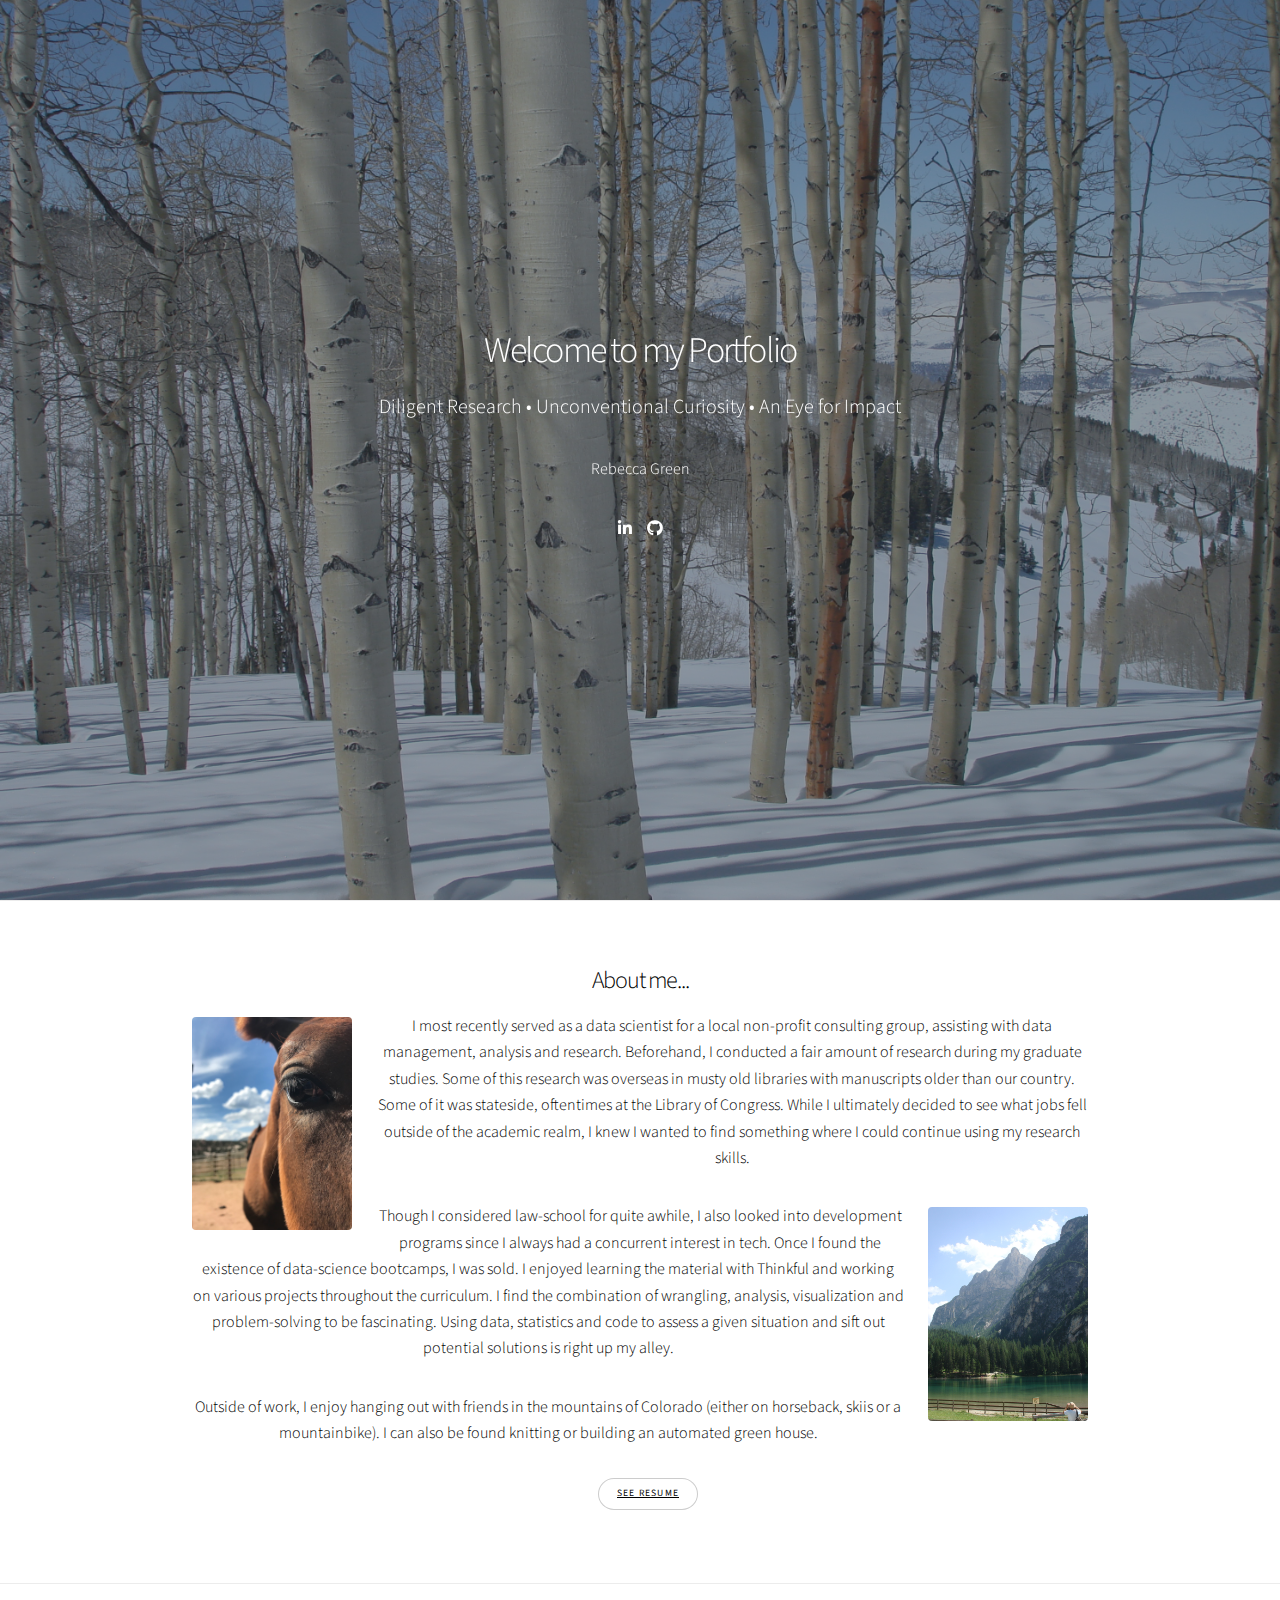
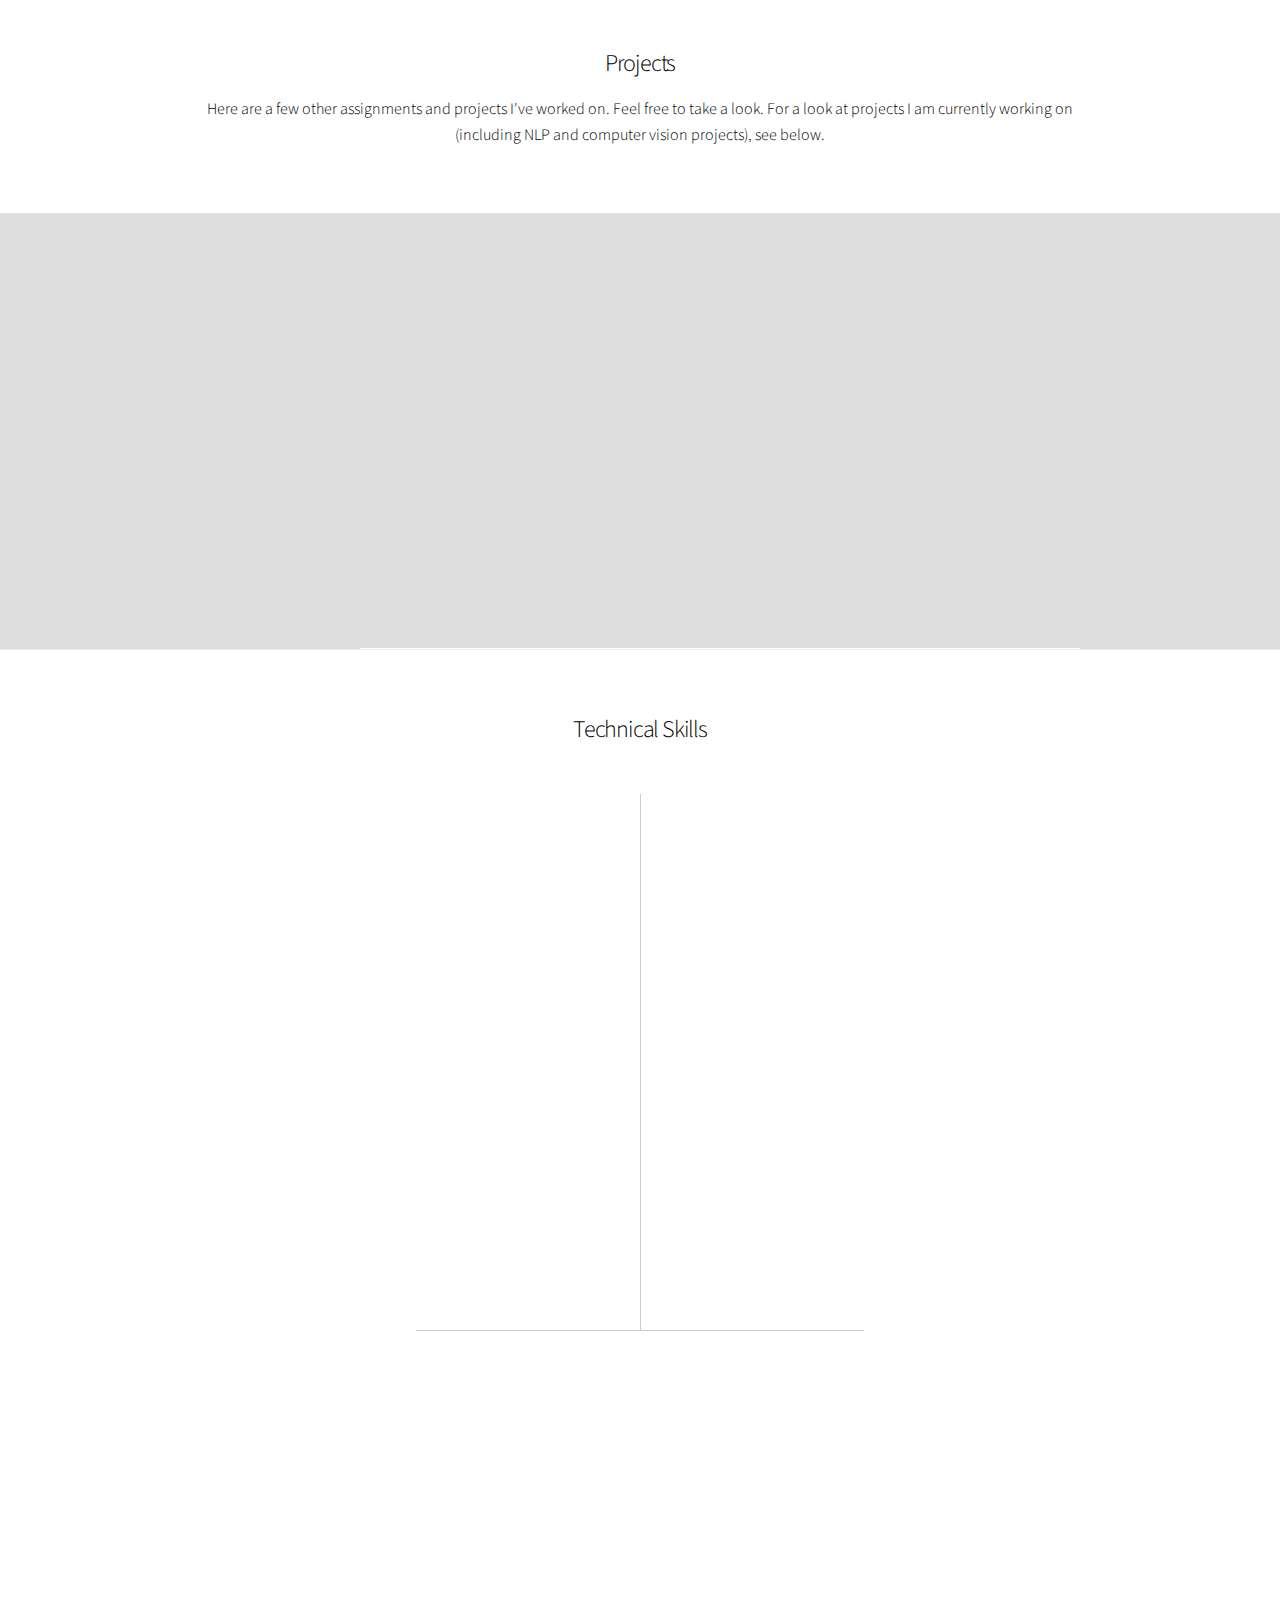
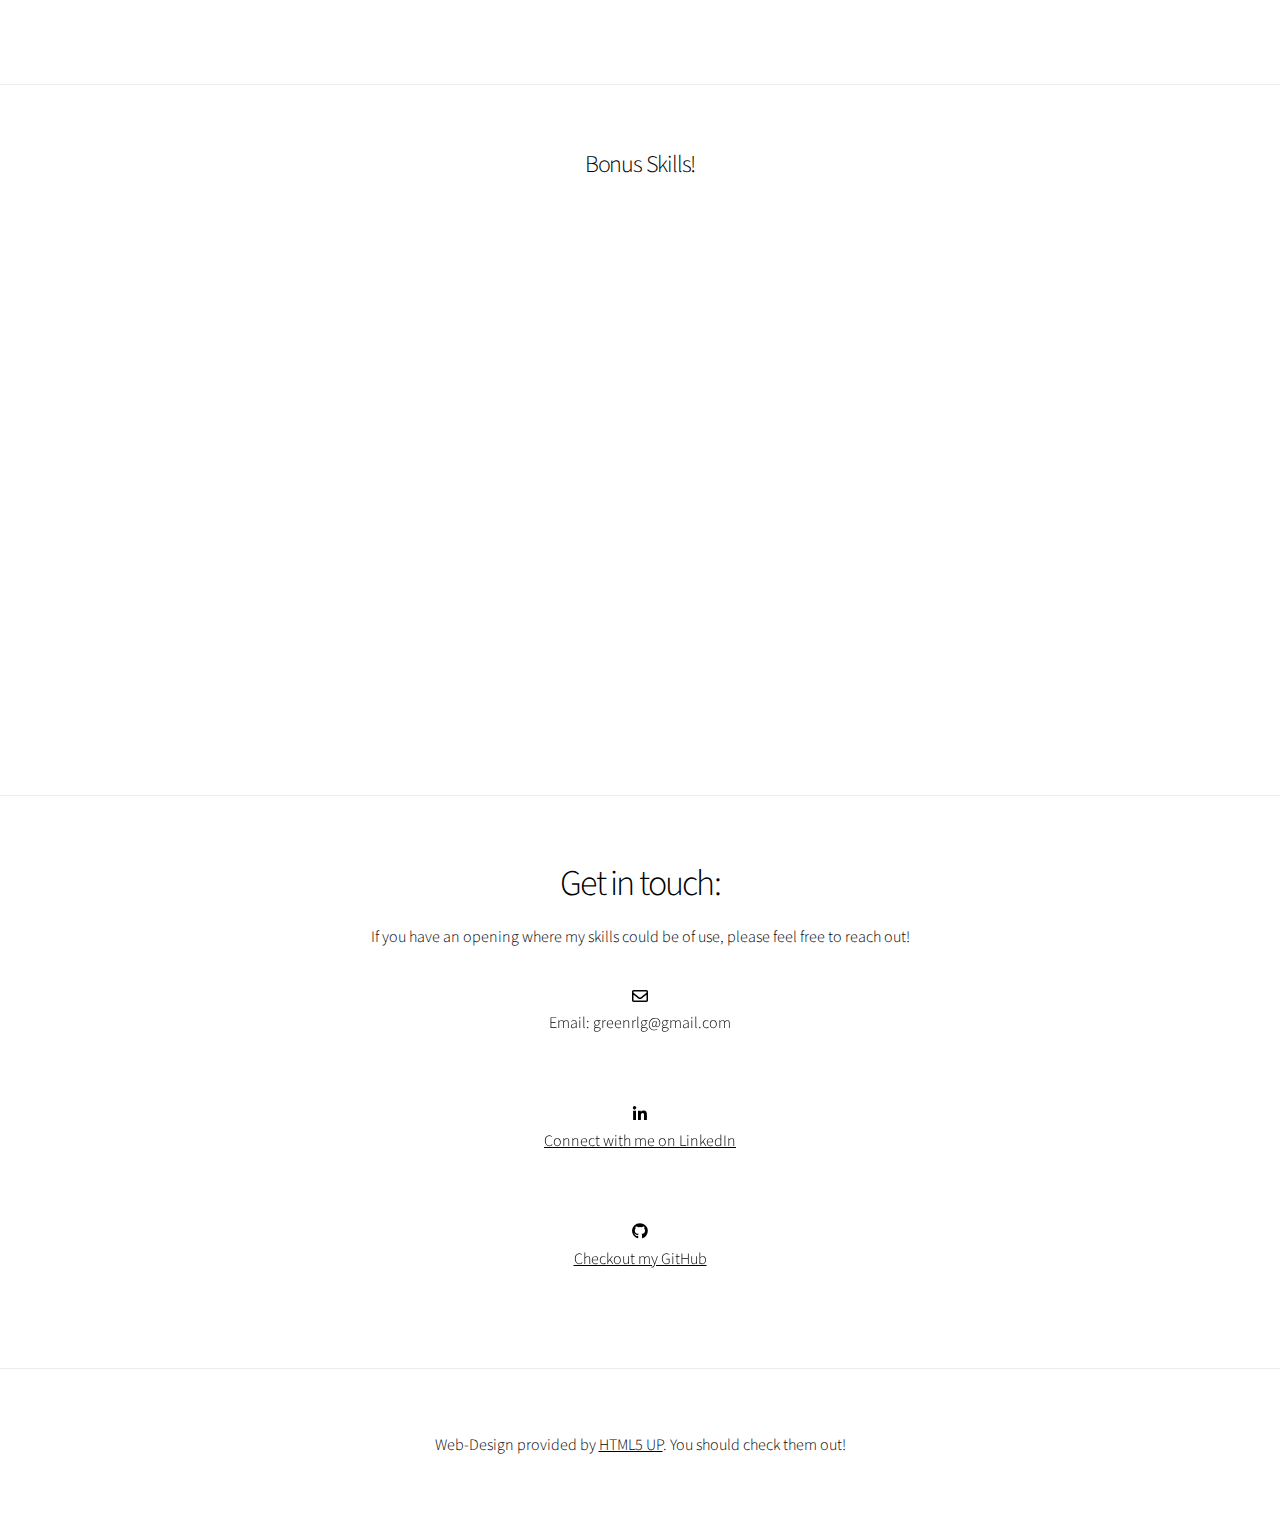
==== commit 43bed61e: "contact link fix" ====
--- a/index.html
+++ b/index.html
@@ -24,8 +24,6 @@
 							<p class="major">Diligent Research • Unconventional Curiosity • An Eye for Impact</p>
 							<p>Rebecca   Green</p>
 							<ul class="icons content-align-center">
-								<li><a class="icon style1 fa-envelope align-left"></a>
-								</li>
 								<li class="icon brands fa-linkedin-in align-center"><a href="https://www.linkedin.com/in/rgreen2/"></a>
 								</li>
 								<li class="icon brands fa-github align-right"><a href="https://github.com/Begecky"></a>
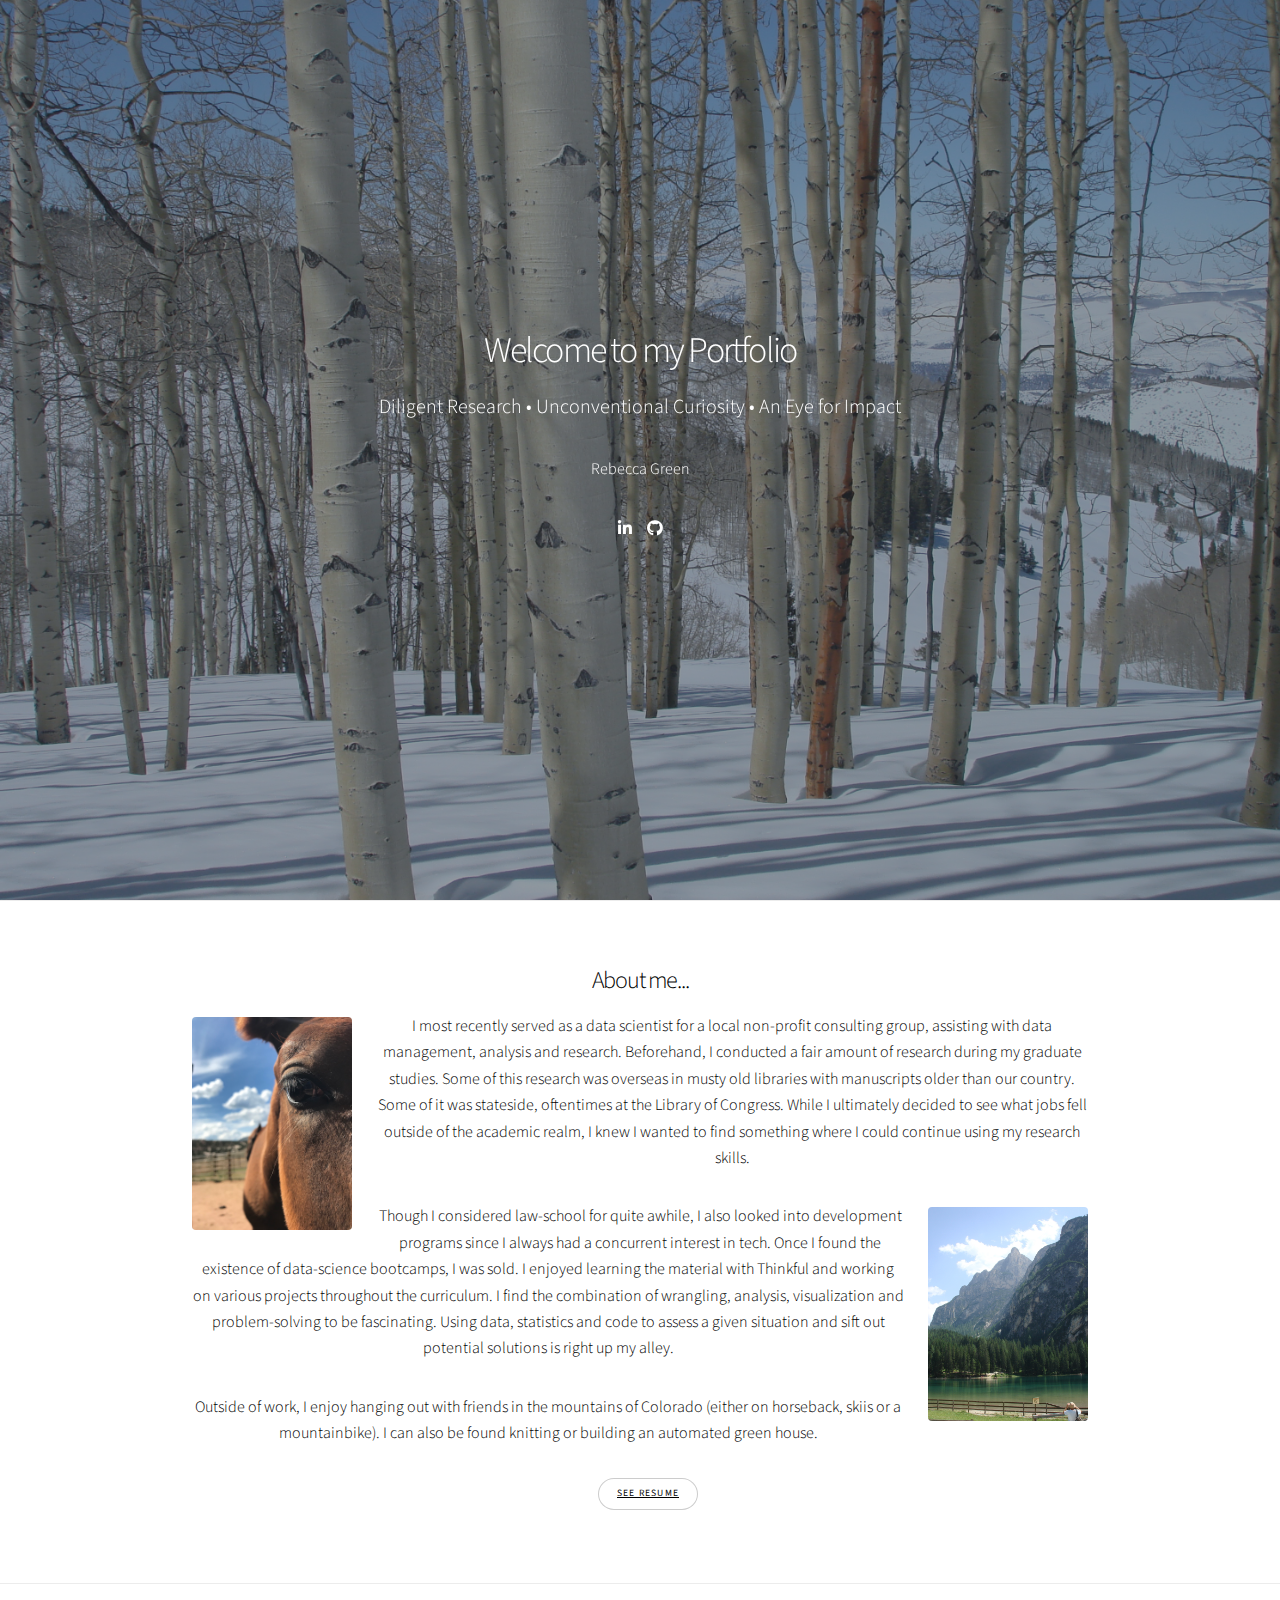
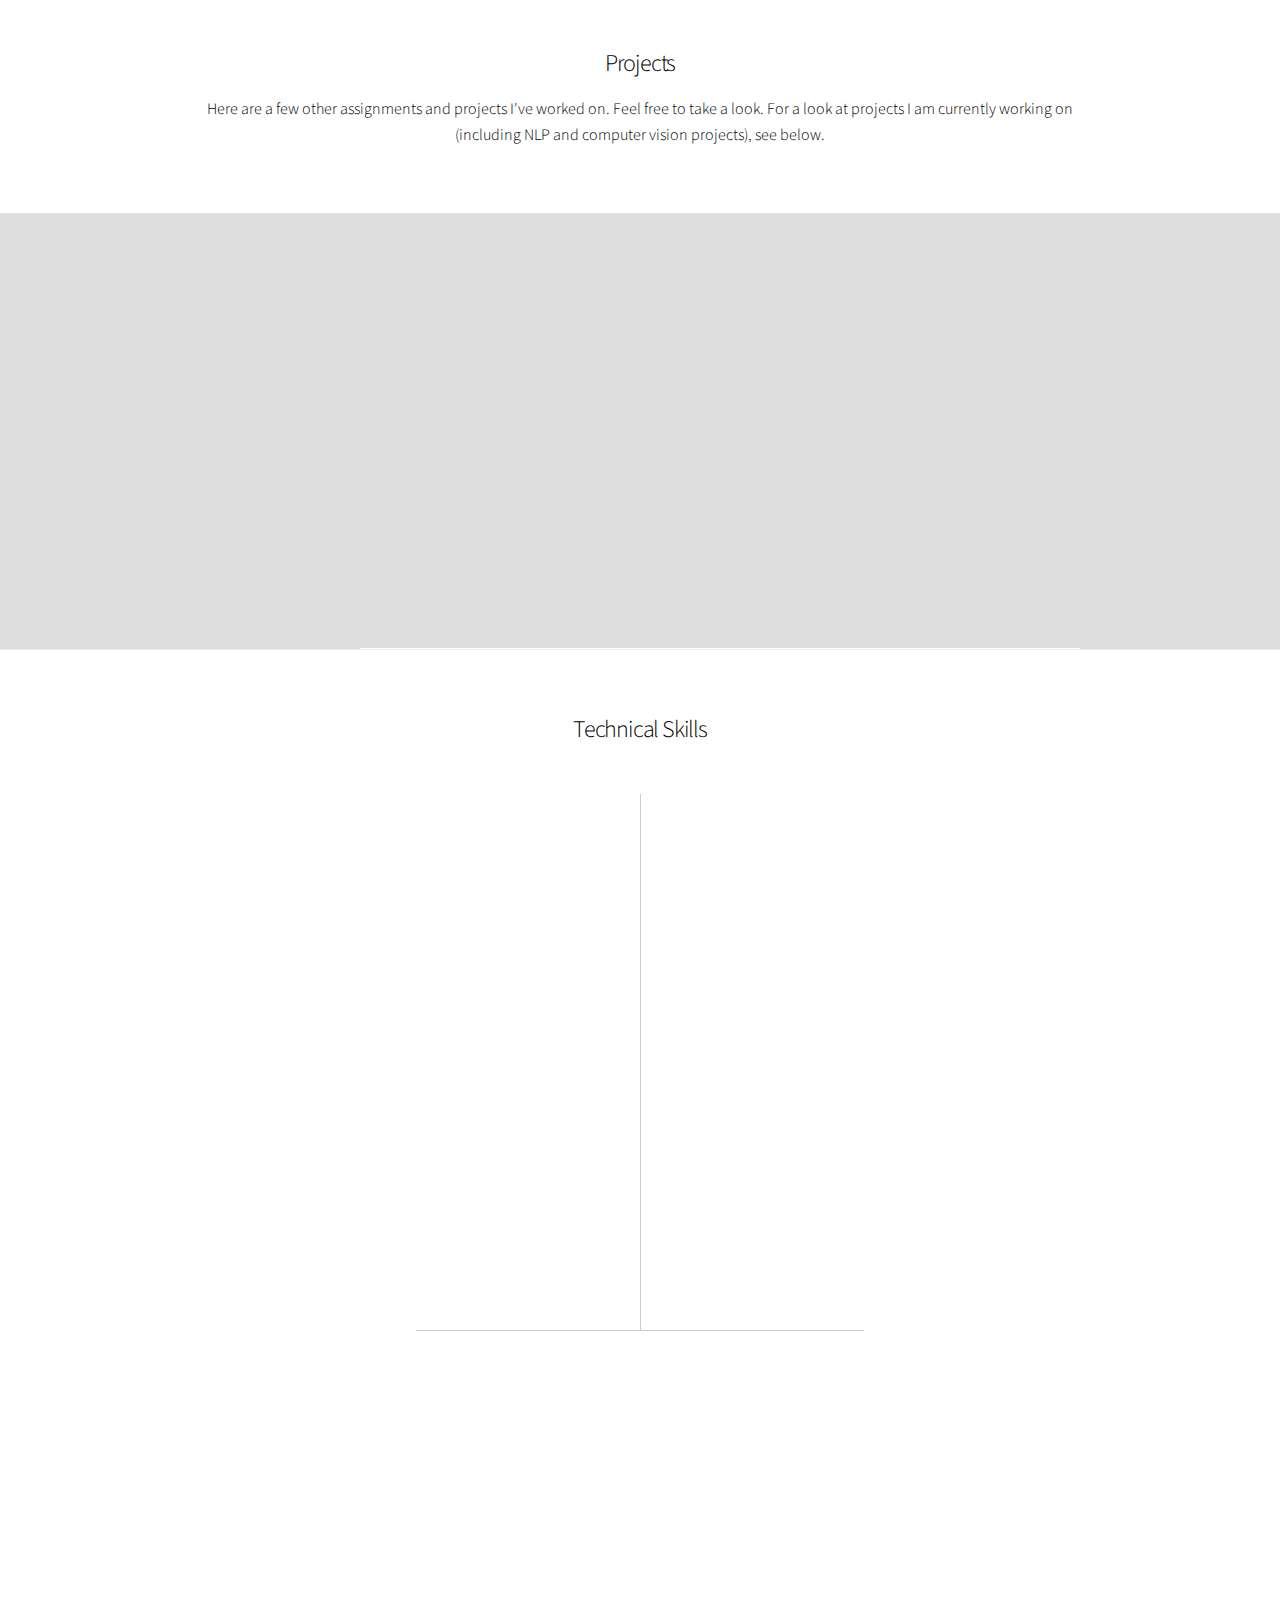
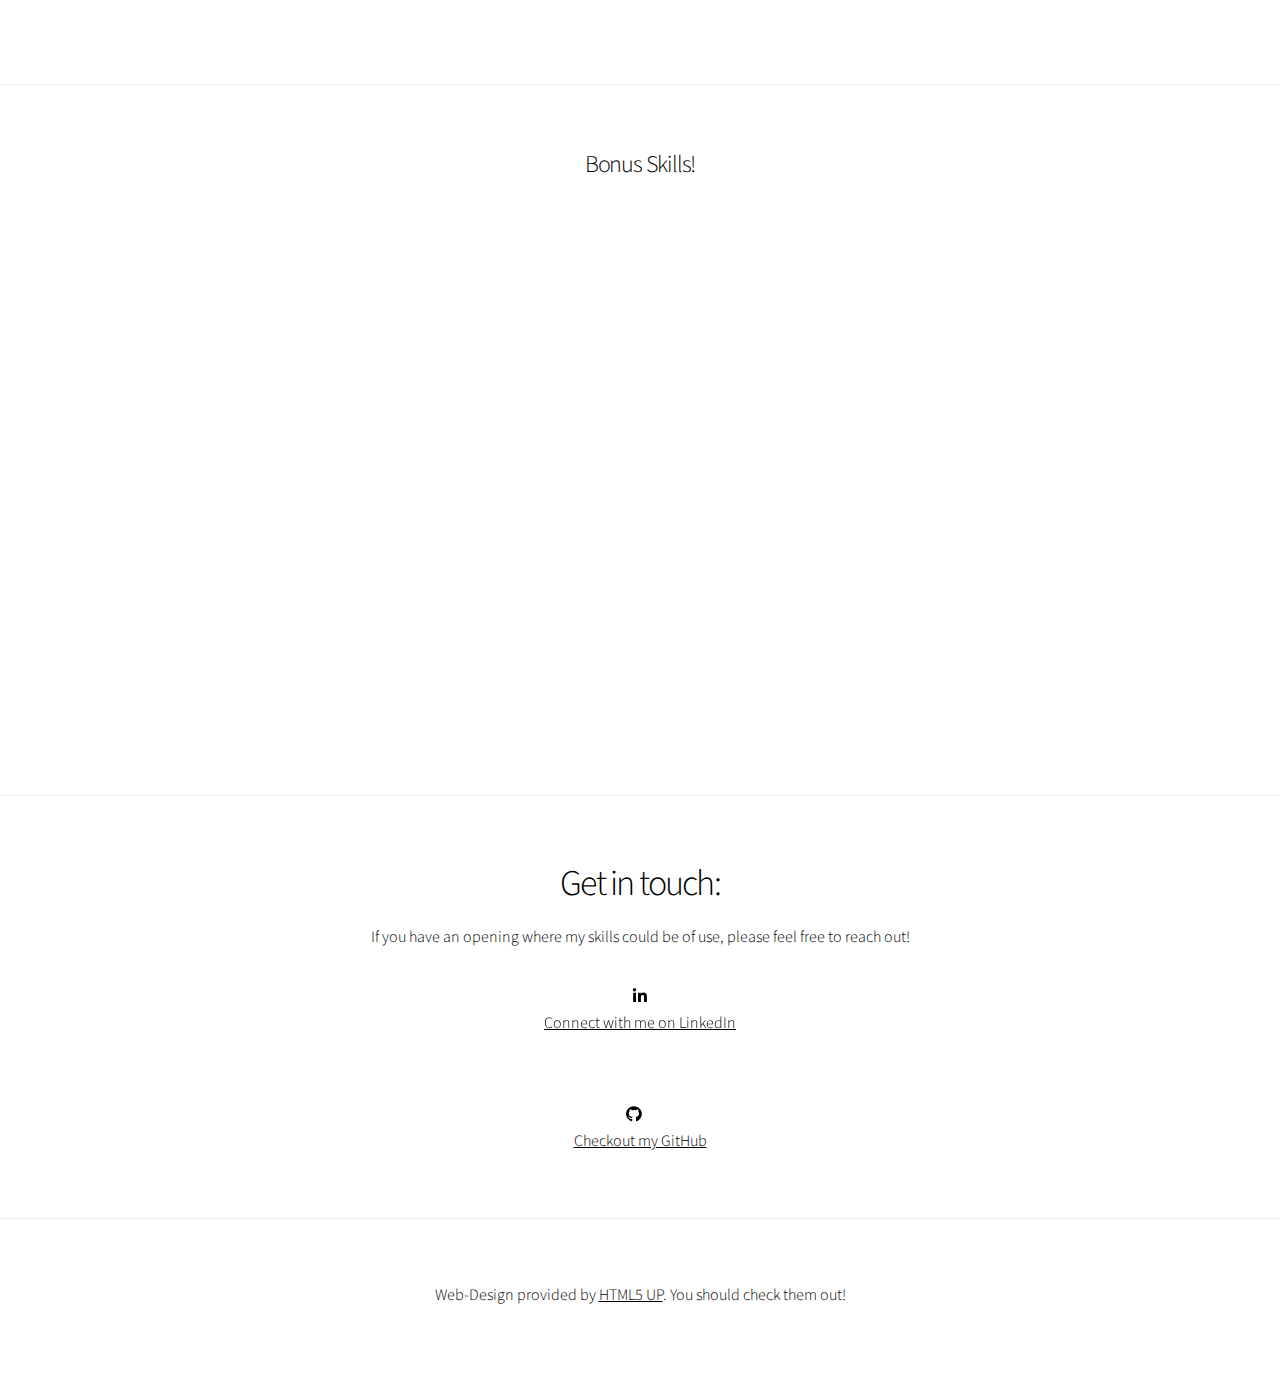
==== commit 89d0445d: "link update trial 1" ====
--- a/index.html
+++ b/index.html
@@ -227,20 +227,14 @@
 						<div class="inner medium">
 							<h2>Get in touch:</h2>
 							<p>If you have an opening where my skills could be of use, please feel free to reach out!</p>
-							<ul class="icons"  >
-								<li><a class="icon style1 fa-envelope">
-									<p>Email: greenrlg@gmail.com</p></a>
-								</li>
-							</ul>
 							<ul class="icons">
 								<li class="icon brands fa-linkedin-in"><a href="https://www.linkedin.com/in/rgreen2/">
 									<p>Connect with me on LinkedIn</p></a>
 								</li>
 							</ul>
 							<ul class="icons">
-								<li class="icon brands fa-github"><a href="https://github.com/Begecky">
+								<a href="https://github.com/Begecky"> <li class="icon brands fa-github"></li>
 									<p>Checkout my GitHub</p></a>
-								</li>
 							</ul>
 
 						</div>
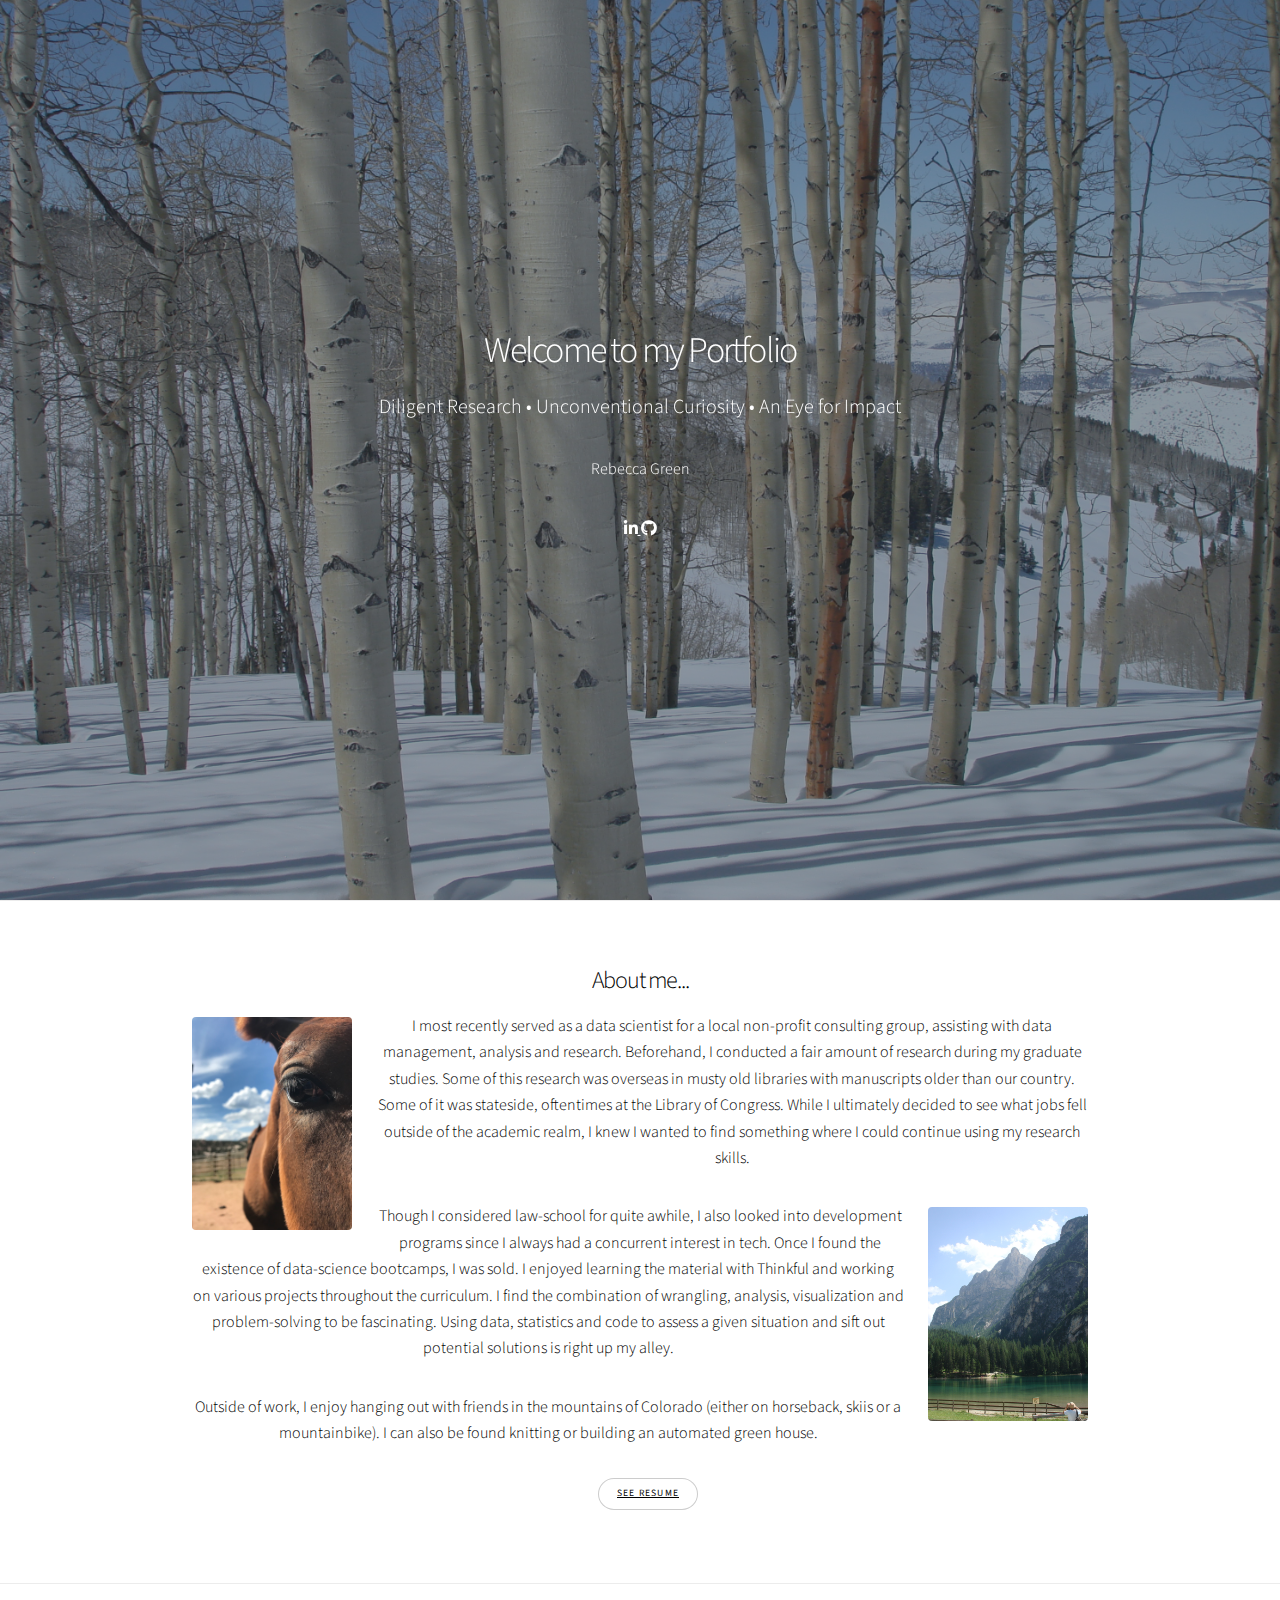
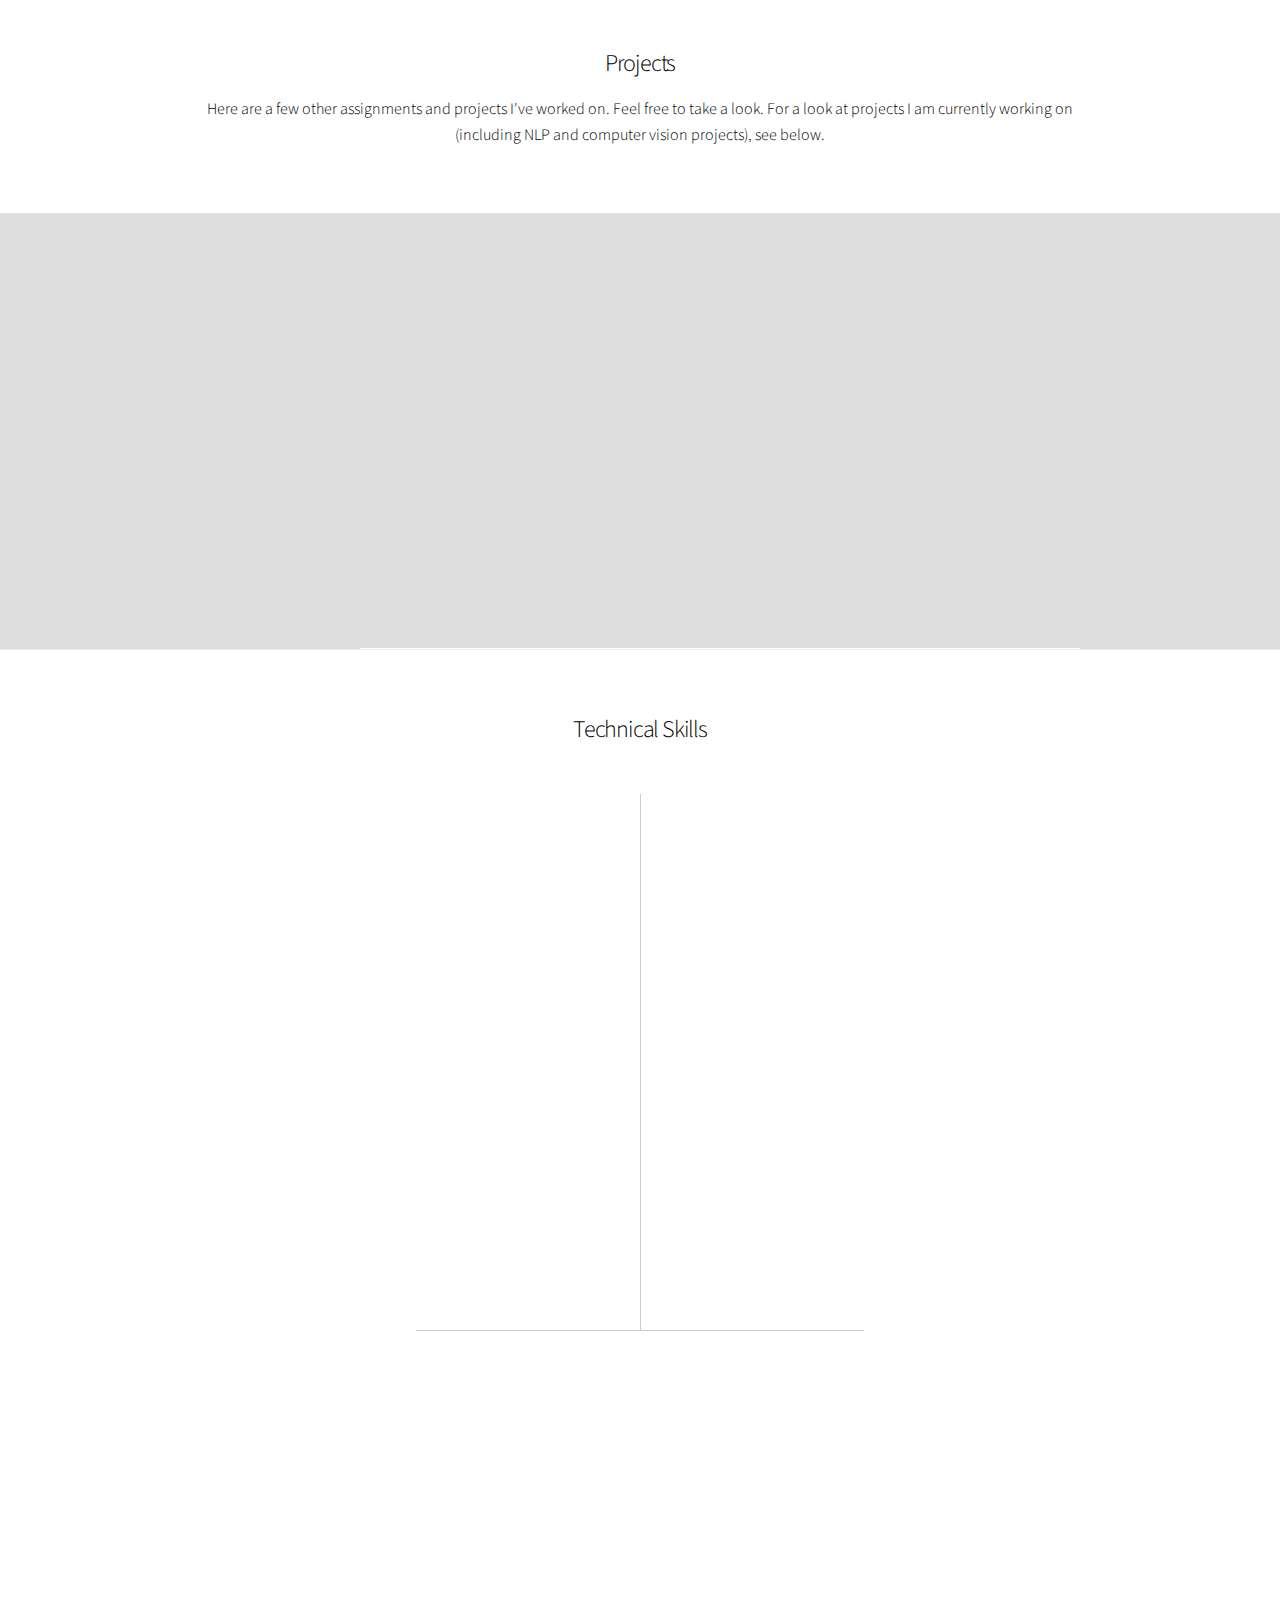
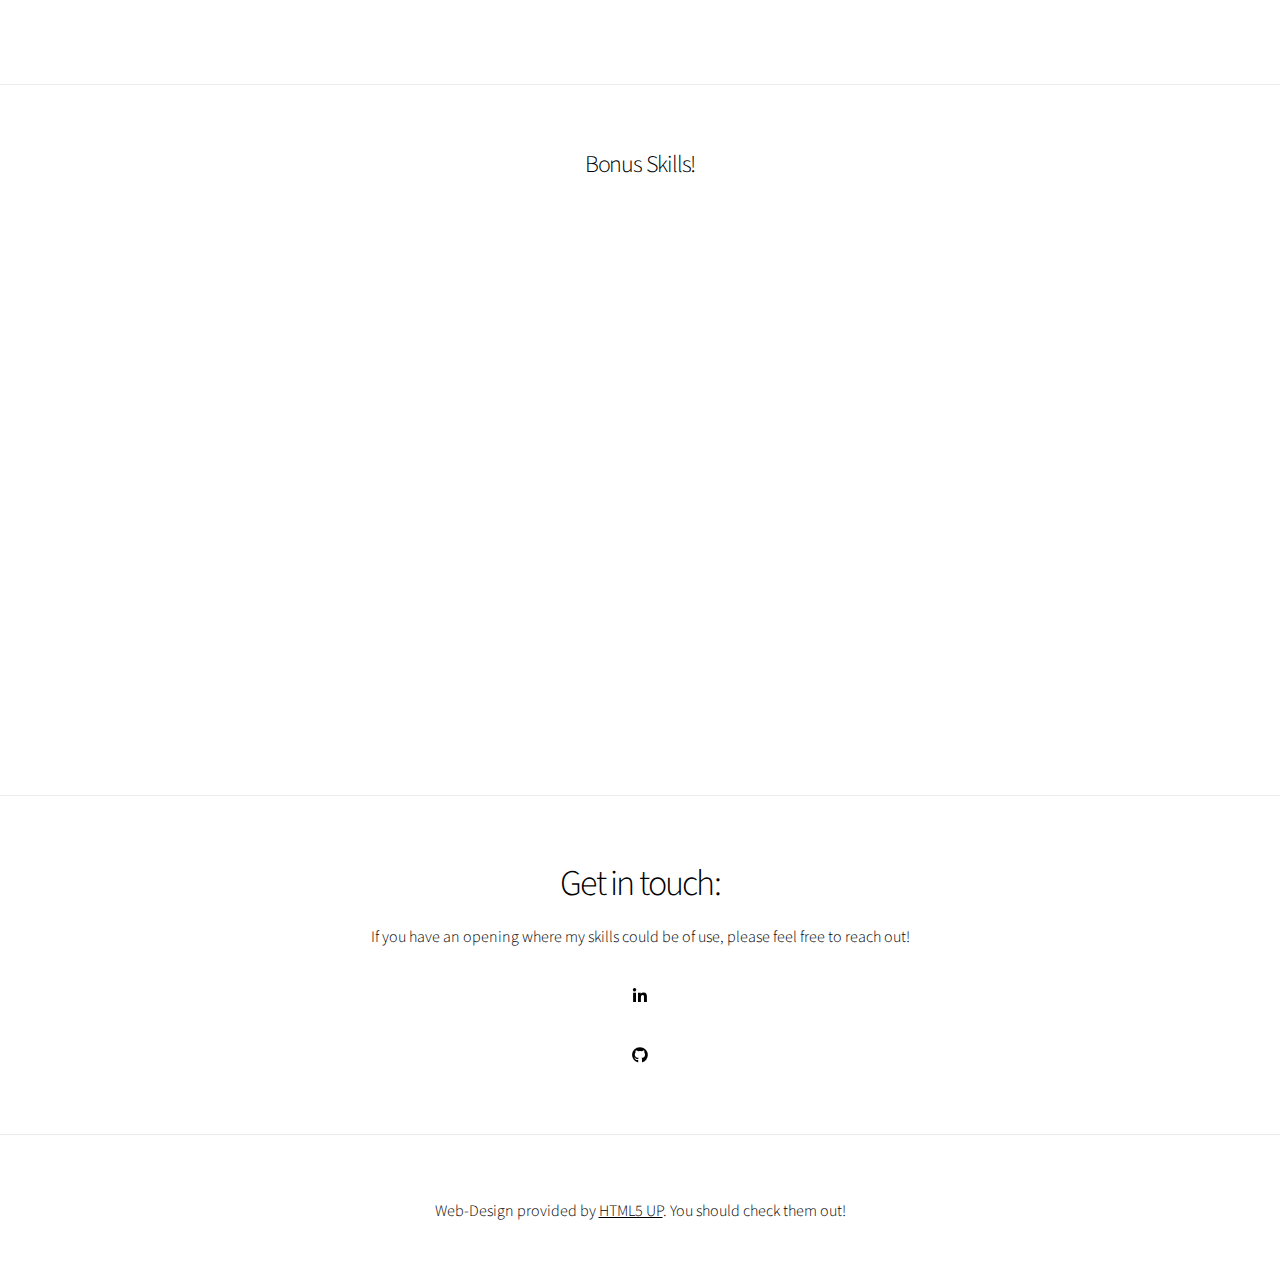
==== commit a7534aee: "link fix #2" ====
--- a/index.html
+++ b/index.html
@@ -24,10 +24,12 @@
 							<p class="major">Diligent Research • Unconventional Curiosity • An Eye for Impact</p>
 							<p>Rebecca   Green</p>
 							<ul class="icons content-align-center">
-								<li class="icon brands fa-linkedin-in align-center"><a href="https://www.linkedin.com/in/rgreen2/"></a>
-								</li>
-								<li class="icon brands fa-github align-right"><a href="https://github.com/Begecky"></a>
-								</li>
+								<a href="https://www.linkedin.com/in/rgreen2/">
+									<li class="icon brands fa-linkedin-in align-center"></li>
+								</a>
+								<a href="https://github.com/Begecky">
+									<li class="icon brands fa-github align-right"></li>
+								</a>
 						 </ul>
 
 						</div>
@@ -228,13 +230,14 @@
 							<h2>Get in touch:</h2>
 							<p>If you have an opening where my skills could be of use, please feel free to reach out!</p>
 							<ul class="icons">
-								<li class="icon brands fa-linkedin-in"><a href="https://www.linkedin.com/in/rgreen2/">
-									<p>Connect with me on LinkedIn</p></a>
-								</li>
+								<a href="https://www.linkedin.com/in/rgreen2/">
+									<li class="icon brands fa-linkedin-in"></li>
+								</a>
 							</ul>
 							<ul class="icons">
-								<a href="https://github.com/Begecky"> <li class="icon brands fa-github"></li>
-									<p>Checkout my GitHub</p></a>
+								<a href="https://github.com/Begecky">
+									<li class="icon brands fa-github"></li>
+								</a>
 							</ul>
 
 						</div>
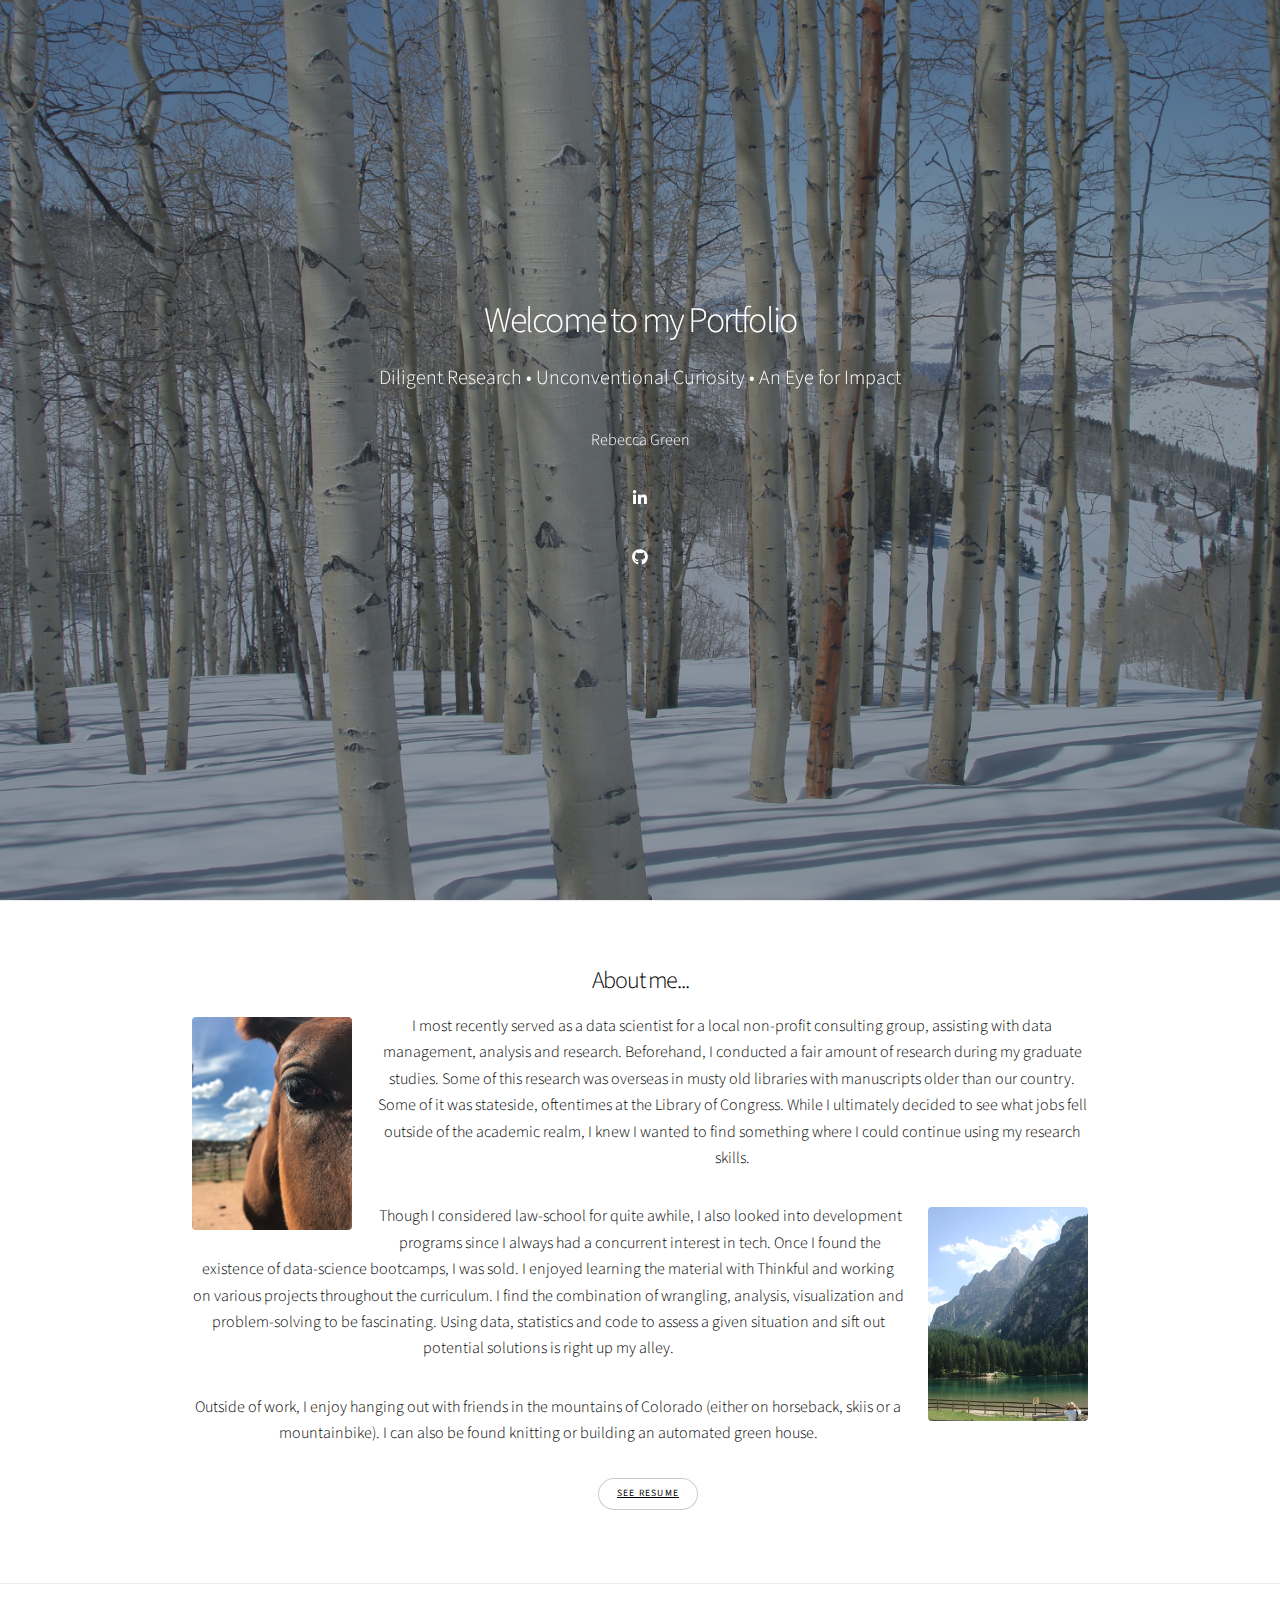
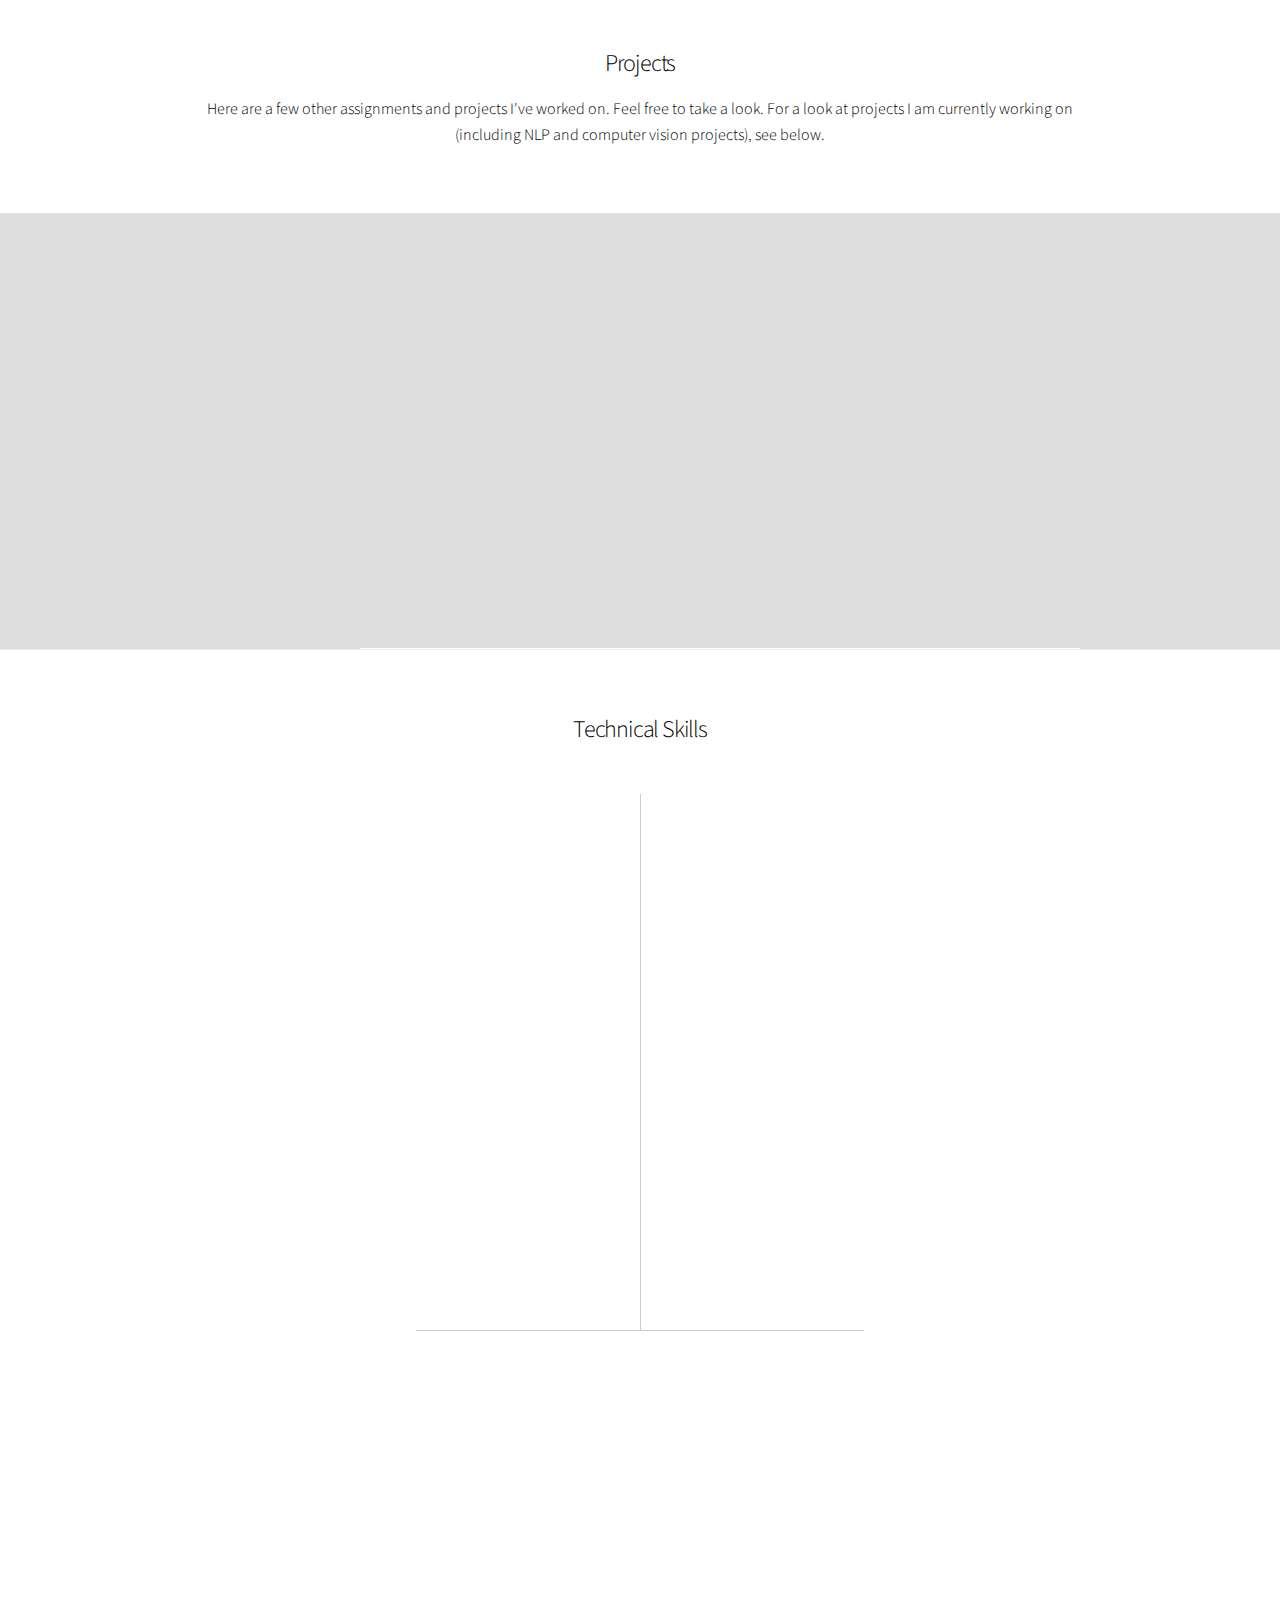
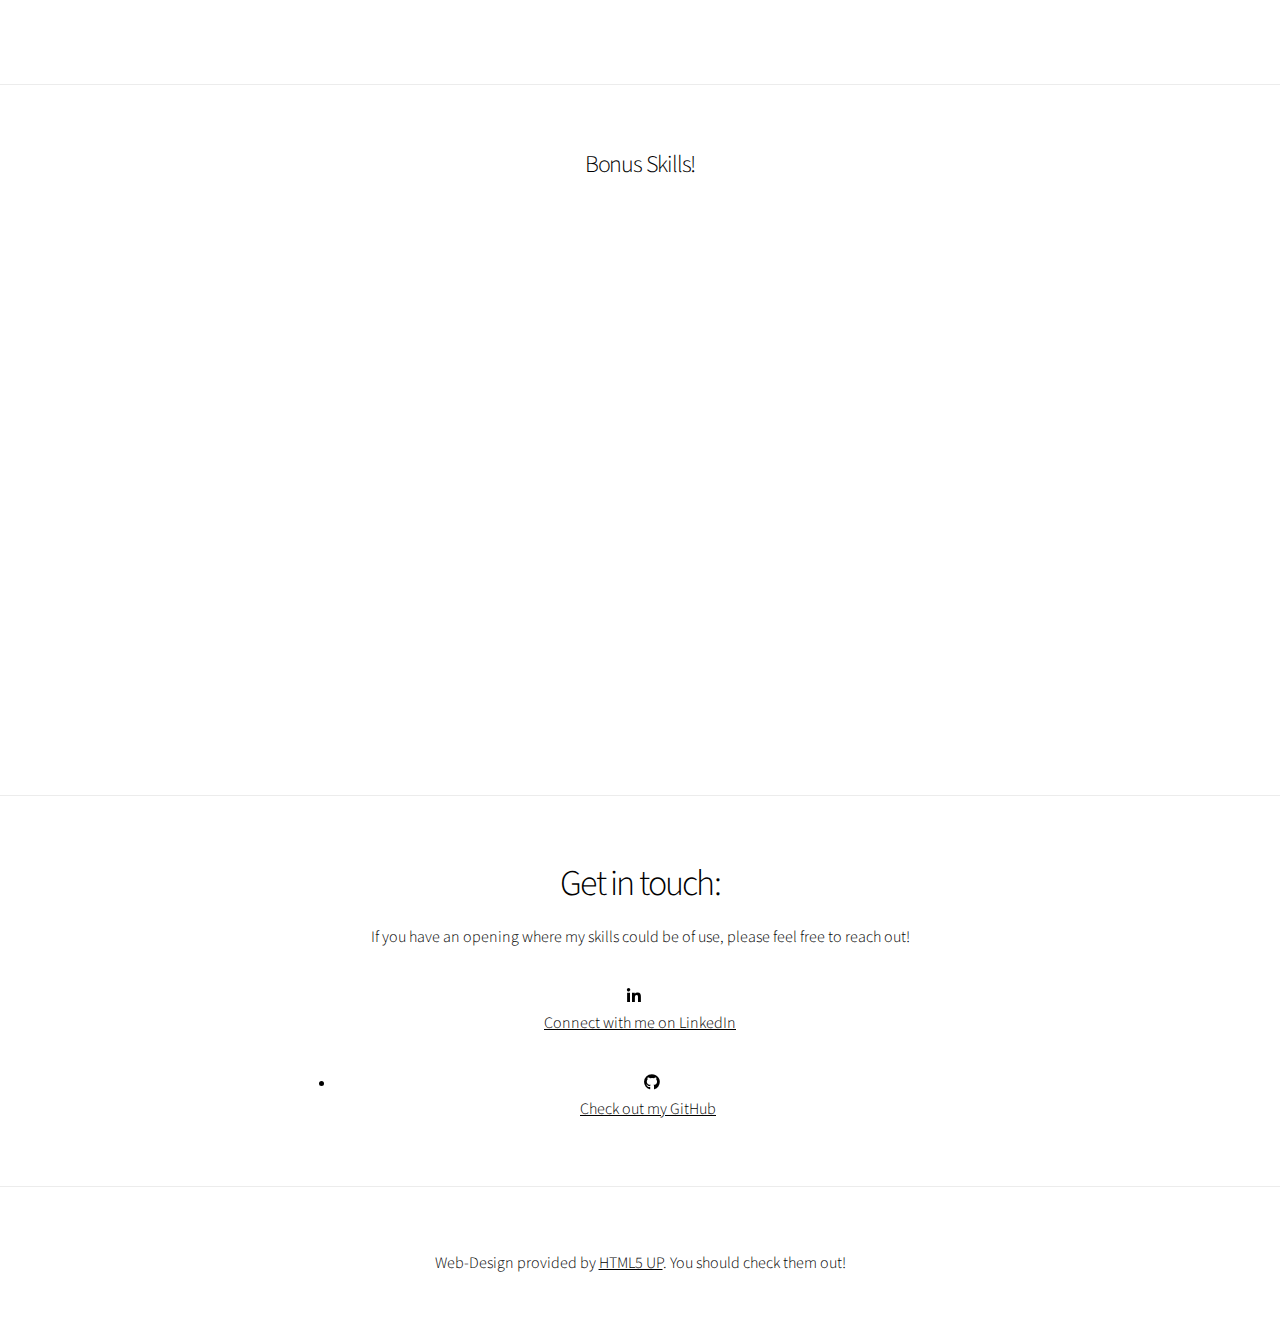
==== commit 9bb6064f: "style edits" ====
--- a/index.html
+++ b/index.html
@@ -27,10 +27,12 @@
 								<a href="https://www.linkedin.com/in/rgreen2/">
 									<li class="icon brands fa-linkedin-in align-center"></li>
 								</a>
+						  </ul>
+							<ul class="icons content-align-center">
 								<a href="https://github.com/Begecky">
 									<li class="icon brands fa-github align-right"></li>
 								</a>
-						 </ul>
+						  </ul>
 
 						</div>
 						<div class="image">
@@ -229,14 +231,16 @@
 						<div class="inner medium">
 							<h2>Get in touch:</h2>
 							<p>If you have an opening where my skills could be of use, please feel free to reach out!</p>
-							<ul class="icons">
+							<ul class="icons content-align-center">
 								<a href="https://www.linkedin.com/in/rgreen2/">
 									<li class="icon brands fa-linkedin-in"></li>
+									<p> Connect with me on LinkedIn </p>
 								</a>
 							</ul>
-							<ul class="icons">
+							<ul "icons content-align-center">
 								<a href="https://github.com/Begecky">
 									<li class="icon brands fa-github"></li>
+									<p> Check out my GitHub </p>
 								</a>
 							</ul>
 
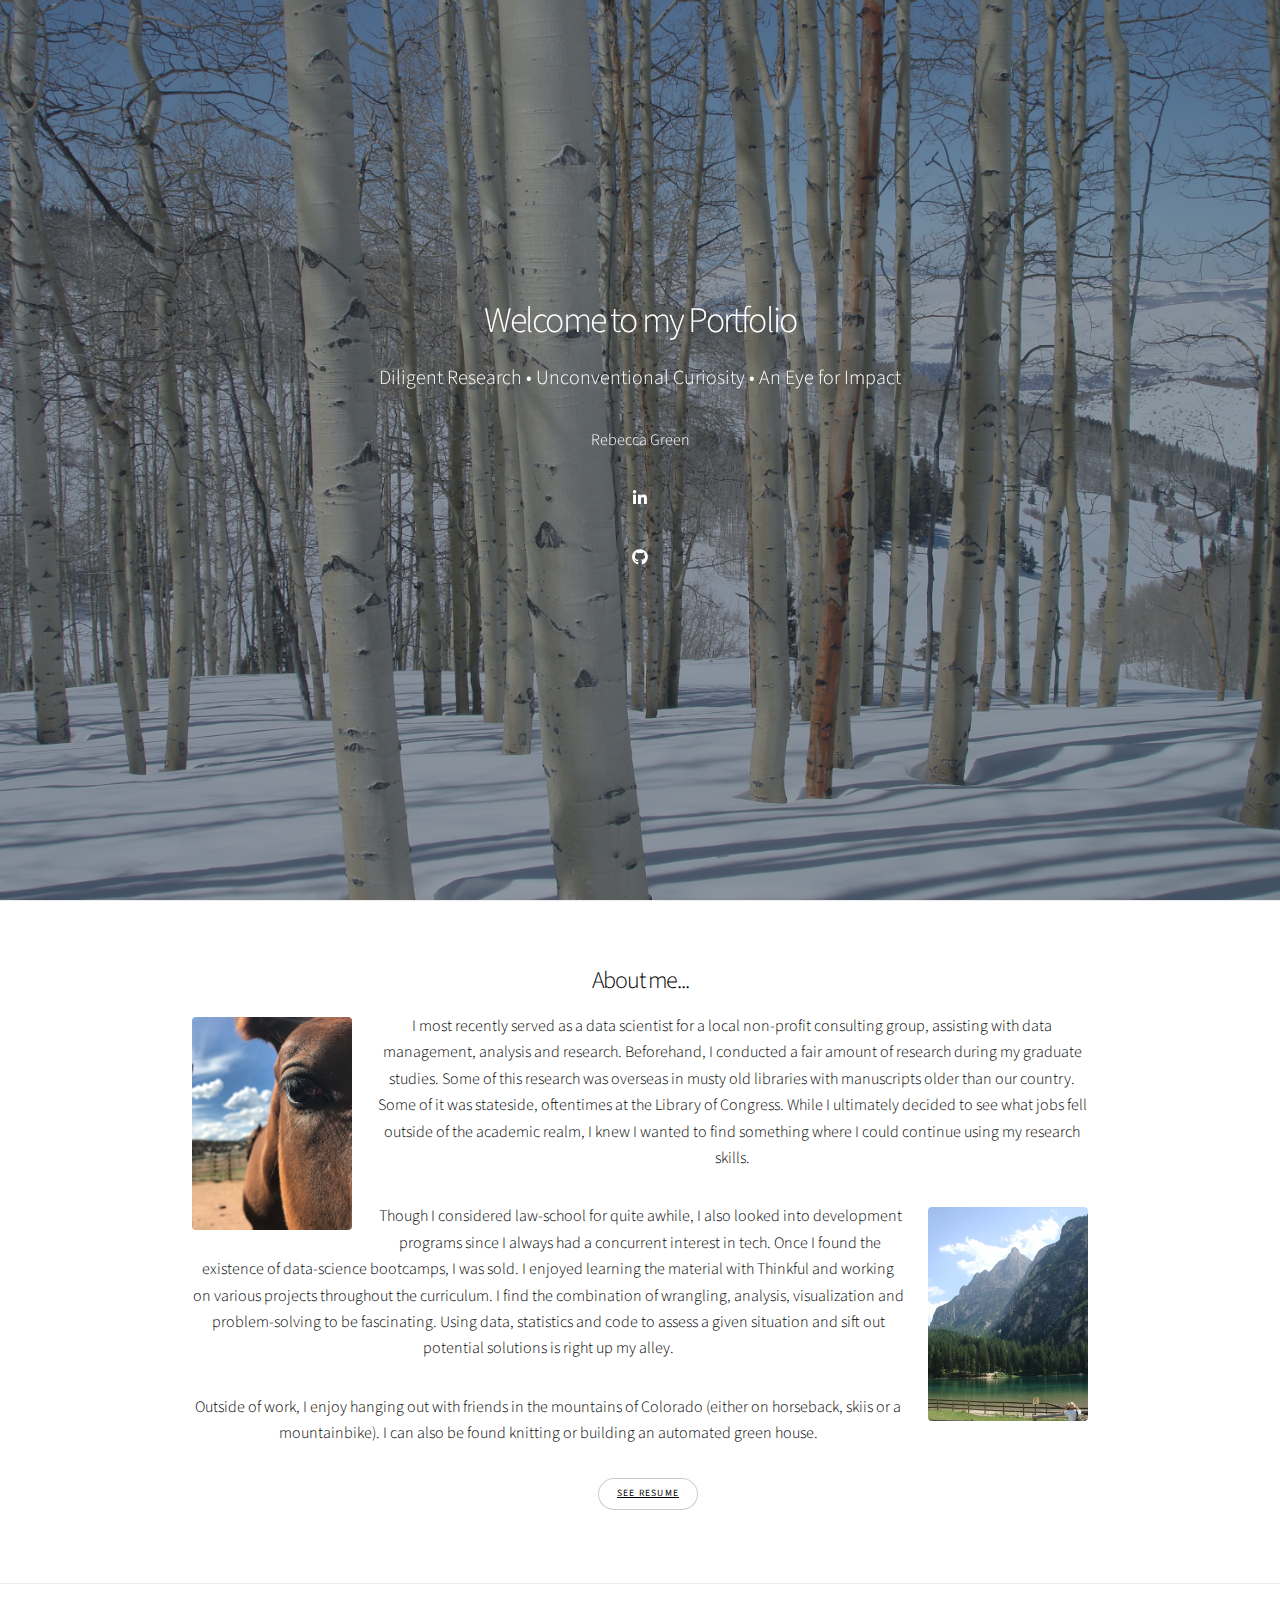
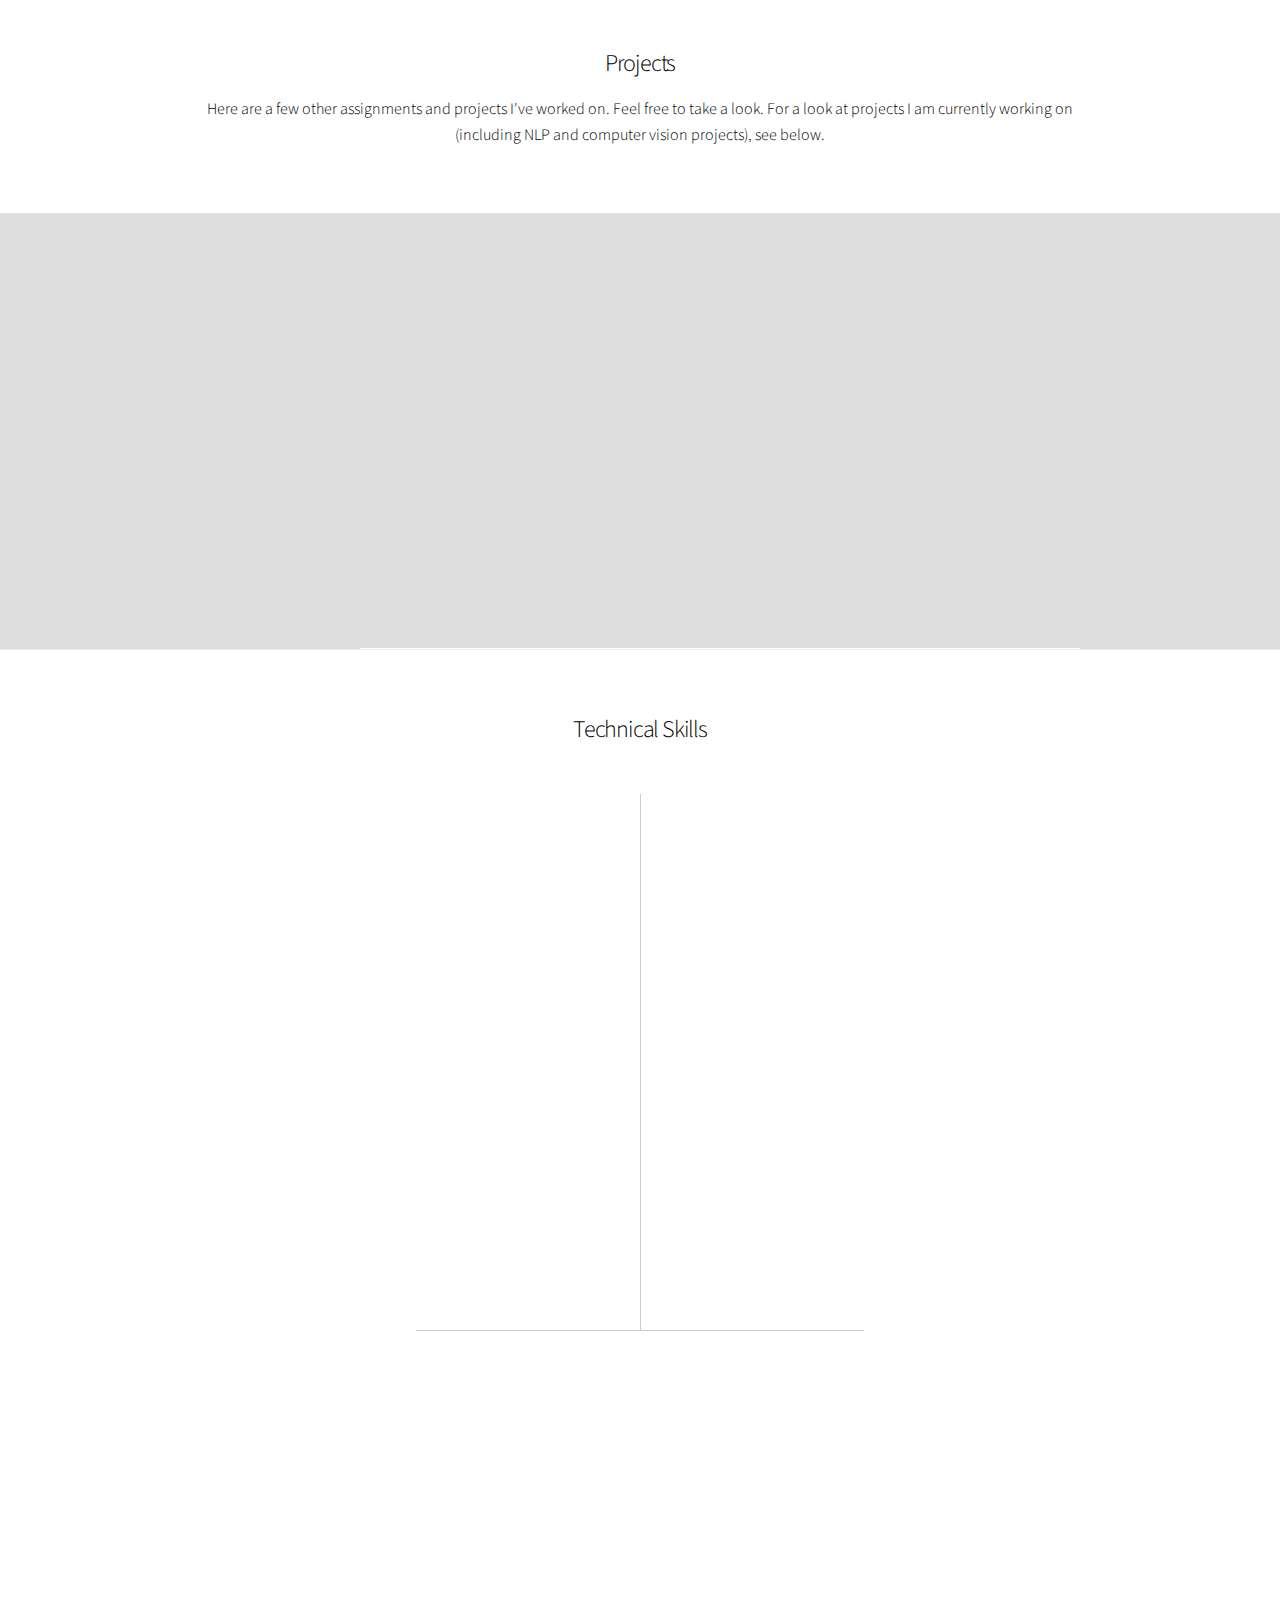
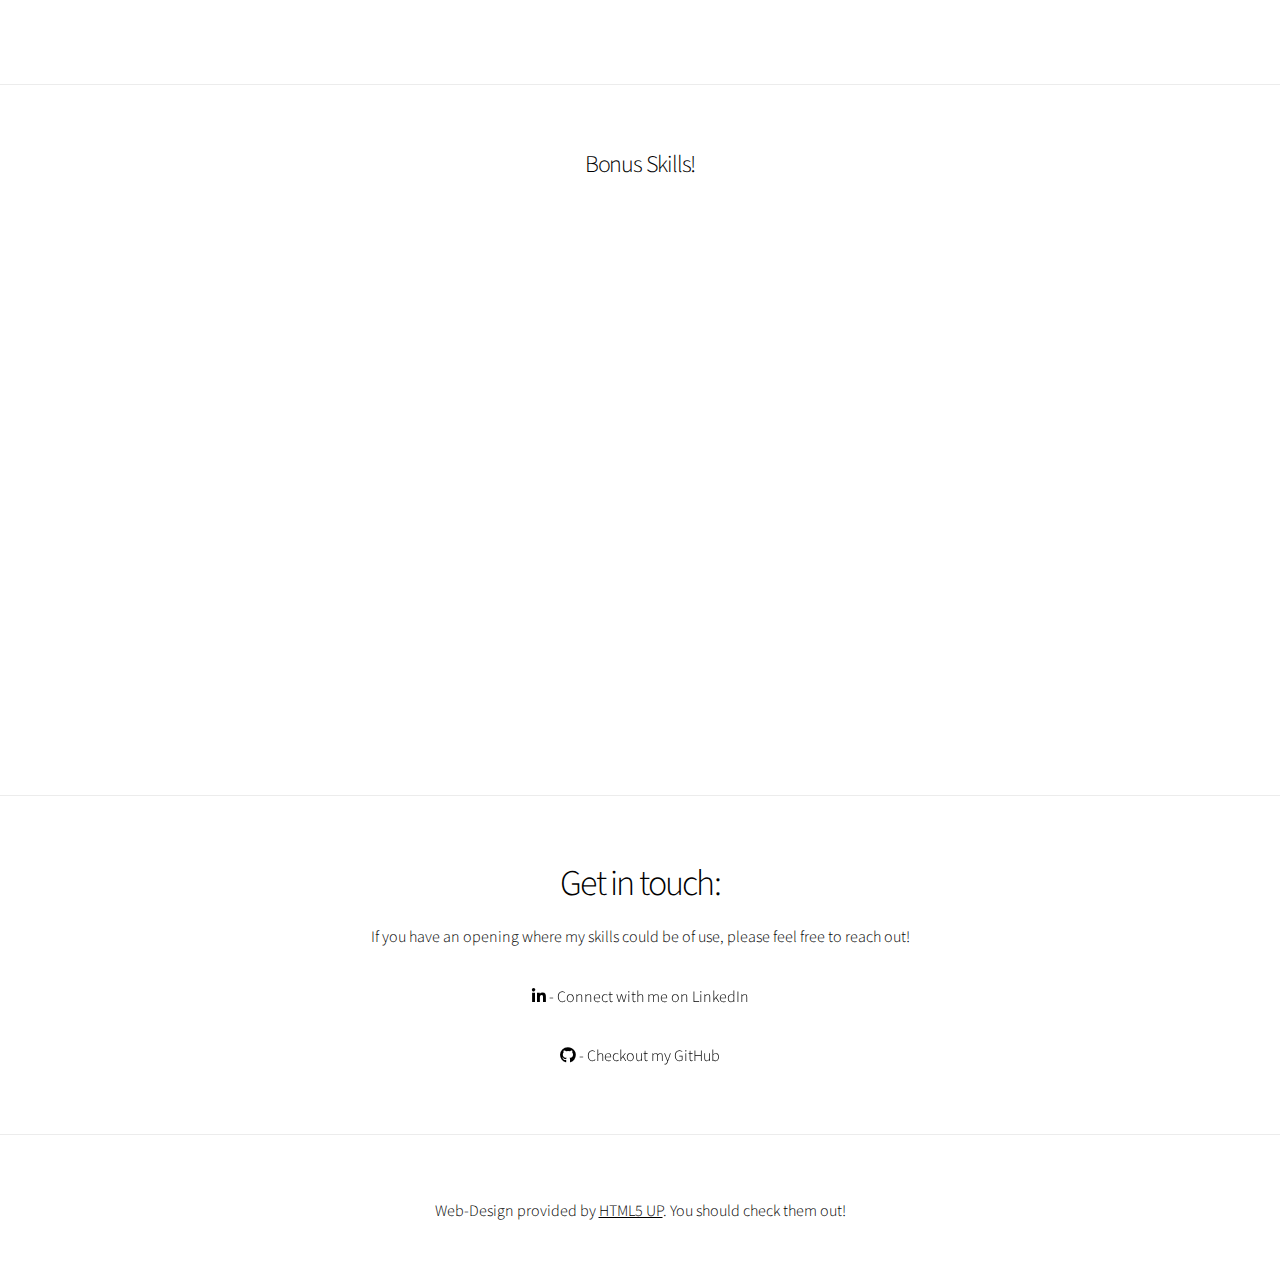
==== commit 524efe00: "better" ====
--- a/index.html
+++ b/index.html
@@ -1,7 +1,7 @@
 <!DOCTYPE HTML>
 <!--
 	Story by HTML5 UP
-	html5up.net | @ajlkn
+	html5up.nets | @ajlkn
 	Free for personal and commercial use under the CCA 3.0 license (html5up.net/license)
 -->
 <html>
@@ -27,12 +27,12 @@
 								<a href="https://www.linkedin.com/in/rgreen2/">
 									<li class="icon brands fa-linkedin-in align-center"></li>
 								</a>
-						  </ul>
+							</ul>
 							<ul class="icons content-align-center">
 								<a href="https://github.com/Begecky">
-									<li class="icon brands fa-github align-right"></li>
+									<li class="icon brands fa-github align-center"></li>
 								</a>
-						  </ul>
+							</ul>
 
 						</div>
 						<div class="image">
@@ -232,16 +232,14 @@
 							<h2>Get in touch:</h2>
 							<p>If you have an opening where my skills could be of use, please feel free to reach out!</p>
 							<ul class="icons content-align-center">
-								<a href="https://www.linkedin.com/in/rgreen2/">
-									<li class="icon brands fa-linkedin-in"></li>
-									<p> Connect with me on LinkedIn </p>
-								</a>
-							</ul>
-							<ul "icons content-align-center">
-								<a href="https://github.com/Begecky">
-									<li class="icon brands fa-github"></li>
-									<p> Check out my GitHub </p>
-								</a>
+									<a href="https://www.linkedin.com/in/rgreen2/">
+										<li class="icon brands fa-linkedin-in"> - Connect with me on LinkedIn</li>
+									</a>
+							</ul>
+							<ul class="icons content-align-center">
+									<a href="https://github.com/Begecky">
+										<li class="icon brands fa-github"> - Checkout my GitHub</li>
+									</a>
 							</ul>
 
 						</div>
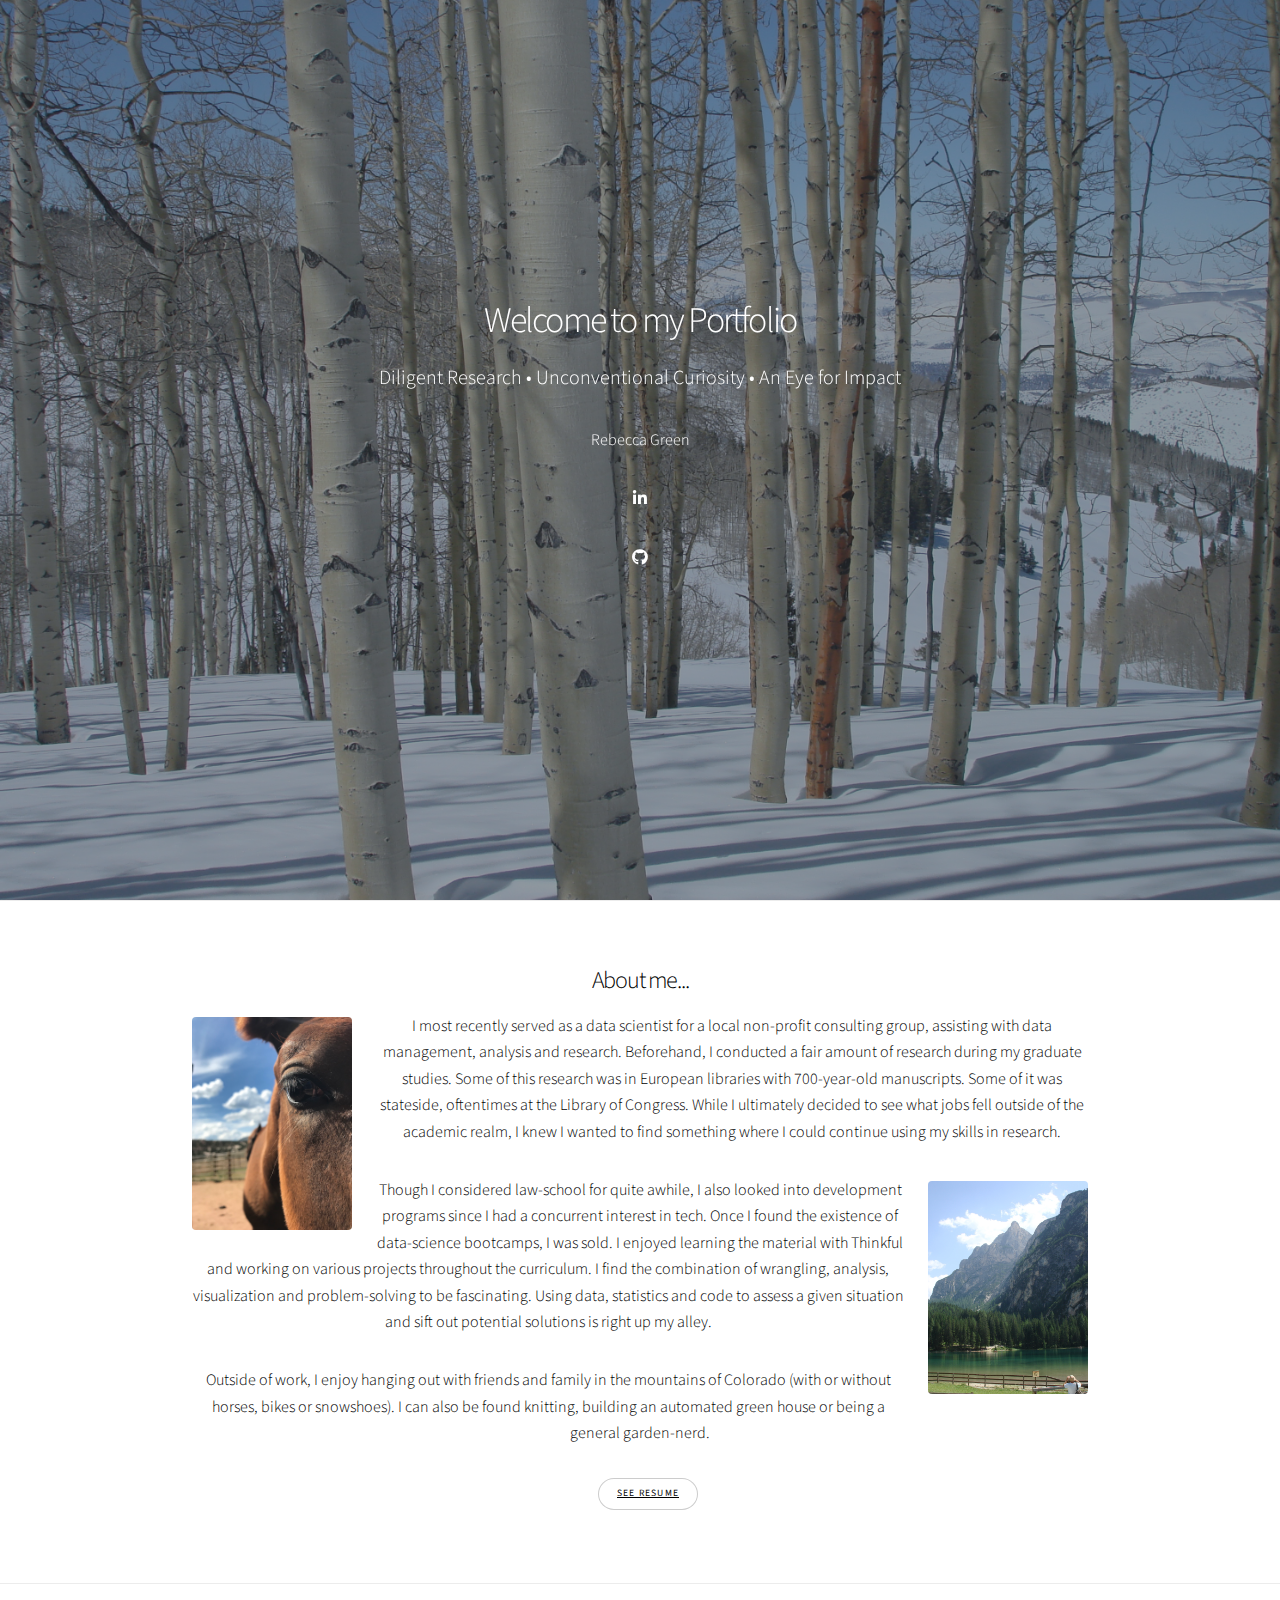
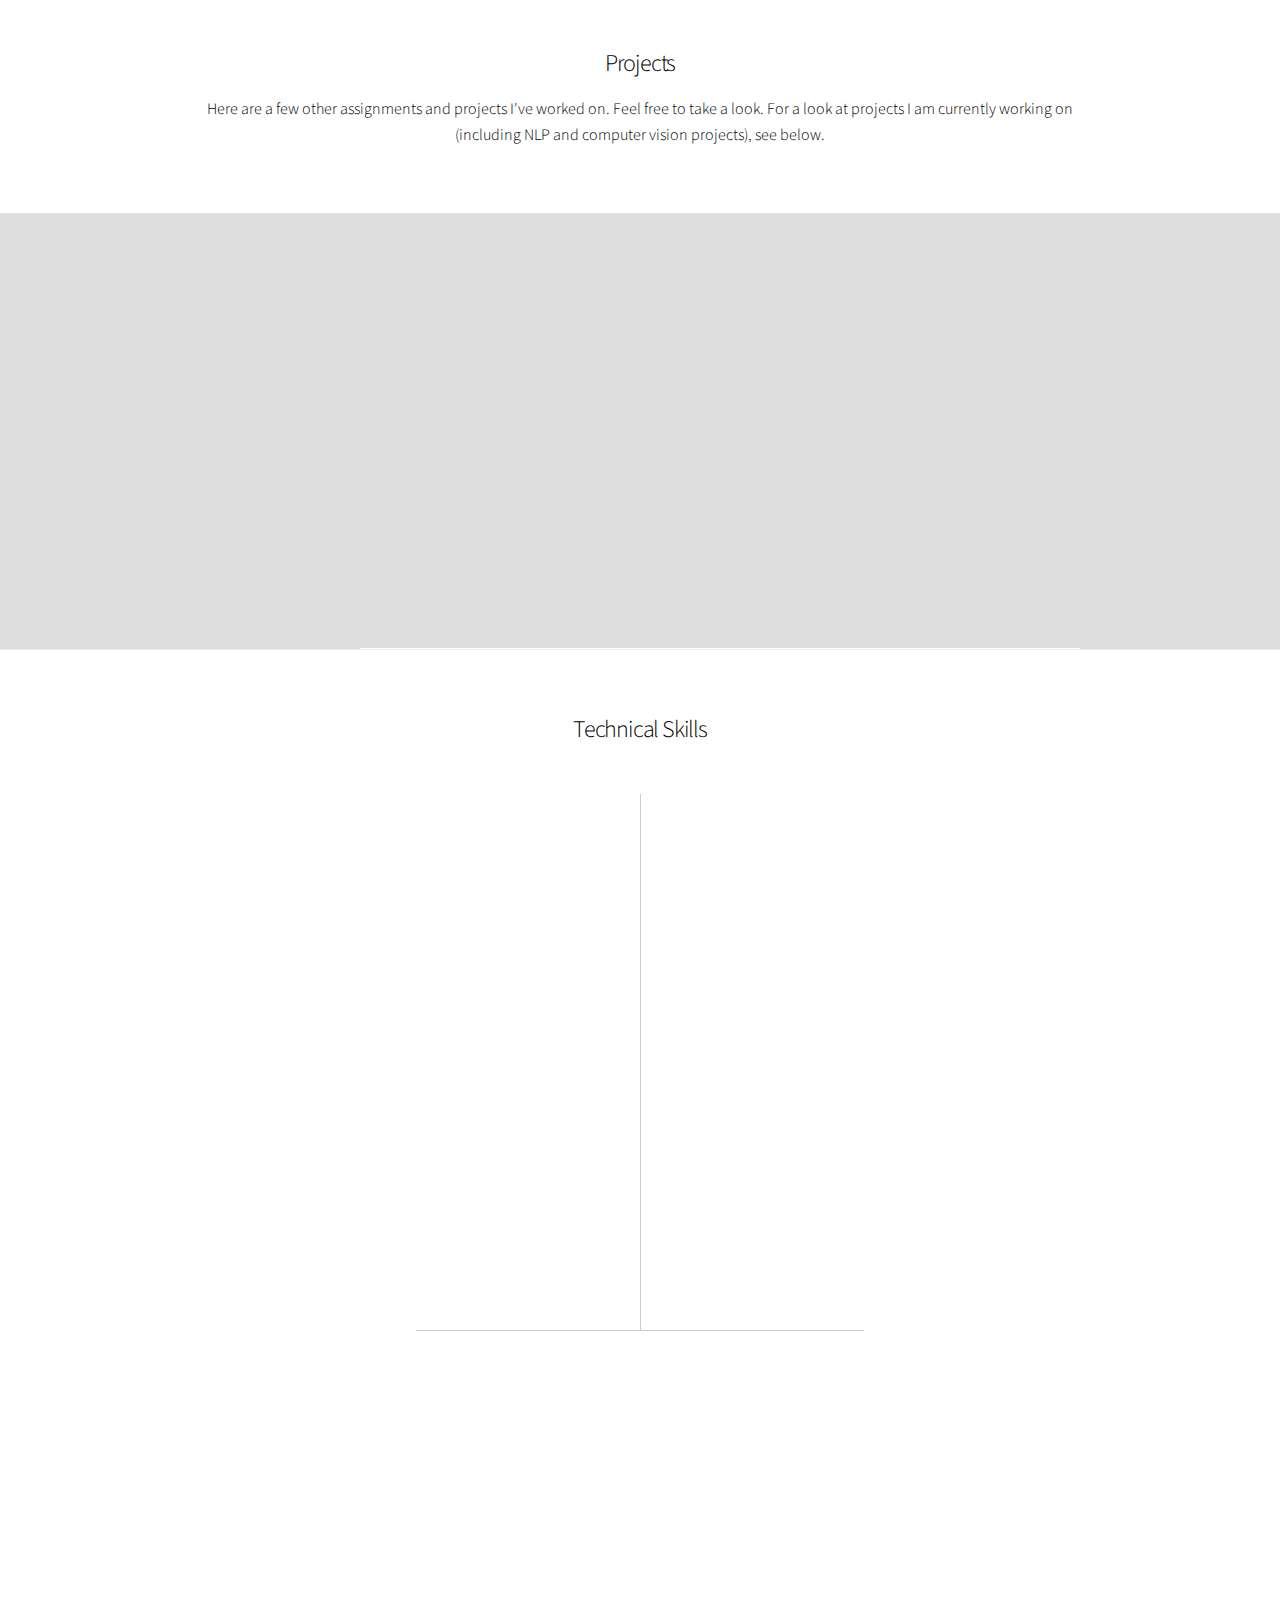
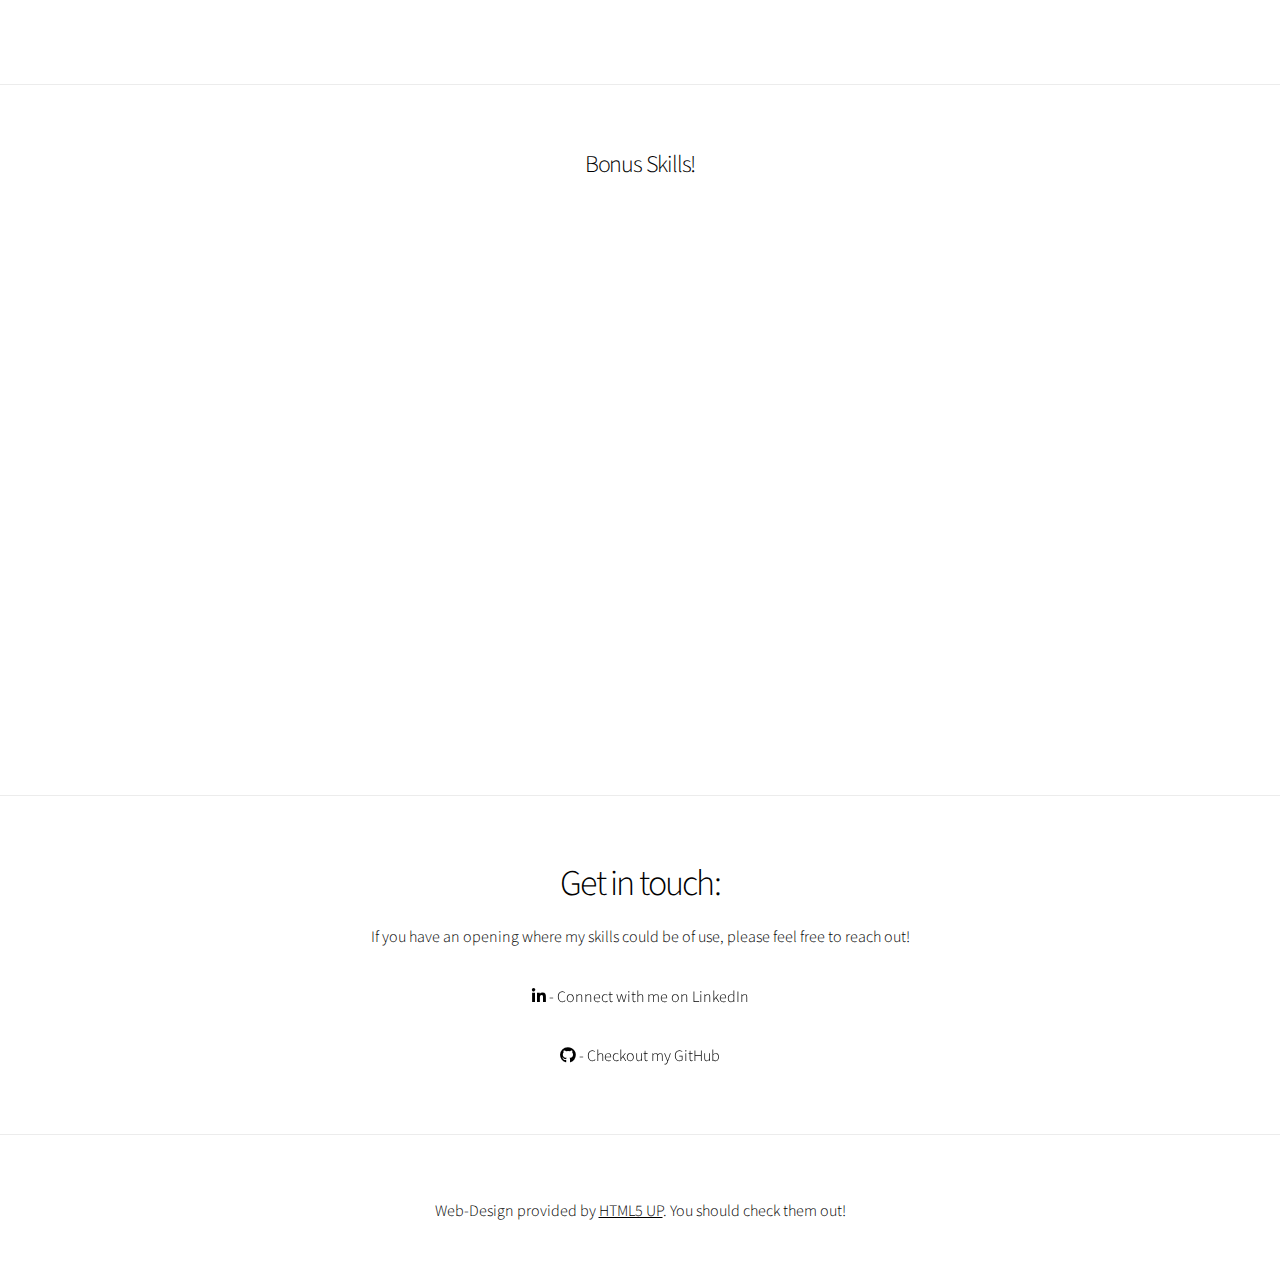
==== commit 70c0cf0e: "Sep 2023 Update" ====
--- a/index.html
+++ b/index.html
@@ -47,23 +47,21 @@
 							<h3> About me... </h3>
 								<p><span class="image left"><img src="images/Woodrow.jpg"></span>I most recently served as a data scientist for a local non-profit consulting group,
 								assisting with data management, analysis and research.  Beforehand,
-								I conducted a fair amount of research during my graduate studies.  Some of this research was overseas
-								in musty old libraries with manuscripts older than our country. Some of it was stateside, oftentimes
+								I conducted a fair amount of research during my graduate studies.  Some of this research was in European libraries with 700-year-old manuscripts. Some of it was stateside, oftentimes
 								at the Library of Congress.  While I ultimately decided to see what jobs fell outside of the academic realm,
-								I knew I wanted to find something where I could continue using my research skills.
+								I knew I wanted to find something where I could continue using my skills in research.
 								</p>
 
 								<p><span class="image right"><img src="images/MtnLake.JPG"></span>Though I considered law-school for quite awhile, I also looked into development
-								programs since I always had a concurrent interest in tech.  Once I found the existence of data-science
+								programs since I had a concurrent interest in tech.  Once I found the existence of data-science
 								bootcamps, I was sold.  I enjoyed learning the material with Thinkful and working on various projects
 								throughout the curriculum. I find the combination of wrangling, analysis, visualization and problem-solving to be fascinating.
 								Using data, statistics and code to assess a given situation
 								and sift out potential solutions is right up my alley. </p>
 
-								<p>Outside of work, I enjoy hanging out with friends in the mountains of Colorado (either on horseback, skiis or a mountainbike). I can also be found knitting
-								or building an automated green house.</p>
+								<p>Outside of work, I enjoy hanging out with friends and family in the mountains of Colorado (with or without horses, bikes or snowshoes). I can also be found knitting, building an automated green house or being a general garden-nerd.</p>
 							<ul>
-								<span class="button small"><a href="Prototype - LC.pdf">See Resume</a></span>
+								<span class="button small"><a href="Prototype LC 2023.pdf">See Resume</a></span>
 							</ul>
 						</div>
 						</div>
